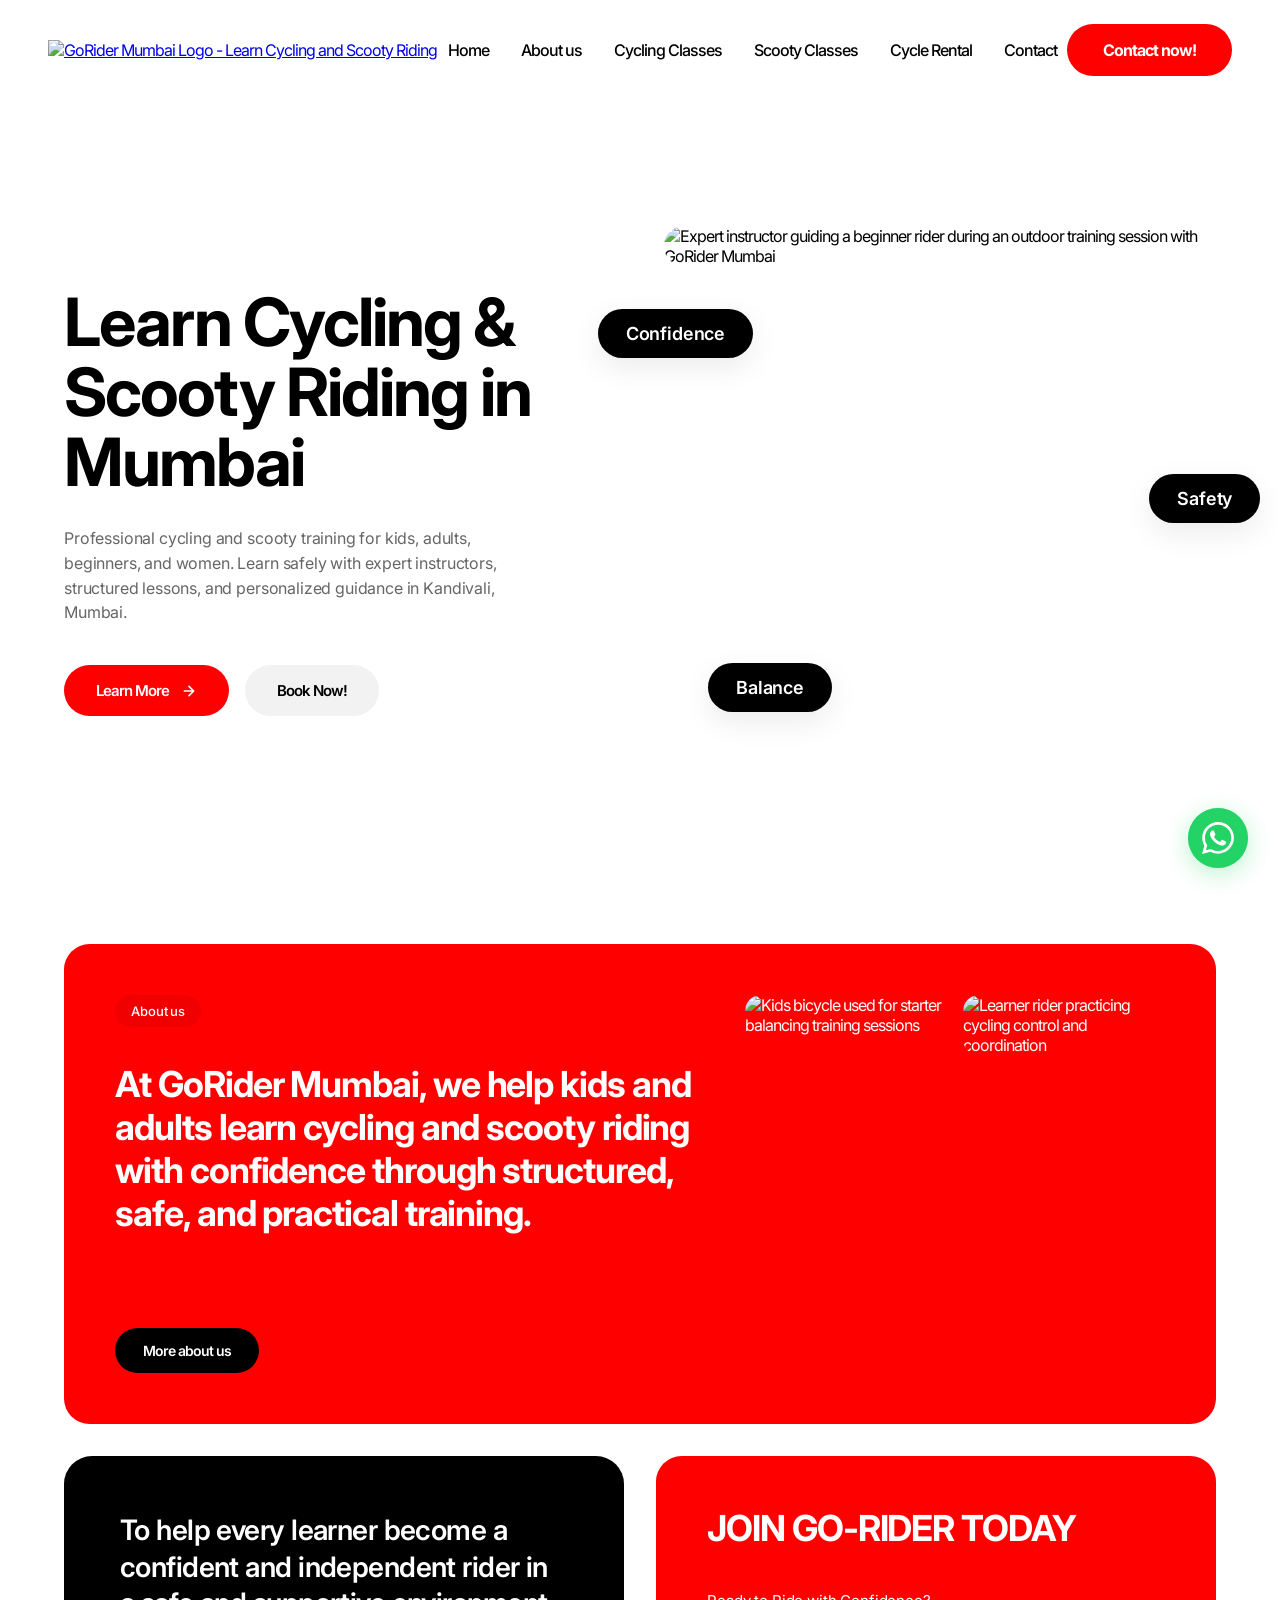
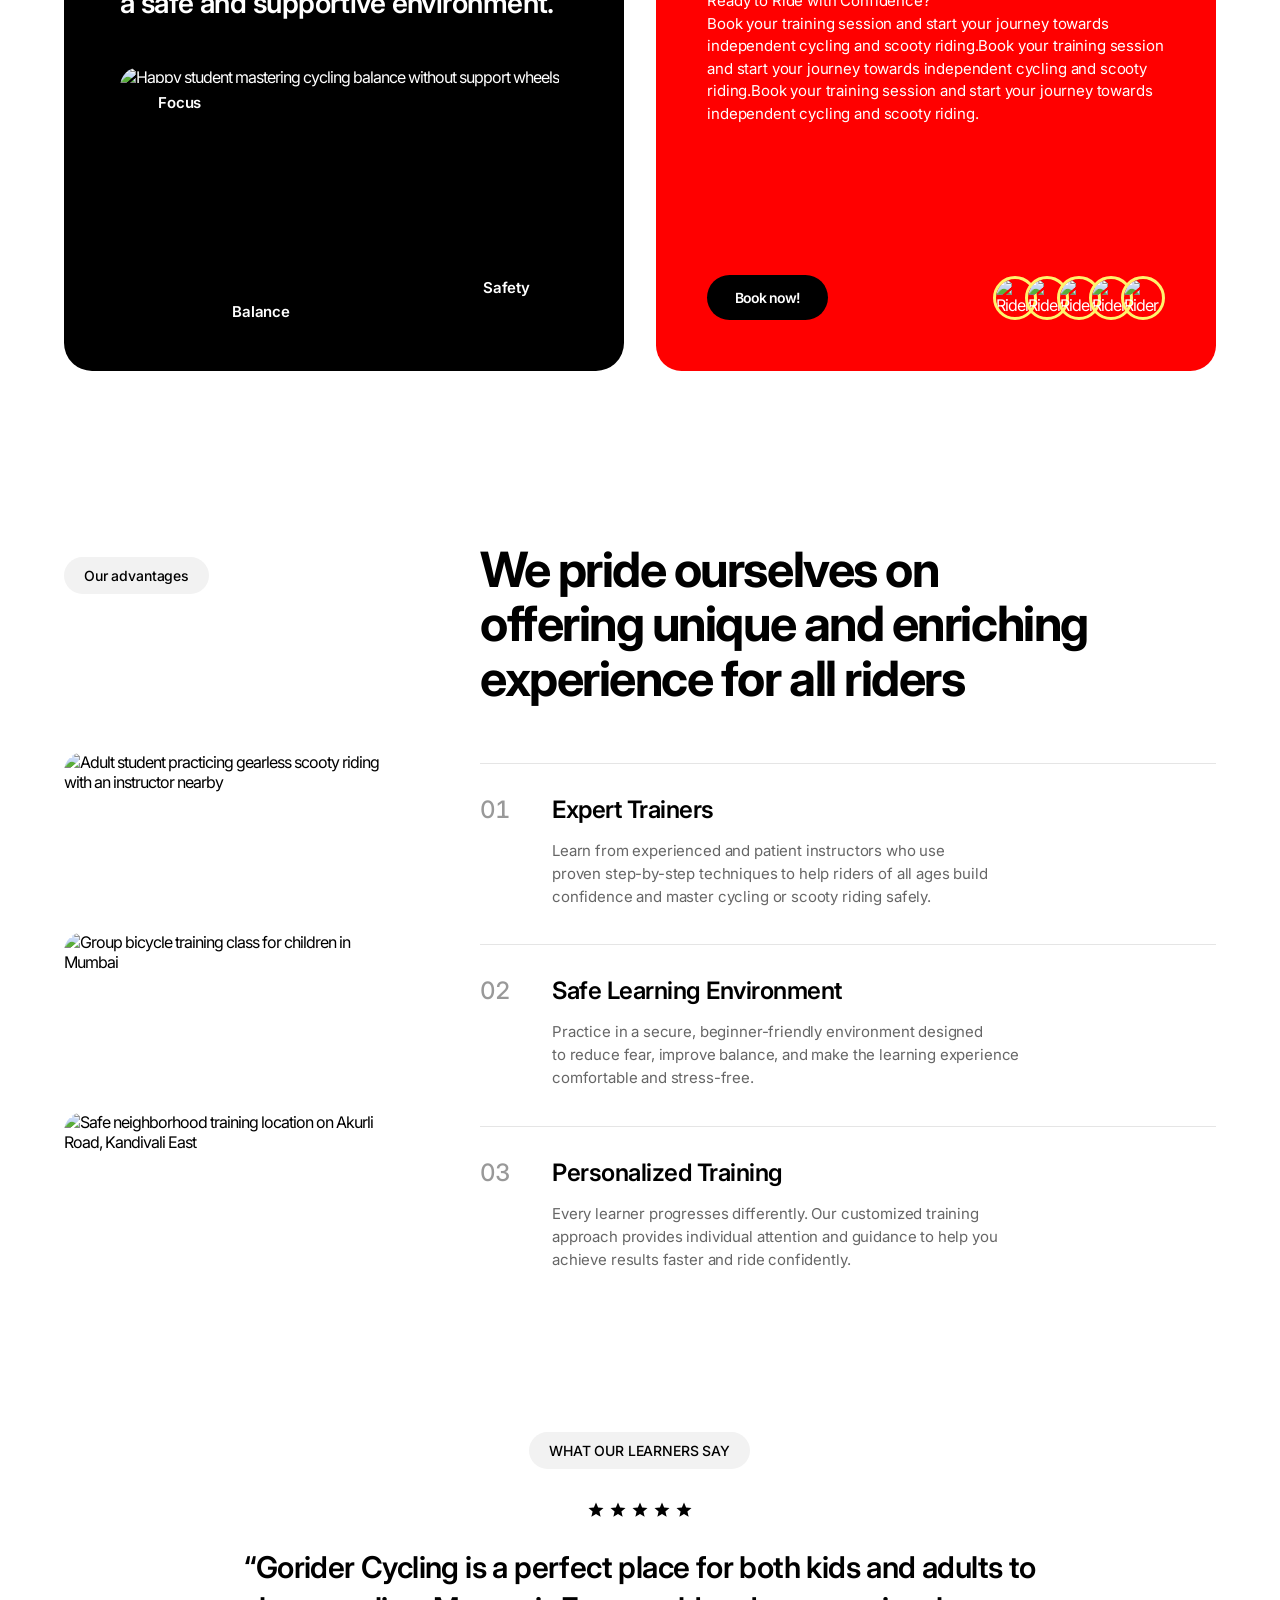
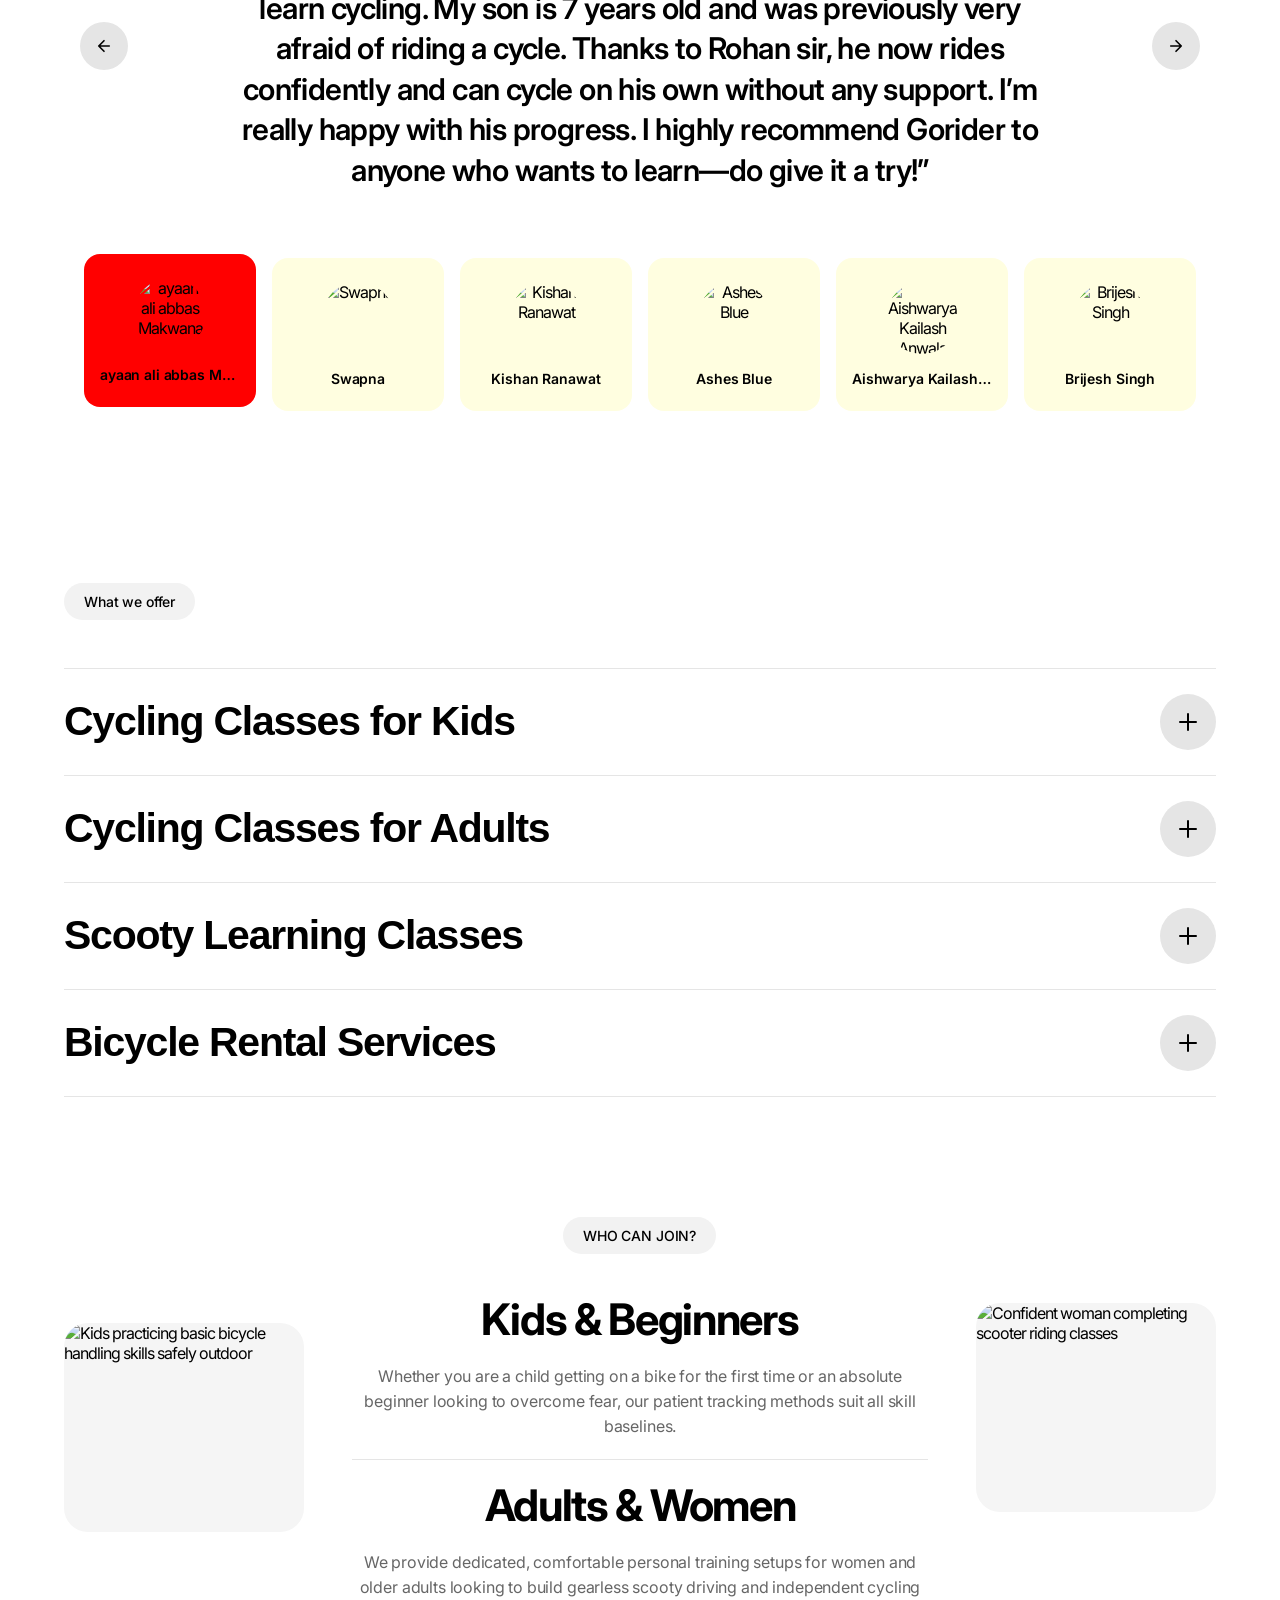
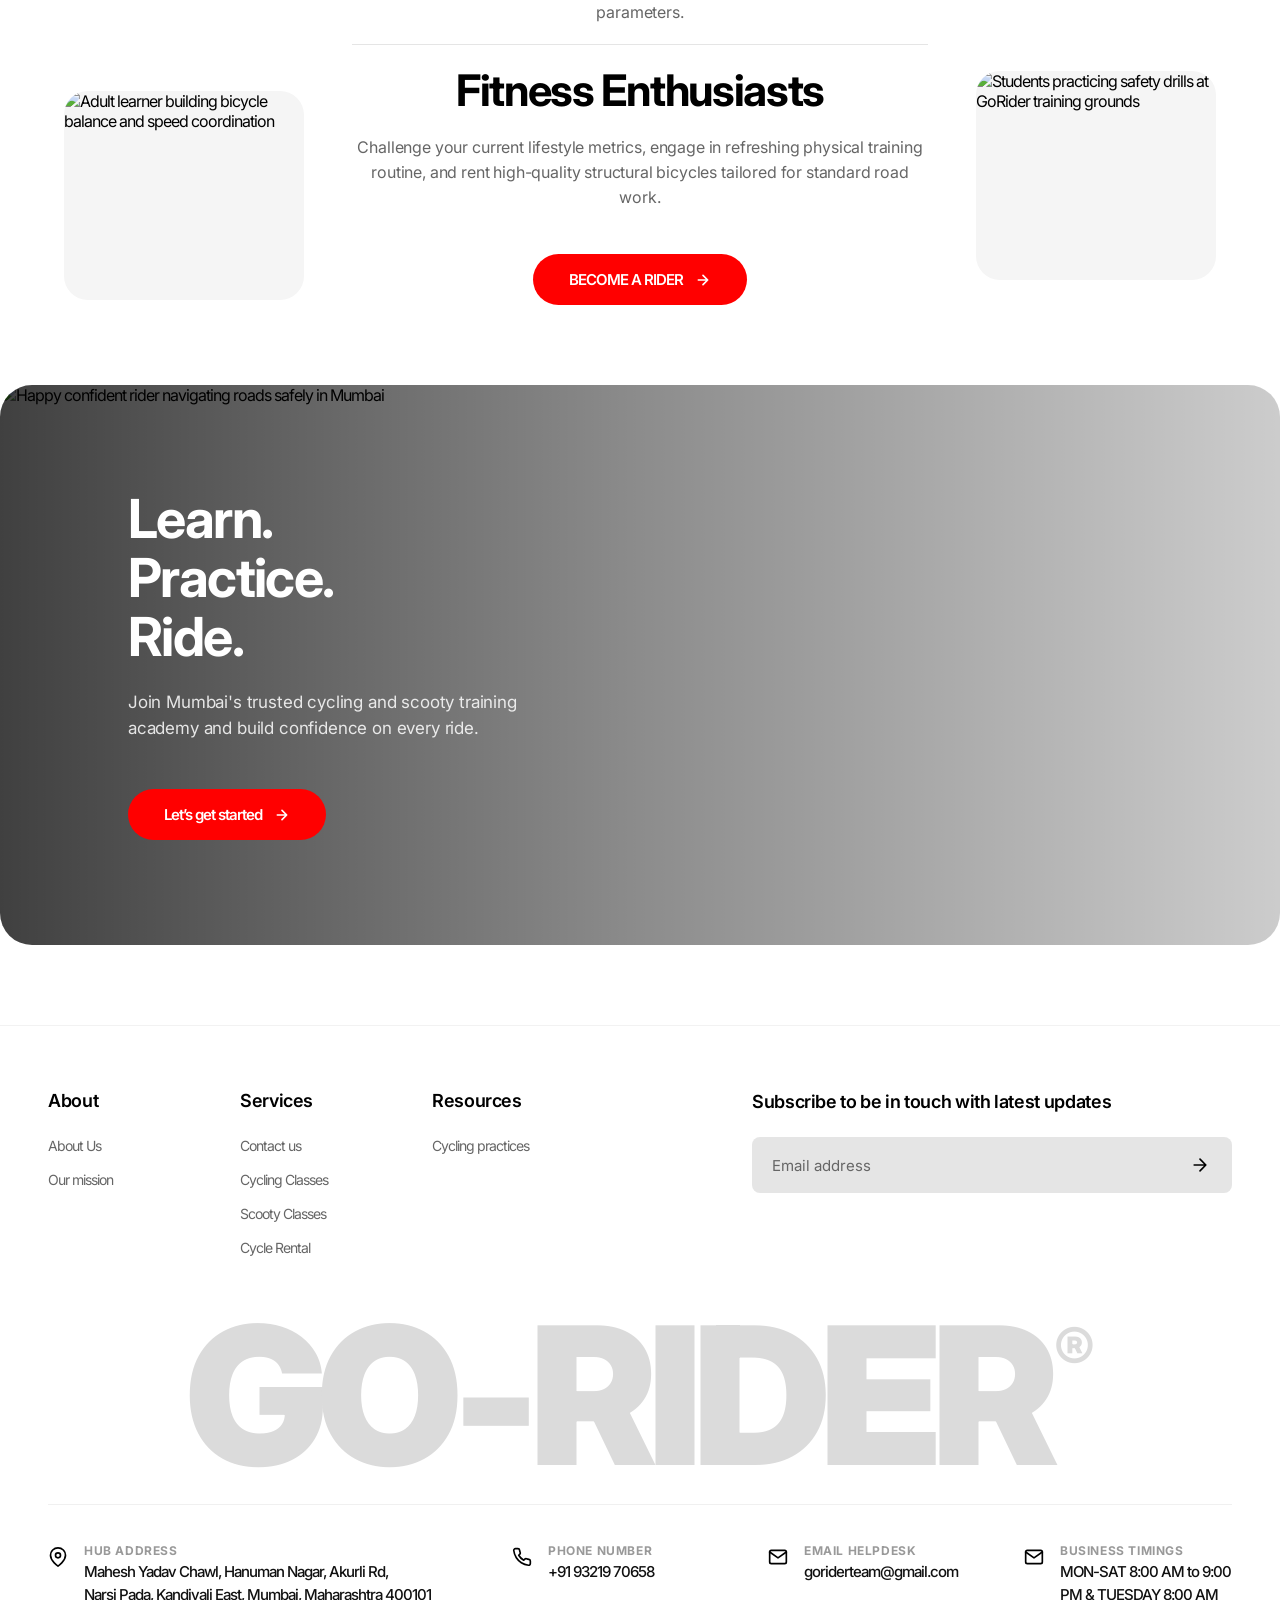
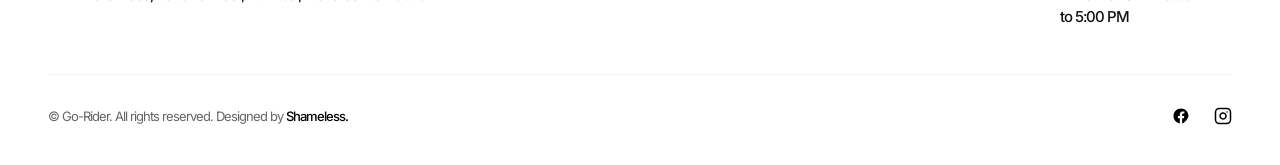
==== Go-rider/index.html @ f7292160 "Add files via upload" ====
<!DOCTYPE html>
<html lang="en">
<head>
    <meta charset="UTF-8">
    <meta name="viewport" content="width=device-width, initial-scale=1.0">
    
    <!-- Optimized Meta Title & Description for Local SEO -->
    <title>GoRider Mumbai — Learn Cycling & Scooty Training for Adults & Kids | Cycling classes near me</title>
    <meta name="description" content="Learn to ride a bicycle or drive a scooty with professional instructors at GoRider Mumbai. Safe, patient training for kids, women, and beginners in Kandivali East. Book a session or rent a cycle today!">
    
    <!-- Open Graph/Social Meta Tags -->
    <meta property="og:title" content="GoRider Mumbai — Cycling & Scooty Driving Classes">
    <meta property="og:description" content="Professional cycling and gearless scooter classes for adults and children in Kandivali East, Mumbai. Cycle rental options available.">
    <meta property="og:type" content="website">

    <link rel="preconnect" href="https://fonts.googleapis.com">
    <link rel="preconnect" href="https://fonts.gstatic.com" crossorigin>
    <link rel="stylesheet" href="https://cdn.jsdelivr.net/npm/locomotive-scroll@3.5.4/dist/locomotive-scroll.css">
    <link href="https://fonts.googleapis.com/css2?family=Inter:wght@400;500;700;800&display=swap" rel="stylesheet">
    
    <link rel="stylesheet" href="css/style.css">
    <link rel="stylesheet" href="css/responsive.css">
    <!-- Modern Browsers & Devices Favicon Code -->
<link rel="icon" href="https://i.postimg.cc/0Q3DzD9N/Whats-App-Image-2026-05-09-at-15-06-15.jpg" sizes="any">
<link rel="icon" href="https://i.postimg.cc/0Q3DzD9N/Whats-App-Image-2026-05-09-at-15-06-15.jpg" type="image/svg+xml">
<link rel="apple-touch-icon" href="https://i.postimg.cc/0Q3DzD9N/Whats-App-Image-2026-05-09-at-15-06-15.jpg">
<link rel="manifest" href="https://i.postimg.cc/0Q3DzD9N/Whats-App-Image-2026-05-09-at-15-06-15.jpg">

    <!-- Schema Markup Placed in Head for Faster Search Engine Parsing -->
    <script type="application/ld+json">
    {
      "@context": "https://schema.org",
      "@type": "SportsActivityLocation",
      "name": "GoRider Mumbai",
      "image": "https://yourwebsite.com/images/gorider-mumbai-banner.jpg", 
      "@id": "https://yourwebsite.com/#gorider",
      "url": "https://yourwebsite.com",
      "telephone": "+91-9321970658",
      "priceRange": "$$",
      "address": {
        "@type": "PostalAddress",
        "streetAddress": "Mahesh yadav chawal Hanuman nagar, Akurli Rd, Narsi Pada, Kandivali East",
        "addressLocality": "Mumbai",
        "addressRegion": "Maharashtra",
        "postalCode": "400101",
        "addressCountry": "IN"
      },
      "geo": {
        "@type": "GeoCoordinates",
        "latitude": "19.2117", 
        "longitude": "72.8714"
      },
      "openingHoursSpecification": {
        "@type": "OpeningHoursSpecification",
        "dayOfWeek": [
          "Monday",
          "Tuesday",
          "Wednesday",
          "Thursday",
          "Friday",
          "Saturday",
          "Sunday"
        ],
        "opens": "06:00",
        "closes": "21:00"
      },
      "sameAs": [
        "https://www.facebook.com/your-profile",
        "https://www.instagram.com/your-profile"
      ],
      "hasOfferCatalog": {
        "@type": "OfferCatalog",
        "name": "GoRider Services",
        "itemListElement": [
          {
            "@type": "Offer",
            "itemOffered": {
              "@type": "Service",
              "name": "Learn Cycling for Adults & Kids | Cycling classes near me",
              "description": "Professional multi-session bicycle training for kids and adults to build balance and riding confidence."
            }
          },
          {
            "@type": "Offer",
            "itemOffered": {
              "@type": "Service",
              "name": "Scooty Driving Classes for Adults",
              "description": "Step-by-step gearless scooter driving lessons tailored for beginners and adults in Mumbai."
            }
          },
          {
            "@type": "Offer",
            "itemOffered": {
              "@type": "Service",
              "name": "Bicycle Rental Service",
              "description": "Affordable daily and weekly bicycle rentals in Kandivali East, Mumbai."
            }
          }
        ]
      }
    }
    </script>
</head>
<body>

    <header class="site-header">
        <div class="header-container">
            <div class="logo">
                <!-- SEO Fix: Changed invalid 'href' attribute on image to a wrapping anchor link -->
                <a href="./index.html">
                    <img src="https://i.postimg.cc/0Q3DzD9N/Whats-App-Image-2026-05-09-at-15-06-15.jpg" alt="GoRider Mumbai Logo - Learn Cycling and Scooty Riding">
                </a>
            </div>

            <nav class="desktop-nav" aria-label="Main Navigation">
                <ul class="nav-links">
                    <li><a href="./index.html">Home</a></li>
                    <li><a href="./about.html">About us</a></li>
                    <li><a href="./cycleclasses.html">Cycling Classes</a></li>
                    <li><a href="./scootyclasses.html">Scooty Classes</a></li>
                    <li><a href="./cyclerental.html">Cycle Rental</a></li>
                    <li><a href="./contact.html">Contact</a></li>
                </ul>
            </nav>

            <div class="header-cta">
                <a href="./contact.html" class="btn-register">Contact now!</a>
            </div>

            <button class="menu-toggle" id="menuOpenBtn" aria-label="Open navigation menu" aria-controls="mobileMenu">
                <span class="hamburger-line"></span>
                <span class="hamburger-line"></span>
                <span class="hamburger-line"></span>
            </button>
        </div>
    </header>

    <div class="mobile-menu-overlay" id="mobileMenu" aria-hidden="true">
        <div class="mobile-menu-header">
            <div class="logo">
                <a href="./index.html">
                    <img src="https://i.postimg.cc/0Q3DzD9N/Whats-App-Image-2026-05-09-at-15-06-15.jpg" alt="GoRider Mumbai Logo">
                </a>
            </div>
            <button class="menu-close" id="menuCloseBtn" aria-label="Close navigation menu">
                <span class="close-icon">&times;</span>
            </button>
        </div>
        
        <nav class="mobile-nav" aria-label="Mobile Main Navigation">
            <ul class="nav-links">
                <li><a href="./index.html">Home</a></li>
                <li><a href="./about.html">About us</a></li>
                <li><a href="./cycleclasses.html">Cycling Classes</a></li>
                <li><a href="./scootyclasses.html">Scooty Classes</a></li>
                <li><a href="./cyclerental.html">Cycle Rental</a></li>
                <li><a href="./contact.html">Contact</a></li>
            </ul>
            <div class="mobile-cta-wrapper">
                <a href="./contact.html" class="btn-register-mobile">Contact now</a>
            </div>
        </nav>
    </div>

    <main class="hero-section">
        <div class="hero-container">
            
            <div class="hero-content-block">
                <!-- H1 Tag rich in core targeted primary keywords -->
                <h1 class="hero-main-title reveal-item">
                    Learn Cycling & Scooty Riding in Mumbai
                </h1>

                <p class="hero-description reveal-item">
                    Professional cycling and scooty training for kids, adults, beginners, and women. Learn safely with expert instructors, structured lessons, and personalized guidance in Kandivali, Mumbai.
                </p>

                <div class="hero-action-row reveal-item">
                    <a href="./about.html" class="btn-primary-yellow" aria-label="Learn more about cycling and scooty courses">
                        <span>Learn More</span>
                        <svg class="btn-arrow" viewBox="0 0 24 24" fill="none" xmlns="http://www.w3.org/2000/svg" aria-hidden="true">
                            <path d="M5 12H19M19 12L12 5M19 12L12 19" stroke="currentColor" stroke-width="2.5" stroke-linecap="round" stroke-linejoin="round"/>
                        </svg>
                    </a>
                    
                    <a href="./contact.html" class="btn-secondary-gray" aria-label="Book a practice training session now">
                        Book Now!
                    </a>
                </div>
            </div>

            <div class="hero-media-wrapper reveal-item">
                <div class="media-inner-container">
                    <img 
                        src="https://i.postimg.cc/rsTd17V5/Gorider-(4).png" 
                        alt="Expert instructor guiding a beginner rider during an outdoor training session with GoRider Mumbai" 
                        class="hero-main-image"
                        loading="lazy"
                        width="600"
                        height="600"
                    >

                    <div class="floating-tag tag-endurance" aria-hidden="true">
                        <span>Confidence</span>
                    </div>

                    <div class="floating-tag tag-community" aria-hidden="true">
                        <span>Safety</span>
                    </div>

                    <div class="floating-tag tag-adventure" aria-hidden="true">
                        <span>Balance</span>
                    </div>
                </div>
            </div>

        </div>
    </main>

    <section class="info-grid-section" id="about-features">
        <div class="info-grid-container">
            
            <article class="grid-card card-accent-yellow reveal-item">
                <div class="card-text-wrapper">
                    <span class="card-badge">About us</span>
                    <h2 class="card-heading-large">
                        At GoRider Mumbai, we help kids and adults learn cycling and scooty riding with confidence through structured, safe, and practical training.
                    </h2>
                    <a href="./about.html" class="btn-dark-pill" aria-label="Learn more about our training methods">More about us</a>
                </div>
                <div class="card-media-split">
                    <div class="split-img-box img-box-left">
                        <img src="https://images.unsplash.com/photo-1485965120184-e220f721d03e?q=80&w=600&auto=format&fit=crop" alt="Kids bicycle used for starter balancing training sessions" loading="lazy">
                    </div>
                    <div class="split-img-box img-box-right">
                        <img src="https://images.unsplash.com/photo-1517649763962-0c623066013b?q=80&w=600&auto=format&fit=crop" alt="Learner rider practicing cycling control and coordination" loading="lazy">
                    </div>
                </div>
            </article>

            <div class="cards-twin-row">
                
                <article class="grid-card card-dark reveal-item">
                    <div class="card-text-wrapper">
                        <h2 class="card-heading-medium text-white">
                            To help every learner become a confident and independent rider in a safe and supportive environment.
                        </h2>
                    </div>
                    <div class="card-media-embedded">
                        <img src="https://i.postimg.cc/JzfJBQZ2/Gemini-Generated-Image-o81l6bo81l6bo81l.png" alt="Happy student mastering cycling balance without support wheels" loading="lazy">
                        
                        <span class="embedded-tag tag-pos-challenge" aria-hidden="true">Focus</span>
                        <span class="embedded-tag tag-pos-unite" aria-hidden="true">Balance</span>
                        <span class="embedded-tag tag-pos-inspire" aria-hidden="true">Safety</span>
                    </div>
                </article>

                <article class="grid-card card-accent-yellow justify-between reveal-item">
                    <div class="card-text-wrapper max-w-text">
                        <h2 class="card-heading-large">
                            JOIN GO-RIDER TODAY
                        </h2>
                        <p class="card-para-dim">
                            Ready to Ride with Confidence? <br>
                            Book your training session and start your journey towards independent cycling and scooty riding.Book your training session and start your journey towards independent cycling and scooty riding.Book your training session and start your journey towards independent cycling and scooty riding.
                        </p>
                    </div>
                    
                    <div class="card-action-footer">
                        <a href="./contact.html" class="btn-dark-pill" aria-label="Secure your training spot and book now">Book now!</a>
                        
                        <div class="avatar-stack-group" aria-hidden="true">
                            <img class="stack-avatar" src="https://images.unsplash.com/photo-1534528741775-53994a69daeb?q=80&w=100&auto=format&fit=crop" alt="Rider Profile Portrait">
                            <img class="stack-avatar" src="https://images.unsplash.com/photo-1507003211169-0a1dd7228f2d?q=80&w=100&auto=format&fit=crop" alt="Rider Profile Portrait">
                            <img class="stack-avatar" src="https://images.unsplash.com/photo-1500648767791-00dcc994a43e?q=80&w=100&auto=format&fit=crop" alt="Rider Profile Portrait">
                            <img class="stack-avatar" src="https://images.unsplash.com/photo-1494790108377-be9c29b29330?q=80&w=100&auto=format&fit=crop" alt="Rider Profile Portrait">
                            <img class="stack-avatar" src="https://images.unsplash.com/photo-1522075469751-3a6694fb2f61?q=80&w=100&auto=format&fit=crop" alt="Rider Profile Portrait">
                        </div>
                    </div>
                </article>

            </div>
        </div>
    </section>

    <section class="advantages-section" id="our-advantages">
        <div class="advantages-container">
            
            <div class="advantages-media-col">
                <span class="advantages-badge reveal-item">Our advantages</span>
                
                <div class="media-stack-wrapper">
                    <div class="stack-img-box reveal-item">
                        <img src="https://i.postimg.cc/JzfJBQZ2/Gemini-Generated-Image-o81l6bo81l6bo81l.png" alt="Adult student practicing gearless scooty riding with an instructor nearby" loading="lazy">
                    </div>
                    <div class="stack-img-box reveal-item">
                        <img src="https://images.unsplash.com/photo-1517649763962-0c623066013b?q=80&w=500&auto=format&fit=crop" alt="Group bicycle training class for children in Mumbai" loading="lazy">
                    </div>
                    <div class="stack-img-box reveal-item">
                        <img src="https://i.postimg.cc/hjKdp5XL/Gemini-Generated-Image-p2c8kp2c8kp2c8kp-(1).png" alt="Safe neighborhood training location on Akurli Road, Kandivali East" loading="lazy">
                    </div>
                </div>
            </div>

            <div class="advantages-content-col">
                <h2 class="advantages-main-title reveal-item">
                    We pride ourselves on <br>offering unique and enriching experience  for all riders
                </h2>

                <div class="advantages-list-block">
                    
                    <div class="advantage-row-item reveal-item">
                        <div class="row-num-meta">01</div>
                        <div class="row-body-content">
                            <h3 class="row-item-title">Expert Trainers</h3>
                            <p class="row-item-desc">
                                Learn from experienced and patient instructors who use <br> proven step-by-step  techniques to help riders of all ages build <br> confidence and master cycling or scooty riding safely.
                            </p>
                        </div>
                    </div>

                    <div class="advantage-row-item reveal-item">
                        <div class="row-num-meta">02</div>
                        <div class="row-body-content">
                            <h3 class="row-item-title">Safe Learning Environment</h3>
                            <p class="row-item-desc">
                                Practice in a secure, beginner-friendly environment designed <br> to reduce fear, improve balance, and make the learning experience <br> comfortable and stress-free.
                            </p>
                        </div>
                    </div>

                    <div class="advantage-row-item reveal-item">
                        <div class="row-num-meta">03</div>
                        <div class="row-body-content">
                            <h3 class="row-item-title">Personalized Training</h3>
                            <p class="row-item-desc">
                                Every learner progresses differently. Our customized training <br> approach provides individual attention and guidance to help you <br> achieve results faster and ride confidently.
                            </p>
                        </div>
                    </div>

                </div>
            </div>

        </div>
    </section>

    <section class="testimonials-section" id="reviews">
        <div class="testimonials-container">
            
            <div class="testimonials-header reveal-item">
                <span class="testimonials-badge">WHAT OUR LEARNERS SAY</span>
            </div>

            <div class="testimonial-slider-stage">
                
                <button class="slider-nav-btn btn-prev reveal-item" id="testimonial-prev-btn" aria-label="Previous testimonial">
                    <svg viewBox="0 0 24 24" fill="none" xmlns="http://www.w3.org/2000/svg" aria-hidden="true">
                        <path d="M19 12H5M5 12L12 19M5 12L12 5" stroke="currentColor" stroke-width="2.2" stroke-linecap="round" stroke-linejoin="round"/>
                    </svg>
                </button>

                <div class="testimonial-content-card reveal-item">
                    <div class="star-rating-row" aria-label="Rated 5 out of 5 stars">
                        <svg viewBox="0 0 24 24" fill="currentColor"><path d="M12 17.27L18.18 21l-1.64-7.03L22 9.24l-7.19-.61L12 2 9.19 8.63 2 9.24l5.46 4.73L5.82 21z"/></svg>
                        <svg viewBox="0 0 24 24" fill="currentColor"><path d="M12 17.27L18.18 21l-1.64-7.03L22 9.24l-7.19-.61L12 2 9.19 8.63 2 9.24l5.46 4.73L5.82 21z"/></svg>
                        <svg viewBox="0 0 24 24" fill="currentColor"><path d="M12 17.27L18.18 21l-1.64-7.03L22 9.24l-7.19-.61L12 2 9.19 8.63 2 9.24l5.46 4.73L5.82 21z"/></svg>
                        <svg viewBox="0 0 24 24" fill="currentColor"><path d="M12 17.27L18.18 21l-1.64-7.03L22 9.24l-7.19-.61L12 2 9.19 8.63 2 9.24l5.46 4.73L5.82 21z"/></svg>
                        <svg viewBox="0 0 24 24" fill="currentColor"><path d="M12 17.27L18.18 21l-1.64-7.03L22 9.24l-7.19-.61L12 2 9.19 8.63 2 9.24l5.46 4.73L5.82 21z"/></svg>
                    </div>
                    
                    <blockquote class="testimonial-blockquote" id="active-testimonial-text">
                        &ldquo;Gorider Cycling is a perfect place for both kids and adults to learn cycling. My son is 7 years old and was previously very afraid of riding a cycle. Thanks to Rohan sir, he now rides confidently and can cycle on his own without any support. I’m really happy with his progress. I highly recommend Gorider to anyone who wants to learn—do give it a try!&rdquo;
                    </blockquote>
                </div>

                <button class="slider-nav-btn btn-next reveal-item" id="testimonial-next-btn" aria-label="Next testimonial">
                    <svg viewBox="0 0 24 24" fill="none" xmlns="http://www.w3.org/2000/svg" aria-hidden="true">
                        <path d="M5 12H19M19 12L12 5M19 12L12 19" stroke="currentColor" stroke-width="2.2" stroke-linecap="round" stroke-linejoin="round"/>
                    </svg>
                </button>
            </div>

            <div class="author-cards-carousel-wrapper reveal-item">
                <div class="author-cards-track" id="testimonial-authors-track"></div>
            </div>

        </div>
    </section>

    <section class="offer-accordion-section" id="what-we-offer">
        <div class="offer-accordion-container">
            
            <div class="offer-header reveal-item">
                <span class="offer-badge">What we offer</span>
            </div>

            <div class="accordion-list-group">

                <div class="accordion-item reveal-item">
                    <button class="accordion-trigger" aria-expanded="false" aria-controls="offer-panel-1">
                        <h2 class="accordion-title">Cycling Classes for Kids</h2>
                        <div class="accordion-icon-circle" aria-hidden="true">
                            <span class="icon-line line-horizontal"></span>
                            <span class="icon-line line-vertical"></span>
                        </div>
                    </button>
                    <div class="accordion-panel" id="offer-panel-1" role="region" aria-hidden="true">
                        <div class="panel-content-inner">
                            <p>Our fun and beginner-friendly cycling classes help children develop balance, coordination, and confidence in a safe environment. With patient instructors and structured training methods, kids learn to ride independently while enjoying every step of the journey.</p>
                        </div>
                    </div>
                </div>

                <div class="accordion-item reveal-item">
                    <button class="accordion-trigger" aria-expanded="false" aria-controls="offer-panel-2">
                        <h2 class="accordion-title">Cycling Classes for Adults</h2>
                        <div class="accordion-icon-circle" aria-hidden="true">
                            <span class="icon-line line-horizontal"></span>
                            <span class="icon-line line-vertical"></span>
                        </div>
                    </button>
                    <div class="accordion-panel" id="offer-panel-2" role="region" aria-hidden="true">
                        <div class="panel-content-inner">
                            <p>It's never too late to learn cycling. Whether you're a complete beginner or looking to overcome your fear of riding, our adult training program provides personalized guidance and practical techniques to help you ride confidently and safely.</p>
                        </div>
                    </div>
                </div>

                <div class="accordion-item reveal-item">
                    <button class="accordion-trigger" aria-expanded="false" aria-controls="offer-panel-3">
                        <h2 class="accordion-title">Scooty Learning Classes</h2>
                        <div class="accordion-icon-circle" aria-hidden="true">
                            <span class="icon-line line-horizontal"></span>
                            <span class="icon-line line-vertical"></span>
                        </div>
                    </button>
                    <div class="accordion-panel" id="offer-panel-3" role="region" aria-hidden="true">
                        <div class="panel-content-inner">
                            <p>Learn scooty riding with professional instructors who focus on balance, road awareness, traffic rules, and safe riding practices. Our step-by-step training approach helps beginners gain confidence and become independent riders.</p>
                        </div>
                    </div>
                </div>

                <div class="accordion-item reveal-item">
                    <button class="accordion-trigger" aria-expanded="false" aria-controls="offer-panel-4">
                        <h2 class="accordion-title">Bicycle Rental Services</h2>
                        <div class="accordion-icon-circle" aria-hidden="true">
                            <span class="icon-line line-horizontal"></span>
                            <span class="icon-line line-vertical"></span>
                        </div>
                    </button>
                    <div class="accordion-panel" id="offer-panel-4" role="region" aria-hidden="true">
                        <div class="panel-content-inner">
                            <p>Need a bicycle for practice, fitness rides, or recreational cycling? We offer well-maintained bicycles suitable for learners and experienced riders, allowing you to enjoy a smooth and comfortable riding experience.</p>
                        </div>
                    </div>
                </div>

            </div>

        </div>
    </section>

    <section class="audience-section" id="for-who">
        <div class="audience-container">
            
            <div class="audience-header reveal-item">
                <span class="audience-badge">WHO CAN JOIN?</span>
            </div>

            <div class="audience-grid-layout">
                
                <div class="side-media-col col-left">
                    <div class="audience-img-box reveal-item">
                        <img src="https://images.pexels.com/photos/8017591/pexels-photo-8017591.jpeg" alt="Kids practicing basic bicycle handling skills safely outdoor" loading="lazy">
                    </div>
                    <div class="audience-img-box reveal-item">
                        <img src="https://images.pexels.com/photos/4971077/pexels-photo-4971077.jpeg" alt="Adult learner building bicycle balance and speed coordination" loading="lazy">
                    </div>
                </div>

                <div class="audience-center-content">
                    
                    <div class="audience-text-row reveal-item">
                        <h2 class="audience-row-title">Kids & Beginners</h2>
                        <p class="audience-row-desc">
                            Whether you are a child getting on a bike for the first time or an absolute beginner looking to overcome fear, our patient tracking methods suit all skill baselines.
                        </p>
                    </div>

                    <div class="audience-text-row reveal-item">
                        <h2 class="audience-row-title">Adults & Women</h2>
                        <p class="audience-row-desc">
                            We provide dedicated, comfortable personal training setups for women and older adults looking to build gearless scooty driving and independent cycling parameters.
                        </p>
                    </div>

                    <div class="audience-text-row reveal-item">
                        <h2 class="audience-row-title">Fitness Enthusiasts</h2>
                        <p class="audience-row-desc">
                            Challenge your current lifestyle metrics, engage in refreshing physical training routine, and rent high-quality structural bicycles tailored for standard road work.
                        </p>
                    </div>

                    <div class="audience-action-row reveal-item">
                        <a href="./contact.html" class="btn-yellow-pill" aria-label="Become a rider and register today">
                            <span>BECOME A RIDER</span>
                            <svg class="btn-arrow-svg" viewBox="0 0 24 24" fill="none" xmlns="http://www.w3.org/2000/svg" aria-hidden="true">
                                <path d="M5 12H19M19 12L12 5M19 12L12 19" stroke="currentColor" stroke-width="2.5" stroke-linecap="round" stroke-linejoin="round"/>
                            </svg>
                        </a>
                    </div>

                </div>

                <div class="side-media-col col-right">
                    <div class="audience-img-box reveal-item">
                        <img src="https://images.pexels.com/photos/7982172/pexels-photo-7982172.jpeg" alt="Confident woman completing scooter riding classes" loading="lazy">
                    </div>
                    <div class="audience-img-box reveal-item">
                        <img src="https://images.unsplash.com/photo-1517649763962-0c623066013b?q=80&w=500&auto=format&fit=crop" alt="Students practicing safety drills at GoRider training grounds" loading="lazy">
                    </div>
                </div>

            </div>

        </div>
    </section>

    <section class="final-cta-section" id="join-adventure">
        <div class="final-cta-container">
            
            <div class="cta-backdrop-layer">
                <img src="https://images.pexels.com/photos/12446532/pexels-photo-12446532.png" alt="Happy confident rider navigating roads safely in Mumbai" loading="lazy">
                <div class="cta-overlay-tint" aria-hidden="true"></div>
            </div>

            <div class="cta-foreground-content">
                
                <h2 class="cta-main-title reveal-item">
                    Learn. <br>Practice. <br>Ride.
                </h2>
                
                <p class="cta-description reveal-item">
                    Join Mumbai's trusted cycling and scooty training academy and build confidence on every ride.
                </p>
                
                <div class="cta-action-row reveal-item">
                    <a href="./contact.html" class="btn-yellow-arrow" aria-label="Get started with your personalized lesson registration">
                        <span>Let’s get started</span>
                        <svg class="cta-arrow-svg" viewBox="0 0 24 24" fill="none" xmlns="http://www.w3.org/2000/svg" aria-hidden="true">
                            <path d="M5 12H19M19 12L12 5M19 12L12 19" stroke="currentColor" stroke-width="2.5" stroke-linecap="round" stroke-linejoin="round"/>
                        </svg>
                    </a>
                </div>

            </div>

        </div>
    </section>

    <div style="flex: 1;"></div>

    <footer class="site-footer">
    <div class="footer-container">
        
        <div class="footer-top">
            <div class="footer-links-grid">
                <nav class="footer-column" aria-label="About Navigation">
                    <h3 class="column-title">About</h3>
                    <ul class="column-list">
                        <li><a href="./about.html" class="column-link">About Us</a></li>
                        <li><a href="./about.html#mission" class="column-link">Our mission</a></li>
                    </ul>
                </nav>

                <nav class="footer-column" aria-label="Schedule Navigation">
                    <h3 class="column-title">Services</h3>
                    <ul class="column-list">
                        <li><a href="./contact.html" class="column-link">Contact us</a></li>
                        <li><a href="./cycleclasses.html" class="column-link">Cycling Classes</a></li>
                        <li><a href="./scootyclasses.html" class="column-link">Scooty Classes</a></li>
                        <li><a href="./cyclerental.html" class="column-link">Cycle Rental</a></li>
                    </ul>
                </nav>

                <nav class="footer-column" aria-label="Resources Navigation">
                    <h3 class="column-title">Resources</h3>
                    <ul class="column-list">
                        <li><a href="./cycleclasses.html#practices" class="column-link">Cycling practices</a></li>
                    </ul>
                </nav>
            </div>

            <div class="footer-newsletter">
                <h3 class="newsletter-title">Subscribe to be in touch with latest updates</h3>
                <form id="newsletter-form" class="newsletter-form" action="#" method="POST" aria-label="Email subscription form">
                    <label for="email-address" class="sr-only">Email address</label>
                    <input 
                        type="email" 
                        id="email-address" 
                        name="email" 
                        class="newsletter-input" 
                        placeholder="Email address" 
                        required 
                        aria-required="true"
                        autocomplete="email"
                    >
                    <button type="submit" class="newsletter-submit-btn" aria-label="Submit email address">
                        <svg class="submit-arrow-icon" viewBox="0 0 24 24" fill="none" xmlns="http://www.w3.org/2000/svg">
                            <path d="M5 12H19M19 12L12 5M19 12L12 19" stroke="currentColor" stroke-width="2" stroke-linecap="round" stroke-linejoin="round"/>
                        </svg>
                    </button>
                </form>
                <div id="form-feedback" class="form-feedback-message" aria-live="polite"></div>
            </div>
        </div>

        <div class="footer-branding" aria-hidden="true">
            <span class="branding-text">GO-RIDER</span>
            <span class="branding-reg-symbol">®</span>
        </div>

        <div class="footer-contact-details-bar">
            <div class="contact-details-grid">
                
                <div class="contact-meta-node">
                    <div class="node-icon-frame" aria-hidden="true">
                        <svg viewBox="0 0 24 24" fill="none" stroke="currentColor" stroke-width="2" stroke-linecap="round" stroke-linejoin="round"><path d="M21 10c0 7-9 13-9 13s-9-6-9-13a9 9 0 0 1 18 0z"></path><circle cx="12" cy="10" r="3"></circle></svg>
                    </div>
                    <div class="node-text-frame">
                        <span class="meta-label-lbl">Hub Address</span>
                        <address class="meta-value-text">
                            Mahesh Yadav Chawl, Hanuman Nagar, Akurli Rd,<br> Narsi Pada, Kandivali East, Mumbai, Maharashtra 400101
                        </address>
                    </div>
                </div>

                <div class="contact-meta-node">
                    <div class="node-icon-frame" aria-hidden="true">
                        <svg viewBox="0 0 24 24" fill="none" stroke="currentColor" stroke-width="2" stroke-linecap="round" stroke-linejoin="round"><path d="M22 16.92v3a2 2 0 0 1-2.18 2 19.79 19.79 0 0 1-8.63-3.07 19.5 19.5 0 0 1-6-6 19.79 19.79 0 0 1-3.07-8.67A2 2 0 0 1 4.11 2h3a2 2 0 0 1 2 1.72 12.84 12.84 0 0 0 .7 2.81 2 2 0 0 1-.45 2.11L8.09 9.91a16 16 0 0 0 6 6l1.27-1.27a2 2 0 0 1 2.11-.45 12.84 12.84 0 0 0 2.81.7A2 2 0 0 1 22 16.92z"></path></svg>
                    </div>
                    <div class="node-text-frame">
                        <span class="meta-label-lbl">Phone Number</span>
                        <a href="tel:+919152854364" class="meta-value-text value-link">+91 93219 70658</a>
                    </div>
                </div>

                <div class="contact-meta-node">
                    <div class="node-icon-frame" aria-hidden="true">
                        <svg viewBox="0 0 24 24" fill="none" stroke="currentColor" stroke-width="2" stroke-linecap="round" stroke-linejoin="round"><path d="M4 4h16c1.1 0 2 .9 2 2v12c0 1.1-.9 2-2 2H4c-1.1 0-2-.9-2-2V6c0-1.1.9-2 2-2z"></path><polyline points="22,6 12,13 2,6"></polyline></svg>
                    </div>
                    <div class="node-text-frame">
                        <span class="meta-label-lbl">Email Helpdesk</span>
                        <a href="mailto:goriderteam@gmail.com" class="meta-value-text value-link">goriderteam@gmail.com</a>
                    </div>
                </div>
                <div class="contact-meta-node">
                    <div class="node-icon-frame" aria-hidden="true">
                        <svg viewBox="0 0 24 24" fill="none" stroke="currentColor" stroke-width="2" stroke-linecap="round" stroke-linejoin="round"><path d="M4 4h16c1.1 0 2 .9 2 2v12c0 1.1-.9 2-2 2H4c-1.1 0-2-.9-2-2V6c0-1.1.9-2 2-2z"></path><polyline points="22,6 12,13 2,6"></polyline></svg>
                    </div>
                    <div class="node-text-frame">
                        <span class="meta-label-lbl">Business Timings</span>
                        <a href="#" class="meta-value-text value-link">MON-SAT 8:00 AM to 9:00 PM & TUESDAY 8:00 AM to 5:00 PM</a>
                    </div>
                </div>

            </div>
        </div>

        <div class="footer-bottom">
            <p class="footer-copyright">
                &copy; Go-Rider. All rights reserved. Designed by <a href="https://shamelessmarketingagency.vercel.app/?utm_source=ig&utm_medium=social&utm_content=link_in_bio&fbclid=PAb21jcASfd4VleHRuA2FlbQIxMQBzcnRjBmFwcF9pZA81NjcwNjczNDMzNTI0MjcAAaf6N447woURpTljIllrb2N6pKYNfVlzsqAXslYlpQDwWeTZP47Q0Yt4TbIsJw_aem__pa-GHfSgNA2MFiIsXdajw" target="_blank" rel="noopener font-semibold">Shameless.</a>
            </p>
            
            <div class="footer-socials">
                <a href="https://www.facebook.com/share/r/1Ca2diToTt/" target="_blank" rel="noopener" class="social-icon-link" aria-label="Follow GoRider Mumbai on Facebook">
                    <svg viewBox="0 0 24 24" fill="currentColor">
                        <path d="M22 12c0-5.523-4.477-10-10-10S2 6.477 2 12c0 4.991 3.657 9.128 8.438 9.878v-6.987h-2.54V12h2.54V9.797c0-2.506 1.492-3.89 3.777-3.89 1.094 0 2.238.195 2.238.195v2.46h-1.26c-1.243 0-1.63.771-1.63 1.562V12h2.773l-.443 2.89h-2.33v6.988C18.343 21.128 22 12.991 22 12z"/>
                    </svg>
                </a>
                <a href="https://www.instagram.com/gorider.club?igsh=MXU2d2c2anQ4ZDF4cQ==" target="_blank" rel="noopener" class="social-icon-link" aria-label="Follow GoRider Mumbai on Instagram">
                    <svg viewBox="0 0 24 24" fill="none" stroke="currentColor" stroke-width="2" stroke-linecap="round" stroke-linejoin="round">
                        <rect x="2" y="2" width="20" height="20" rx="5" ry="5"></rect>
                        <path d="M16 11.37A4 4 0 1 1 12.63 8 4 4 0 0 1 16 11.37z"></path>
                        <line x1="17.5" y1="6.5" x2="17.51" y2="6.5"></line>
                    </svg>
                </a>
            </div>
        </div>

    </div>
</footer>

<!-- Fixed Floating WhatsApp Contact Trigger -->
<a href="https://wa.me/919321970658?text=Hello%20Go-Rider%20Team!%20I%20have%20an%20inquiry%20regarding%20your%20cycling%20services." 
   target="_blank" 
   rel="noopener noreferrer" 
   class="whatsapp-float-btn" 
   aria-label="Contact Go-Rider team instantly on WhatsApp">
    
    <!-- Micro pulsing ring accent -->
    <div class="whatsapp-pulse-ring" aria-hidden="true"></div>
    
    <!-- Pure SVG WhatsApp Icon Graphic Layer -->
    <svg viewBox="0 0 24 24" fill="currentColor" xmlns="http://www.w3.org/2000/svg" class="whatsapp-icon-svg">
        <path d="M17.472 14.382c-.297-.149-1.758-.867-2.03-.967-.273-.099-.471-.148-.67.15-.197.297-.767.966-.94 1.164-.173.199-.347.223-.644.075-.297-.15-1.255-.463-2.39-1.475-.883-.788-1.48-1.761-1.653-2.059-.173-.297-.018-.458.13-.606.134-.133.298-.347.446-.52.149-.174.198-.298.298-.497.1-.198.05-.371-.025-.52-.075-.149-.669-1.612-.916-2.207-.242-.579-.487-.5-.669-.51-.173-.008-.371-.01-.57-.01-.198 0-.52.074-.792.372-.272.297-1.04 1.016-1.04 2.479 0 1.462 1.065 2.875 1.213 3.074.149.198 2.096 3.2 5.077 4.487.709.306 1.262.489 1.694.625.712.227 1.36.195 1.871.118.571-.085 1.758-.719 2.006-1.413.248-.694.248-1.289.173-1.413-.074-.124-.272-.198-.57-.347m-5.421 7.403h-.004a9.87 9.87 0 01-5.031-1.378l-.361-.214-3.741.982.998-3.648-.235-.374a9.86 9.86 0 01-1.51-5.26c.001-5.45 4.436-9.884 9.888-9.884 2.64 0 5.122 1.03 6.988 2.898a9.825 9.825 0 012.893 6.994c-.003 5.45-4.437 9.884-9.885 9.884m8.413-18.297A11.815 11.815 0 0012.05 0C5.495 0 .16 5.335.157 11.892c0 2.096.547 4.142 1.588 5.945L0 24l6.335-1.662c1.746.953 3.71 1.454 5.709 1.455h.005c6.554 0 11.89-5.335 11.893-11.893a11.821 11.821 0 00-3.48-8.413z"/>
    </svg>
</a>

    <script src="js/script.js"></script>
    <script src="https://cdn.jsdelivr.net/npm/locomotive-scroll@3.5.4/dist/locomotive-scroll.js"></script>
    <script src="https://cdnjs.cloudflare.com/ajax/libs/gsap/3.12.2/ScrollTrigger.min.js"></script>
    <script src="https://cdnjs.cloudflare.com/ajax/libs/gsap/3.12.2/gsap.min.js"></script>
</body>
</html>
---- Go-rider/css/style.css ----
/* ==========================================================================
   Base Elements & Reset Configuration
   ========================================================================== */
* {
    margin: 0;
    padding: 0;
    box-sizing: border-box;
    -webkit-font-smoothing: antialiased;
    -moz-osx-font-smoothing: grayscale;
}

:root {
    --color-bg: #ffffff;
    --color-text: #000000;
    --color-text-white: #ffffff;
    --color-accent: #ff0000; /* Red color */
    --font-primary: 'Inter', -apple-system, BlinkMacSystemFont, "Segoe UI", Roboto, sans-serif;
    --transition-speed: 0.25s;
}

html {
    font-family: var(--font-primary);
    background-color: var(--color-bg);
    color: var(--color-text);
    scroll-behavior: smooth;
    letter-spacing: -1px;
}

/* ==========================================================================
   Header Component Core Layout
   ========================================================================== */
.site-header {
    width: 100%;
    background-color: var(--color-bg);
    position: relative;
    z-index: 100;
    padding: 24px 0; /* Creates spatial alignment layout padding */
}

.header-container {
    max-width: 1440px;
    margin: 0 auto;
    padding: 0 48px;
    display: flex;
    align-items: center;
    justify-content: space-between;
}

/* ==========================================================================
   Typography & Component Styling
   ========================================================================== */

.logo img{
    height: 80px;
    width: 100%;
}
.desktop-nav {
    display: flex;
    align-items: center;
}

.nav-links {
    display: flex;
    align-items: center;
    list-style: none;
    gap: 32px; /* Uniform spacing from image reference */
}

.nav-links a {
    font-size: 16px;
    font-weight: 500;
    color: var(--color-text);
    text-decoration: none;
    transition: opacity var(--transition-speed) ease;
}

.nav-links a:hover {
    opacity: 0.7;
}

/* Dropdown styling element */
.dropdown {
    position: relative;
}

.dropdown-toggle {
    display: flex;
    align-items: center;
    gap: 6px;
}

.chevron-down {
    display: inline-block;
    width: 8px;
    height: 8px;
    border-right: 2px solid var(--color-text);
    border-bottom: 2px solid var(--color-text);
    transform: rotate(45deg);
    margin-bottom: 4px;
    transition: transform var(--transition-speed) ease;
}

.dropdown:hover .chevron-down {
    transform: rotate(-135deg);
    margin-bottom: -2px;
}

.dropdown-menu {
    position: absolute;
    top: 100%;
    left: 50%;
    transform: translateX(-50%) translateY(10px);
    background-color: var(--color-bg);
    box-shadow: 0 8px 24px rgba(0, 0, 0, 0.08);
    border-radius: 8px;
    list-style: none;
    padding: 12px 0;
    min-width: 160px;
    opacity: 0;
    visibility: hidden;
    transition: all var(--transition-speed) ease;
}

.dropdown:hover .dropdown-menu {
    opacity: 1;
    visibility: visible;
    transform: translateX(-50%) translateY(0);
}

.dropdown-menu a {
    display: block;
    padding: 8px 20px;
    font-size: 15px;
}

/* Premium Rounded Action Button Setup */
.btn-register {
    display: inline-block;
    background-color: var(--color-accent);
    color: var(--color-text-white);
    text-decoration: none;
    font-size: 16px;
    font-weight: 700;
    padding: 16px 36px;
    border-radius: 100px; /* Forces exact capsule layout */
    transition: transform 0.2s cubic-bezier(0.16, 1, 0.3, 1), background-color var(--transition-speed) ease;
}

.btn-register:hover {
    transform: scale(1.02);
    background-color: #e40000;
}

/* ==========================================================================
   Mobile Elements Setup (Hidden on Large Screen Configurations)
   ========================================================================== */
.menu-toggle {
    display: none;
    background: none;
    border: none;
    cursor: pointer;
    flex-direction: column;
    justify-content: space-between;
    width: 24px;
    height: 16px;
    padding: 0;
}

.hamburger-line {
    width: 100%;
    height: 2px;
    background-color: var(--color-text);
    transition: all var(--transition-speed) ease;
}

.mobile-menu-overlay {
    display: none;
}

/* --- Global Styles & Layout Reset --- */
* {
    box-sizing: border-box;
    margin: 0;
    padding: 0;
}

body {
    font-family: 'Inter', -apple-system, BlinkMacSystemFont, "Segoe UI", Roboto, sans-serif;
    background-color: #ffffff;
    color: #111111;
    min-height: 100vh;
    display: flex;
    flex-direction: column;
    -webkit-font-smoothing: antialiased;
}

/* --- Screen Reader Utilities (SEO & Accessibility) --- */
.sr-only {
    position: absolute;
    width: 1px;
    height: 1px;
    padding: 0;
    margin: -1px;
    overflow: hidden;
    clip: rect(0, 0, 0, 0);
    white-space: nowrap;
    border: 0;
}

/* --- Footer Core Styling --- */
.site-footer {
    width: 100%;
    background-color: #ffffff;
    border-top: 1px solid #f2f2f2;
    padding-top: 64px;
    padding-bottom: 40px;
    overflow: hidden;
}

.footer-container {
    max-width: 1440px;
    margin: 0 auto;
    padding: 0 48px;
}

/* Top Segment: Row layout split between columns and subscribe */
.footer-top {
    display: flex;
    justify-content: space-between;
    align-items: flex-start;
    gap: 40px;
}

/* Grid Layout for the Three columns */
.footer-links-grid {
    display: grid;
    grid-template-columns: repeat(3, 160px);
    gap: 32px;
}

.footer-column {
    display: flex;
    flex-direction: column;
}

.column-title {
    font-size: 18px;
    font-weight: 600;
    color: #000000;
    margin-bottom: 24px;
    letter-spacing: -0.02em;
}

.column-list {
    list-style: none;
}

.column-list li {
    margin-bottom: 14px;
}

.column-link {
    font-size: 14px;
    font-weight: 400;
    color: #666666;
    text-decoration: none;
    transition: color 0.15s ease-in-out;
}

.column-link:hover {
    color: #000000;
}

/* Newsletter Input Section Styling */
.footer-newsletter {
    max-width: 480px;
    width: 100%;
}

.newsletter-title {
    font-size: 18px;
    font-weight: 600;
    color: #000000;
    margin-bottom: 24px;
    letter-spacing: -0.02em;
    line-height: 1.3;
}

.newsletter-form {
    position: relative;
    width: 100%;
    display: flex;
    align-items: center;
}

.newsletter-input {
    width: 100%;
    height: 56px;
    background-color: #e5e5e5;
    border: none;
    border-radius: 8px;
    padding: 0 60px 0 20px;
    font-family: inherit;
    font-size: 15px;
    font-weight: 400;
    color: #111111;
    outline: none;
    transition: background-color 0.15s ease-in-out, box-shadow 0.15s ease-in-out;
}

.newsletter-input::placeholder {
    color: #666666;
    opacity: 1;
}

.newsletter-input:focus {
    background-color: #dbdbdb;
    box-shadow: 0 0 0 2px rgba(0, 0, 0, 0.05);
}

.newsletter-submit-btn {
    position: absolute;
    right: 16px;
    background: transparent;
    border: none;
    color: #000000;
    cursor: pointer;
    display: flex;
    align-items: center;
    justify-content: center;
    padding: 6px;
    transition: transform 0.15s ease;
}

.newsletter-submit-btn:hover {
    transform: translateX(2px);
}

.submit-arrow-icon {
    width: 20px;
    height: 20px;
}

.form-feedback-message {
    font-size: 13px;
    margin-top: 8px;
    min-height: 18px;
    font-weight: 500;
}

/* --- Middle Segment: Oversized Monolithic Branding Typography --- */
.footer-branding {
    display: flex;
    align-items: flex-start;
    justify-content: center;
    margin-top: 48px;
    margin-bottom: 32px;
    user-select: none;
    width: 100%;
}

.branding-text {
    font-size: clamp(60px, 15vw, 350px);
    font-weight: 900;
    color: #dbdbdb;
    letter-spacing: -0.05em;
    line-height: 0.8;
}

.branding-reg-symbol {
    font-size: clamp(24px, 5vw, 68px);
    font-weight: 700;
    color: #dbdbdb;
    margin-left: 4px;
    line-height: 0.8;
    margin-top: clamp(2px, 0.5vw, 10px);
}

/* --- Bottom Segment: Final Copyright info line & Icons --- */
.footer-bottom {
    display: flex;
    justify-content: space-between;
    align-items: center;
    border-top: 1px solid #f2f2f2;
    padding-top: 32px;
}

.footer-copyright {
    font-size: 13px;
    font-weight: 400;
    color: #666666;
}

.footer-copyright a {
    color: #000000;
    text-decoration: none;
    font-weight: 500;
}

.footer-copyright a:hover {
    text-decoration: underline;
}

.footer-socials {
    display: flex;
    align-items: center;
    gap: 24px;
}

.social-icon-link {
    color: #000000;
    display: inline-block;
    width: 18px;
    height: 18px;
    transition: opacity 0.15s ease-in-out;
}

.social-icon-link svg {
    width: 100%;
    height: 100%;
}

.social-icon-link:hover {
    opacity: 0.7;
}

/* --- Media Queries: Adaptive Responsiveness Configurations --- */

/* Tablet Optimization Layout Screen Breaks */
@media (max-width: 1024px) {
    .footer-container {
        padding: 0 32px;
    }
    
    .footer-top {
        flex-direction: column;
        justify-content: flex-start;
        gap: 48px;
    }

    .footer-newsletter {
        max-width: 100%;
    }
}

/* Mobile Adaptive Layout Screen Breaks */
@media (max-width: 640px) {
    .site-footer {
        padding-top: 48px;
        padding-bottom: 32px;
    }

    .footer-container {
        padding: 0 24px;
    }

    .footer-links-grid {
        grid-template-columns: 1fr;
        gap: 36px;
        width: 100%;
    }

    .column-title {
        margin-bottom: 16px;
    }

    .newsletter-title {
        font-size: 16px;
        margin-bottom: 18px;
    }

    .footer-branding {
        margin-top: 36px;
        margin-bottom: 24px;
    }

    .footer-bottom {
        flex-direction: column-reverse;
        align-items: flex-start;
        gap: 24px;
        padding-top: 24px;
    }

    .footer-socials {
        width: 100%;
        justify-content: flex-start;
    }
}

/* --- Global Styles & Variable Definitions --- */
* {
    box-sizing: border-box;
    margin: 0;
    padding: 0;
}

:root {
    --cyclix-font: 'Inter', -apple-system, BlinkMacSystemFont, sans-serif;
    --color-dark: #000000;
    --color-text-dim: #666666;
    --color-yellow: #ff0000;
    --color-gray-bg: #e5e5e5;
    --color-badge-bg: #f2f2f2;
}

body {
    font-family: var(--cyclix-font);
    background-color: #ffffff;
    color: var(--color-dark);
    -webkit-font-smoothing: antialiased;
    overflow-x: hidden;
}

/* --- Hero Layout Container Construction --- */
.hero-section {
    width: 100%;
    min-height: calc(100vh - 96px); /* Perfect viewport layout accounting for 94px header element height */
    display: flex;
    align-items: center;
    background-color: #ffffff;
    padding: 60px 0;
}

.hero-container {
    max-width: 1440px;
    margin: 0 auto;
    padding: 0 64px;
    display: grid;
    grid-template-columns: 1fr 1fr;
    gap: 48px;
    align-items: center;
    width: 100%;
}

/* --- Left Side: Structural Content Components Styling --- */
.hero-content-block {
    display: flex;
    flex-direction: column;
    align-items: flex-start;
}

/* Tiny Upper Pill Link Badge Style */
.hero-badge {
    display: inline-flex;
    align-items: center;
    background-color: var(--color-badge-bg);
    padding: 10px 20px;
    border-radius: 100px;
    text-decoration: none;
    color: var(--color-dark);
    font-size: 14px;
    font-weight: 500;
    letter-spacing: -0.01em;
    margin-bottom: 36px;
    transition: background-color 0.2s ease;
}

.hero-badge:hover {
    background-color: #eaeaea;
}

.badge-arrow {
    width: 14px;
    height: 14px;
    margin-left: 8px;
}

/* Primary Header Typography Element Configuration */
.hero-main-title {
    font-size: clamp(48px, 5.2vw, 82px);
    font-weight: 700;
    color: var(--color-dark);
    line-height: 1.05;
    letter-spacing: -0.03em;
    margin-bottom: 28px;
}

/* Context Body Copy Block Rules */
.hero-description {
    font-size: 16px;
    font-weight: 400;
    color: var(--color-text-dim);
    line-height: 1.55;
    max-width: 480px;
    margin-bottom: 40px;
    letter-spacing: -0.01em;
}

/* Call to Action Container Layout Group */
.hero-action-row {
    display: flex;
    align-items: center;
    gap: 16px;
    width: 100%;
}

/* Button Component 1: Custom Branding Yellow Tone Accent Button */
.btn-primary-yellow {
    display: inline-flex;
    align-items: center;
    justify-content: center;
    background-color: var(--color-yellow);
    color: #ffff;
    text-decoration: none;
    font-size: 15px;
    font-weight: 600;
    padding: 16px 32px;
    border-radius: 100px;
    transition: transform 0.2s cubic-bezier(0.16, 1, 0.3, 1), filter 0.2s ease;
}

.btn-primary-yellow:hover {
    filter: brightness(0.96);
}

.btn-primary-yellow:active {
    transform: scale(0.98);
}

.btn-arrow {
    width: 16px;
    height: 16px;
    margin-left: 12px;
}

/* Button Component 2: Soft Gray Balanced Alternative UI Tag */
.btn-secondary-gray {
    display: inline-flex;
    align-items: center;
    justify-content: center;
    background-color: var(--color-badge-bg);
    color: var(--color-dark);
    text-decoration: none;
    font-size: 15px;
    font-weight: 600;
    padding: 16px 32px;
    border-radius: 100px;
    transition: transform 0.2s cubic-bezier(0.16, 1, 0.3, 1), background-color 0.2s ease;
}

.btn-secondary-gray:hover {
    background-color: #e2e2e2;
}

.btn-secondary-gray:active {
    transform: scale(0.98);
}

/* --- Right Side: Visual Graphical Composite Elements Framing --- */
.hero-media-wrapper {
    width: 100%;
    display: flex;
    justify-content: flex-end;
}

.media-inner-container {
    position: relative;
    width: 100%;
    max-width: 580px;
    aspect-ratio: 1 / 1;
}

/* High Definition Core Image Structure */
.hero-main-image {
    width: 100%;
    height: 100%;
    object-fit: cover;
    border-radius: 24px;
}

/* Floating Pills Accent Tags Standard Blueprint Specs */
.floating-tag {
    position: absolute;
    background-color: var(--color-dark);
    color: #ffffff;
    padding: 14px 28px;
    border-radius: 100px;
    font-size: 18px;
    font-weight: 600;
    letter-spacing: -0.01em;
    box-shadow: 0 10px 30px rgba(0,0,0,0.08);
    pointer-events: none;
    user-select: none;
}

/* Precise Floating Tag Layout Positioning Maps */
.tag-endurance {
    top: 15%;
    left: -12%;
}

.tag-community {
    right: -8%;
    top: 45%;
}

.tag-adventure {
    left: 8%;
    bottom: 12%;
}

/* --- Dynamic Smooth Fade-Up Animation Infrastructure --- */
.reveal-item {
    opacity: 0;
    transform: translateY(32px);
    transition: opacity 0.85s cubic-bezier(0.215, 0.61, 0.355, 1), 
                transform 0.85s cubic-bezier(0.215, 0.61, 0.355, 1);
    will-change: transform, opacity;
}

.reveal-item.active {
    opacity: 1;
    transform: translateY(0);
}

/* Sequential Staggered Delay Framework Assignments */
.hero-content-block .reveal-item:nth-child(1) { transition-delay: 0.1s; }
.hero-content-block .reveal-item:nth-child(2) { transition-delay: 0.22s; }
.hero-content-block .reveal-item:nth-child(3) { transition-delay: 0.34s; }
.hero-content-block .reveal-item:nth-child(4) { transition-delay: 0.46s; }
.hero-media-wrapper.reveal-item { transition-delay: 0.58s; }


/* --- Adaptive Layout Responsiveness Configuration Breaks --- */

/* Desktop & Medium Screen Scaling Optimization Adjustments */
@media (max-width: 1200px) {
    .hero-container {
        padding: 0 40px;
        gap: 32px;
    }
    
    .tag-endurance { left: -4%; }
    .tag-community { right: -4%; }
}

/* Tablet Layout Structural Refactor Controls */
@media (max-width: 992px) {
    .hero-section {
        padding: 40px 0 60px 0;
    }
    
    .hero-container {
        grid-template-columns: 1fr;
        gap: 64px;
        text-align: left;
    }
    
    .hero-content-block {
        align-items: flex-start;
    }
    
    .hero-description {
        max-width: 100%;
    }
    
    .hero-media-wrapper {
        justify-content: center;
    }
    
    .media-inner-container {
        max-width: 500px;
    }
    
    .tag-endurance { left: -6%; top: 12%; }
    .tag-community { right: -6%; top: 45%; }
    .tag-adventure { left: 4%; bottom: 10%; }
}

/* High-Performance Mobile Display Adjustments */
@media (max-width: 576px) {
    .hero-container {
        padding: 0 24px;
        gap: 48px;
    }
    
    .hero-badge {
        margin-bottom: 24px;
        font-size: 13px;
        padding: 8px 16px;
    }
    
    .hero-main-title {
        font-size: 40px;
        margin-bottom: 20px;
    }
    
    .hero-description {
        font-size: 15px;
        margin-bottom: 32px;
    }
    
    .hero-action-row {
        flex-direction: column;
        gap: 12px;
    }
    
    .btn-primary-yellow, .btn-secondary-gray {
        width: 100%;
        padding: 15px 24px;
        font-size: 15px;
    }
    
    .media-inner-container {
        border-radius: 16px;
    }
    
    .floating-tag {
        font-size: 14px;
        padding: 10px 18px;
    }
    
    .tag-endurance { left: -4%; top: 8%; }
    .tag-community { right: -4%; top: 40%; }
    .tag-adventure { left: 4%; bottom: 8%; }
}

/* --- Info Components Layout Grid Framework --- */
.info-grid-section {
    width: 100%;
    background-color: #ffffff;
    padding: 40px 0 80px 0;
}

.info-grid-container {
    max-width: 1440px;
    margin: 0 auto;
    padding: 0 64px;
    display: flex;
    flex-direction: column;
    gap: 32px;
}

/* Base Flexible Card Layout Standards */
.grid-card {
    border-radius: 28px;
    padding: 56px;
    display: flex;
    position: relative;
    overflow: hidden;
    box-sizing: border-box;
    flex-direction: column;
}

/* Color Variant Maps */
.card-accent-yellow {
    background-color: #ff0000; /* Shared structural custom color metric matched precisely */
    color: #ffffff;
    padding: 4vw;
    border-radius: 2vw;
}

.card-dark {
    background-color: #000000;
    color: #ffffff;
    flex-direction: column;
    padding-bottom: 24px;
}

/* Row 1 Architecture Setup (Split banner grid component) */
.info-grid-container > .card-accent-yellow {
    flex-direction: row;
    justify-content: space-between;
    align-items: stretch;
    min-height: 480px;
}

.card-text-wrapper {
    flex: 1;
    max-width: 620px;
    display: flex;
    flex-direction: column;
    align-items: flex-start;
}

.max-w-text {
    max-width: 480px;
}

/* Inner Elements Typography Rules */
.card-badge {
    display: inline-block;
    background-color: rgba(0, 0, 0, 0.06);
    padding: 8px 16px;
    border-radius: 100px;
    font-size: 13px;
    font-weight: 500;
    margin-bottom: 36px;
    letter-spacing: -0.01em;
}

.card-heading-large {
    font-size: clamp(28px, 2.8vw, 42px);
    font-weight: 700;
    line-height: 1.2;
    letter-spacing: -0.03em;
    margin-bottom: 40px;
}

.card-heading-medium {
    font-size: clamp(22px, 2.2vw, 30px);
    font-weight: 600;
    line-height: 1.3;
    letter-spacing: -0.02em;
    margin-bottom: 32px;
}

.card-para-dim {
    font-size: 15px;
    font-weight: 400;
    color: #ffffff;
    line-height: 1.5;
    letter-spacing: -0.01em;
}

/* Exact Interactive Accent Pill Buttons */
.btn-dark-pill {
    display: inline-flex;
    align-items: center;
    justify-content: center;
    background-color: #000000;
    color: #ffffff;
    text-decoration: none;
    font-size: 14px;
    font-weight: 600;
    padding: 14px 28px;
    border-radius: 100px;
    transition: transform 0.2s cubic-bezier(0.16, 1, 0.3, 1), background-color 0.2s ease;
    margin-top: auto; /* Secure placement pushes flawlessly downwards */
}

.btn-dark-pill:hover {
    background-color: #1a1a1a;
}

.btn-dark-pill:active {
    transform: scale(0.97);
}

/* Media Segment Split Panel System (Top Card) */
.card-media-split {
    display: flex;
    gap: 16px;
    height: 100%;
    align-items: stretch;
    width: 420px;
    margin-left: 32px;
}

.split-img-box {
    flex: 1;
    border-radius: 16px;
    overflow: hidden;
    position: relative;
}

.split-img-box img {
    width: 260%;
    height: 100%;
    object-fit: cover;
}

/* Row 2 Architecture Setup (Twin layout structural panel blocks) */
.cards-twin-row {
    display: grid;
    grid-template-columns: 1fr 1fr;
    gap: 32px;
}

/* Row 2 Graphics Integration Inner Box Setup */
.card-media-embedded {
    position: relative;
    width: 100%;
    height: 280px;
    border-radius: 20px;
    overflow: hidden;
    margin-top: auto;
}

.card-media-embedded img {
    width: 100%;
    height: 100%;
    object-fit: cover;
}

/* Embedded Floating Internal UI Badge Overlays */
.embedded-tag {
    position: absolute;
    background-color: #000000;
    color: #ffffff;
    padding: 10px 22px;
    border-radius: 100px;
    font-size: 15px;
    font-weight: 600;
    letter-spacing: -0.01em;
    pointer-events: none;
    user-select: none;
}

/* Precision Positions mapped from UI references */
.tag-pos-challenge {
    top: 16px;
    left: 16px;
}

.tag-pos-unite {
    bottom: 16px;
    left: 90px;
}

.tag-pos-inspire {
    bottom: 40px;
    right: 16px;
}

/* Dynamic Action Block Structure (Bottom Right Card) */
.card-action-footer {
    display: flex;
    align-items: center;
    justify-content: space-between;
    width: 100%;
    margin-top: 150px;
    flex-wrap: wrap;
    gap: 24px;
}

/* Avatar Group Array Stacking Layout Engine */
.avatar-stack-group {
    display: inline-flex;
    flex-direction: row-reverse; /* Reverses line depth layout seamlessly */
}

.stack-avatar {
    width: 44px;
    height: 44px;
    border-radius: 50%;
    object-fit: cover;
    border: 3px solid #FFF46D; /* Matches the parent container backplane perfectly */
    margin-left: -12px; /* Pull elements together cleanly */
    transition: transform 0.2s ease;
}

.stack-avatar:hover {
    transform: translateY(-4px);
    z-index: 10;
}


/* --- Adaptive Responsive Breakpoint Framework Maps --- */

/* Medium Layout Screens Refactor Engine */
@media (max-width: 1200px) {
    .info-grid-container > .card-accent-yellow {
        flex-direction: column;
        gap: 40px;
    }

    .card-media-split {
        width: 100%;
        height: 320px;
        margin-left: 0;
    }
}

/* Tablet Layout Structural Shift Control Maps */
@media (max-width: 992px) {
    .info-grid-container {
        padding: 0 40px;
    }

    .cards-twin-row {
        grid-template-columns: 1fr;
        gap: 32px;
    }
    
    .grid-card {
        padding: 40px;
    }
}

/* Complete Mobile Display Refactor Controls */
@media (max-width: 576px) {
    .info-grid-section {
        padding: 24px 0 48px 0;
    }

    .info-grid-container {
        padding: 0 24px;
        gap: 24px;
    }

    .grid-card {
        padding: 32px 24px;
        border-radius: 20px;
    }

    .card-badge {
        margin-bottom: 24px;
    }

    .card-heading-large {
        margin-bottom: 32px;
    }

    .card-media-split {
        height: 24px; /* Flattens grid layout footprint dynamically matching fluid look inside UI */
        min-height: 220px;
    }

    .card-media-embedded {
        height: 220px;
    }
    
    .embedded-tag {
        font-size: 13px;
        padding: 8px 16px;
    }

    .tag-pos-unite {
        left: 16px;
    }

    .card-action-footer {
        flex-direction: column;
        align-items: flex-start;
        gap: 20px;
        margin-top: 36px;
    }

    .btn-dark-pill {
        width: 100%;
    }
}

/* --- SECTION2 --- */

/* --- Advantages Modular Components Layout --- */
.advantages-section {
    width: 100%;
    background-color: #ffffff;
    padding: 80px 0;
    box-sizing: border-box;
    overflow: hidden; /* Hard shield baseline safeguard */
}

.advantages-container {
    max-width: 1440px;
    margin: 0 auto;
    padding: 0 64px;
    display: grid;
    grid-template-columns: 320px 1fr;
    gap: 96px;
    align-items: flex-start;
}

/* --- Left Column Structure --- */
.advantages-media-col {
    display: flex;
    flex-direction: column;
    align-items: flex-start;
    width: 100%;
}

.advantages-badge {
    display: inline-block;
    background-color: #f2f2f2;
    padding: 10px 20px;
    border-radius: 100px;
    font-size: 14px;
    font-weight: 500;
    color: #000000;
    letter-spacing: -0.01em;
    margin-bottom: 56px;
}

.media-stack-wrapper {
    display: flex;
    flex-direction: column;
    gap: 20px;
    width: 100%;
}

.stack-img-box {
    width: 100%;
    height: 160px;
    border-radius: 20px;
    overflow: hidden;
}

.stack-img-box img {
    width: 100%;
    height: 100%;
    object-fit: cover;
}

/* --- Right Column Content Structure --- */
.advantages-content-col {
    display: flex;
    flex-direction: column;
    width: 100%;
    padding-top: 12px;
}

.advantages-main-title {
    font-size: clamp(32px, 3.8vw, 54px);
    font-weight: 700;
    color: #000000;
    line-height: 1.12;
    letter-spacing: -0.03em;
    max-width: 820px;
    margin-bottom: 56px;
}

.advantages-list-block {
    display: flex;
    flex-direction: column;
    width: 100%;
}

/* Row List Item Blueprint Rules */
.advantage-row-item {
    display: flex;
    align-items: flex-start;
    padding: 32px 0 36px 0;
    border-top: 1px solid #e5e5e5;
    gap: 32px;
}

.advantages-list-block .advantage-row-item:last-child {
    padding-bottom: 0;
}

.row-num-meta {
    font-size: 24px;
    font-weight: 500;
    color: #999999;
    font-variant-numeric: tabular-nums;
    line-height: 1.2;
    width: 40px;
}

.row-body-content {
    flex: 1;
    display: flex;
    flex-direction: column;
    gap: 14px;
    max-width: 640px;
}

.row-item-title {
    font-size: 24px;
    font-weight: 600;
    color: #000000;
    letter-spacing: -0.02em;
    line-height: 1.2;
}

.row-item-desc {
    font-size: 15px;
    font-weight: 400;
    color: #666666;
    line-height: 1.55;
    letter-spacing: -0.01em;
}

/* --- Responsive Layout & Complete Mobile Overflow Fix --- */

/* Medium Layout Screens */
@media (max-width: 1200px) {
    .advantages-container {
        gap: 48px;
        grid-template-columns: 260px 1fr;
    }
    
    .stack-img-box {
        height: 140px;
    }
}

/* Tablets & Small Screens */
@media (max-width: 992px) {
    .advantages-container {
        padding: 0 40px;
        grid-template-columns: 1fr; /* Drop grid layout column splits */
        gap: 40px;
    }

    .advantages-badge {
        margin-bottom: 24px;
    }

    /* Convert visual framework into a seamless horizontal side-by-side array */
    .media-stack-wrapper {
        flex-direction: row;
        width: 100%;
        max-width: 100%;
        gap: 16px;
    }

    .stack-img-box {
        flex: 1; /* Distribute proportions evenly inside layout view */
        height: 180px;
        min-width: 0; /* Drops hidden browser default layout minimums */
    }

    .advantages-content-col {
        padding-top: 0;
    }

    .advantages-main-title {
        margin-bottom: 40px;
    }
}

/* Mobile Devices (Ensures perfect pixel accuracy, eliminates overflow bugs) */
@media (max-width: 640px) {
    .advantages-section {
        padding: 48px 0;
    }

    .advantages-container {
        padding: 0 24px;
        gap: 32px;
    }

    /* Keep all three images completely visible across all viewports without breaking screens */
    .media-stack-wrapper {
        flex-direction: row;
        width: 100%;
        gap: 10px;
    }

    .stack-img-box {
        height: clamp(80px, 18vw, 130px); /* Dynamically downscales height to fit mobile displays nicely */
        border-radius: 12px;
    }

    .advantages-main-title {
        font-size: 28px;
        margin-bottom: 32px;
        line-height: 1.25;
    }

    .advantage-row-item {
        flex-direction: column; /* Stack numbers directly above titles */
        gap: 8px;
        padding: 24px 0;
    }

    .row-num-meta {
        font-size: 16px;
        width: auto;
    }

    .row-body-content {
        gap: 6px;
    }

    .row-item-title {
        font-size: 20px;
    }

    .row-item-desc {
        font-size: 14px;
        line-height: 1.5;
    }
}

/* --- SECTION2 --- */


/* --- SECTION4 --- */
/* --- SECTION4 --- */

/* --- What We Offer Accordion Structural Layout System --- */
.offer-accordion-section {
    width: 100%;
    background-color: #ffffff;
    padding: 80px 0;
    box-sizing: border-box;
}

.offer-accordion-container {
    max-width: 1440px;
    margin: 0 auto;
    padding: 0 64px;
    display: flex;
    flex-direction: column;
}

.offer-header {
    margin-bottom: 48px;
    display: flex;
    justify-content: flex-start;
}

.offer-badge {
    display: inline-block;
    background-color: #f2f2f2;
    padding: 10px 20px;
    border-radius: 100px;
    font-size: 14px;
    font-weight: 500;
    color: #000000;
    letter-spacing: -0.01em;
}

.accordion-list-group {
    display: flex;
    flex-direction: column;
    width: 100%;
}

/* Accordion Node Row Components Styling */
.accordion-item {
    border-top: 1px solid #e5e5e5;
    width: 100%;
    box-sizing: border-box;
}

.accordion-item:last-child {
    border-bottom: 1px solid #e5e5e5; /* Encloses the layout group beautifully matching image references */
}

/* Clickable Main Action Area Trigger Box */
.accordion-trigger {
    width: 100%;
    background: transparent;
    border: none;
    outline: none;
    display: flex;
    align-items: center;
    justify-content: space-between;
    padding: 25px 0;
    cursor: pointer;
    text-align: left;
    gap: 32px;
}

.accordion-title {
    font-size: clamp(26px, 3.2vw, 48px);
    font-weight: 700;
    color: #000000;
    letter-spacing: -0.03em;
    line-height: 1.15;
}

/* Accurate Circular Controller Plus Graphic Badge */
.accordion-icon-circle {
    width: 56px;
    height: 56px;
    border-radius: 50%;
    background-color: #e5e5e5;
    position: relative;
    display: flex;
    align-items: center;
    justify-content: center;
    flex-shrink: 0;
    transition: background-color 0.25s cubic-bezier(0.16, 1, 0.3, 1), transform 0.25s cubic-bezier(0.16, 1, 0.3, 1);
}

.icon-line {
    position: absolute;
    background-color: #000000;
    border-radius: 2px;
    transition: transform 0.25s cubic-bezier(0.16, 1, 0.3, 1), opacity 0.2s ease;
}

.line-horizontal {
    width: 18px;
    height: 2.2px;
}

.line-vertical {
    width: 2.2px;
    height: 18px;
}

/* Interactive States Logic Layer Transforms */
.accordion-trigger:hover .accordion-icon-circle {
    background-color: #dbdbdb;
}

/* Underneath Drawer System Hidden Content Frame Wrapper */
.accordion-panel {
    max-height: 0;
    overflow: hidden;
    transition: max-height 0.4s cubic-bezier(0.16, 1, 0.3, 1);
    width: 100%;
    box-sizing: border-box;
}

.panel-content-inner {
    padding-bottom: 44px;
    max-width: 820px;
    padding-left: 1vw;
}

.panel-content-inner p {
    font-size: 16px;
    line-height: 1.6;
    color: #ff0000;
    font-weight: 400;
    letter-spacing: -0.01em;
}
.panel-content-inner a {
    color: red;
}

/* Dynamic Trigger Active Rule Toggles */
.accordion-item.is-expanded .line-vertical {
    transform: rotate(90deg);
    opacity: 0; /* Creates an ultra-premium slide/fade collapse into a true minus symbol layout shape */
}

.accordion-item.is-expanded .line-horizontal {
    transform: rotate(180deg);
}


/* --- Responsive Screen Adaptive Layout Breakpoints --- */

@media (max-width: 992px) {
    .offer-accordion-container {
        padding: 0 40px;
    }
    
    .accordion-trigger {
        padding: 32px 0;
    }

    .panel-content-inner {
        padding-bottom: 32px;
    }
}

@media (max-width: 576px) {
    .offer-accordion-section {
        padding: 48px 0;
    }

    .offer-accordion-container {
        padding: 0 24px;
    }

    .offer-header {
        margin-bottom: 32px;
    }

    .accordion-trigger {
        padding: 24px 0;
        gap: 16px;
    }

    .accordion-title {
        font-size: 22px;
    }

    .accordion-icon-circle {
        width: 40px;
        height: 40px;
    }

    .line-horizontal { width: 14px; height: 2px; }
    .line-vertical { width: 2px; height: 14px; }

    .panel-content-inner {
        padding-bottom: 24px;
    }

    .panel-content-inner p {
        font-size: 14px;
        line-height: 1.5;
    }
}

/* --- SECTION4 --- */
/* --- SECTION4 --- */



/* --- SECTION5 --- */
/* --- SECTION5 --- */

/* --- Audience Section Structural Layout Framework --- */
.audience-section {
    width: 100%;
    background-color: #ffffff;
    padding: 40px 0;
    box-sizing: border-box;
    overflow: hidden;
}

.audience-container {
    max-width: 1440px;
    margin: 0 auto;
    padding: 0 64px;
    display: flex;
    flex-direction: column;
    align-items: center;
}

.audience-header {
    margin-bottom: 24px;
}

.audience-badge {
    display: inline-block;
    background-color: #f2f2f2;
    padding: 10px 20px;
    border-radius: 100px;
    font-size: 14px;
    font-weight: 500;
    color: #000000;
    letter-spacing: -0.01em;
}

/* Master 3-Column Layout */
.audience-grid-layout {
    display: grid;
    grid-template-columns: 240px 1fr 240px;
    gap: 48px;
    align-items: center;
    width: 100%;
}

/* Side Media Stacking Columns */
.side-media-col {
    display: flex;
    flex-direction: column;
    gap: 160px; /* Expansive layout gap creates the offset floating position effect */
    width: 100%;
}

.col-left {
    padding-top: 40px;
}

.col-right {
    padding-top: 0px;
}

.audience-img-box {
    width: 100%;
    aspect-ratio: 1.15 / 1;
    border-radius: 24px;
    overflow: hidden;
    background-color: #f5f5f5;
}

.audience-img-box img {
    width: 100%;
    height: 100%;
    object-fit: cover;
}

/* Center Column Content Layout */
.audience-center-content {
    display: flex;
    flex-direction: column;
    align-items: center;
    text-align: center;
    width: 100%;
}

/* List Content Segments Separated by Rules */
.audience-text-row {
    width: 100%;
    max-width: 680px;
    padding: 20px 0;
    border-top: 1px solid #e5e5e5;
    box-sizing: border-box;
}

.audience-center-content .audience-text-row:first-child {
    border-top: none; /* First item drops line to match design rules precisely */
    padding-top: 16px;
}

.audience-row-title {
    font-size: clamp(28px, 3.4vw, 48px);
    font-weight: 700;
    color: #000000;
    letter-spacing: -0.03em;
    line-height: 1.15;
    margin-bottom: 20px;
}

.audience-row-desc {
    font-size: 16px;
    font-weight: 400;
    color: #666666;
    line-height: 1.55;
    letter-spacing: -0.01em;
}

/* Call to Action Positioning */
.audience-action-row {
    width: 100%;
    display: flex;
    justify-content: center;
    padding-top: 24px;
}

.btn-yellow-pill {
    display: inline-flex;
    align-items: center;
    justify-content: center;
    background-color: #ff0000; /* Exact custom hex configuration match */
    color: #ffffff;
    text-decoration: none;
    font-size: 15px;
    font-weight: 600;
    padding: 16px 36px;
    border-radius: 100px;
    transition: transform 0.2s cubic-bezier(0.16, 1, 0.3, 1), filter 0.2s ease;
}

.btn-yellow-pill:hover {
    filter: brightness(0.96);
}

.btn-yellow-pill:active {
    transform: scale(0.98);
}

.btn-arrow-svg {
    width: 16px;
    height: 16px;
    margin-left: 12px;
}


/* --- Responsive Screen Adaptive Layout Breakpoints --- */

/* Medium Layout Desktop & Laptop Adjustments */
@media (max-width: 1200px) {
    .audience-grid-layout {
        grid-template-columns: 180px 1fr 180px;
        gap: 24px;
    }
    
    .side-media-col {
        gap: 120px;
    }
}

/* Tablet Resolution Adaptation Layout Pivot Controls */
@media (max-width: 992px) {
    .audience-container {
        padding: 0 40px;
    }

    /* Pull images out of side grids and position them above content to maintain viewport harmony */
    .audience-grid-layout {
        grid-template-columns: 1fr;
        gap: 40px;
    }

    .side-media-col {
        flex-direction: row;
        gap: 16px;
        padding-top: 0;
    }

    /* Convert side arrays into smooth horizontal touch swipe-strip sliders for tablet screens */
    .col-left, .col-right {
        overflow-x: auto;
        width: 100%;
        max-width: 100%;
        scroll-snap-type: x mandatory;
        padding-bottom: 8px;
    }
    
    .col-left::-webkit-scrollbar, .col-right::-webkit-scrollbar {
        display: none; /* Hide visual track layouts */
    }

    .audience-img-box {
        flex: 0 0 calc(50% - 8px);
        min-width: 220px;
        aspect-ratio: 1.3 / 1;
        scroll-snap-align: start;
    }

    /* Reorder HTML tree flow visually via CSS Flex layout priorities */
    .col-left {
        order: 1;
    }
    
    .audience-center-content {
        order: 2;
    }
    
    .col-right {
        order: 3;
        margin-top: 16px;
    }

    .audience-text-row {
        padding: 36px 0;
    }
}

/* Clean, High-Contrast Mobile Screen Configurations (Zero Overflow Protection) */
@media (max-width: 576px) {
    .audience-section {
        padding: 48px 0;
    }

    .audience-container {
        padding: 0 24px;
    }

    .audience-img-box {
        flex: 0 0 200px;
        border-radius: 16px;
    }

    .audience-text-row {
        padding: 28px 0;
    }

    .audience-row-title {
        font-size: 24px;
        margin-bottom: 12px;
    }

    .audience-row-desc {
        font-size: 14px;
        line-height: 1.5;
    }

    .btn-yellow-pill {
        width: 100%;
        padding: 15px 24px;
    }
}

/* --- SECTION5 --- */
/* --- SECTION5 --- */

/* --- SECTION6 --- */
/* --- SECTION6 --- */

/* --- Final CTA Banner Component Design System --- */
.final-cta-section {
    width: 100%;
    background-color: #ffffff;
    padding: 40px 0 80px 0;
    box-sizing: border-box;
}

.final-cta-container {
    max-width: 1440px;
    margin: 0 auto;
    padding: 0 64px;
    position: relative;
    width: 100%;
    min-height: 560px; /* Exact height frame mapping matching desktop UI proportions */
    border-radius: 32px;
    overflow: hidden; /* Encapsulates the media layer backdrop completely */
    display: flex;
    align-items: center;
    box-sizing: border-box;
}

/* --- Background Composite Architecture Layer --- */
.cta-backdrop-layer {
    position: absolute;
    inset: 0;
    width: 100%;
    height: 100%;
    z-index: 1;
}

.cta-backdrop-layer img {
    width: 100%;
    height: 100%;
    object-fit: cover;
    object-position: center right; /* Keeps the cyclist beautifully aligned on large screen layouts */
}

/* Linear color gradient mask to guarantee high-contrast readability text states */
.cta-overlay-tint {
    position: absolute;
    inset: 0;
    background: linear-gradient(90deg, rgba(0, 0, 0, 0.75) 0%, rgba(0, 0, 0, 0.45) 50%, rgba(0, 0, 0, 0.2) 100%);
    width: 100%;
    height: 100%;
}

/* --- Foreground Interactive Text Frame Structure --- */
.cta-foreground-content {
    position: relative;
    z-index: 2; /* Sits cleanly on top of graphic backplanes */
    max-width: 640px;
    padding: 64px;
    display: flex;
    flex-direction: column;
    align-items: flex-start;
}

.cta-main-title {
    font-size: clamp(36px, 4.2vw, 64px);
    font-weight: 700;
    color: #ffffff;
    line-height: 1.1;
    letter-spacing: -0.03em;
    margin-bottom: 24px;
}

.cta-description {
    font-size: clamp(15px, 1.4vw, 17px);
    font-weight: 400;
    color: rgba(255, 255, 255, 0.85);
    line-height: 1.5;
    letter-spacing: -0.01em;
    max-width: 460px;
    margin-bottom: 48px;
}

/* Action Component Styling rules */
.cta-action-row {
    width: 100%;
}

.btn-yellow-arrow {
    display: inline-flex;
    align-items: center;
    justify-content: center;
    background-color: #ff0000; /* Pixel accurate brand highlight yellow token map */
    color: #ffffff;
    text-decoration: none;
    font-size: 15px;
    font-weight: 600;
    padding: 16px 36px;
    border-radius: 100px;
    transition: transform 0.2s cubic-bezier(0.16, 1, 0.3, 1), filter 0.2s ease;
}

.btn-yellow-arrow:hover {
    filter: brightness(0.96);
}

.btn-yellow-arrow:active {
    transform: scale(0.98);
}

.cta-arrow-svg {
    width: 16px;
    height: 16px;
    margin-left: 12px;
}


/* --- Adaptive Responsive Breakpoint Framework Maps --- */

/* Tablet Resolution Pivot System Adjustments */
@media (max-width: 992px) {
    .final-cta-container {
        padding: 0;
        margin: 0 40px;
        width: calc(100% - 80px);
        min-height: 500px;
    }
    
    .cta-foreground-content {
        padding: 48px;
        max-width: 520px;
    }

    /* Shift mask values slightly on compact medium window layouts */
    .cta-overlay-tint {
        background: linear-gradient(90deg, rgba(0, 0, 0, 0.8) 0%, rgba(0, 0, 0, 0.6) 60%, rgba(0, 0, 0, 0.3) 100%);
    }
}

/* Mobile Screen Layout Optimization Engine (Zero Overflow Protection) */
@media (max-width: 640px) {
    .final-cta-section {
        padding: 24px 0 48px 0;
    }

    .final-cta-container {
        margin: 0 24px;
        width: calc(100% - 48px);
        min-height: auto; /* Drops rigid layouts to adapt natively to flow parameters */
        border-radius: 24px;
    }

    /* Recenter context distribution for vertical orientation priority grids */
    .cta-overlay-tint {
        background: rgba(0, 0, 0, 0.65); /* Unified solid contrast grid shielding layer */
    }

    .cta-foreground-content {
        padding: 48px 24px;
        text-align: left;
        align-items: flex-start;
        width: 100%;
    }

    .cta-main-title {
        font-size: 32px;
        margin-bottom: 16px;
        line-height: 1.15;
    }

    .cta-description {
        font-size: 14px;
        line-height: 1.45;
        margin-bottom: 36px;
    }

    .btn-yellow-arrow {
        width: 100%; /* Expands tap boundary fields comfortably on high density displays */
        padding: 15px 24px;
    }
}

/* --- SECTION6 --- */
/* --- SECTION6 --- */


/* --- Testimonials Component Structural Layout --- */
.testimonials-section {
    width: 100%;
    background-color: #ffffff;
    padding: 80px 0;
    box-sizing: border-box;
    overflow: hidden;
}

.testimonials-container {
    max-width: 1440px;
    margin: 0 auto;
    padding: 0 64px;
    display: flex;
    flex-direction: column;
    align-items: center;
}

.testimonials-header {
    margin-bottom: 32px;
}

.testimonials-badge {
    display: inline-block;
    background-color: #f2f2f2;
    padding: 10px 20px;
    border-radius: 100px;
    font-size: 14px;
    font-weight: 500;
    color: #000000;
    letter-spacing: -0.01em;
}

/* Central Content Architecture */
.testimonial-slider-stage {
    display: flex;
    align-items: center;
    justify-content: space-between;
    width: 100%;
    max-width: 1120px;
    gap: 40px;
    margin-bottom: 56px;
}

.testimonial-content-card {
    flex: 1;
    display: flex;
    flex-direction: column;
    align-items: center;
    text-align: center;
    max-width: 820px;
}

.star-rating-row {
    display: flex;
    align-items: center;
    gap: 4px;
    color: #000000;
    margin-bottom: 24px;
}

.star-rating-row svg {
    width: 20px;
    height: 20px;
}

.testimonial-blockquote {
    font-size: clamp(20px, 2.4vw, 30px);
    font-weight: 600;
    line-height: 1.35;
    color: #000000;
    letter-spacing: -0.02em;
    transition: opacity 0.2s ease, transform 0.2s ease;
}

/* Navigation Circular Controller Arrows Layout */
.slider-nav-btn {
    width: 48px;
    height: 48px;
    border-radius: 50%;
    background-color: #e5e5e5;
    border: none;
    color: #000000;
    display: flex;
    align-items: center;
    justify-content: center;
    cursor: pointer;
    flex-shrink: 0;
    transition: background-color 0.15s ease, transform 0.15s ease;
}

.slider-nav-btn svg {
    width: 18px;
    height: 18px;
}

.slider-nav-btn:hover {
    background-color: #dbdbdb;
}

.slider-nav-btn:active {
    transform: scale(0.94);
}

/* --- Lower Interactive Profile Tray Structure --- */
.author-cards-carousel-wrapper {
    width: 100%;
    max-width: 1120px;
    display: flex;
    justify-content: center;
}

.author-cards-track {
    display: flex;
    gap: 16px;
    overflow-x: auto;
    padding: 12px 4px;
    width: 100%;
    scroll-behavior: smooth;
    scrollbar-width: none; /* Safely kills standard Firefox inline scroll rail tracks */
}

.author-cards-track::-webkit-scrollbar {
    display: none; /* Safely kills standard Safari and Chrome inline scroll rail tracks */
}

/* Individual Selection Deck Card Layout Styles */
.author-card-node {
    flex: 0 0 calc((100% - (5 * 16px)) / 6); /* Perfect pixel ratio calculation grid math splits into 6 items cleanly */
    min-width: 160px;
    background-color: #FFFEE0; /* Matches pale secondary canvas default tone precisely */
    border-radius: 16px;
    padding: 24px 16px;
    display: flex;
    flex-direction: column;
    align-items: center;
    text-align: center;
    cursor: pointer;
    box-sizing: border-box;
    transition: background-color 0.25s cubic-bezier(0.16, 1, 0.3, 1), 
                transform 0.25s cubic-bezier(0.16, 1, 0.3, 1);
}

/* Active Highlight Status State overrides */
.author-card-node.is-active {
    background-color: #ff0000; /* Transitions into vibrant target master palette tone */
    transform: translateY(-4px);
}

.author-avatar-box {
    width: 72px;
    height: 72px;
    border-radius: 50%;
    overflow: hidden;
    margin-bottom: 16px;
}

.author-avatar-box img {
    width: 100%;
    height: 100%;
    object-fit: cover;
}

.author-name-lbl {
    font-size: 14px;
    font-weight: 600;
    color: #000000;
    letter-spacing: -0.01em;
    white-space: nowrap;
    overflow: hidden;
    text-overflow: ellipsis;
    width: 100%;
}

/* --- Global Slider Dynamic Animation States --- */
.slider-fade-out {
    opacity: 0;
    transform: translateY(-8px);
}


/* --- Adaptive Responsive Breakpoint Framework Maps --- */

/* Tablet & Portrait Refactor Pipeline Adjustments */
@media (max-width: 992px) {
    .testimonials-container {
        padding: 0 40px;
    }

    .testimonial-slider-stage {
        gap: 20px;
        position: relative;
        padding-bottom: 64px;
        margin-bottom: 32px;
    }

    .testimonial-content-card {
        max-width: 100%;
    }

    /* Shift Arrow positions underneath the main testimonial text for cleaner tablet ergonomics */
    .slider-nav-btn {
        position: absolute;
        bottom: 0;
    }

    .btn-prev {
        left: calc(50% - 60px);
    }

    .btn-next {
        right: calc(50% - 60px);
    }

    .author-cards-track {
        justify-content: flex-start;
        overflow-x: auto;
        scrollbar-width: none;
    }

    .author-card-node {
        flex: 0 0 160px;
    }
}

/* High Performance Mobile Screen Adaptive Layout Shifts */
@media (max-width: 576px) {
    .testimonials-section {
        padding: 48px 0;
    }

    .testimonials-container {
        padding: 0 24px;
    }

    .testimonial-slider-stage {
        gap: 12px;
    }

    .star-rating-row {
        margin-bottom: 16px;
    }

    .testimonial-blockquote {
        font-size: 16px;
        line-height: 1.45;
    }
}
/* --- Advantages Section Structural Design System --- */
.advantages-section {
    width: 100%;
    background-color: #ffffff;
    padding: 80px 0;
    box-sizing: border-box;
}

.advantages-container {
    max-width: 1440px;
    margin: 0 auto;
    padding: 0 64px;
    display: grid;
    grid-template-columns: 320px 1fr;
    gap: 96px;
    align-items: flex-start;
}

/* --- Left Column Elements --- */
.advantages-media-col {
    display: flex;
    flex-direction: column;
    align-items: flex-start;
    width: 100%;
}

.advantages-badge {
    display: inline-block;
    background-color: #f2f2f2;
    padding: 10px 20px;
    border-radius: 100px;
    font-size: 14px;
    font-weight: 500;
    color: #000000;
    letter-spacing: -0.01em;
    margin-bottom: 56px;
    margin-top: 2vw;
}

.media-stack-wrapper {
    display: flex;
    flex-direction: column;
    gap: 20px;
    width: 100%;
    margin-top: 8vw;
}

.stack-img-box {
    width: 100%;
    height: 160px;
    border-radius: 20px;
    overflow: hidden;
}

.stack-img-box img {
    width: 100%;
    height: 100%;
    object-fit: cover;
}

/* --- Right Column Content --- */
.advantages-content-col {
    display: flex;
    flex-direction: column;
    width: 100%;
    padding-top: 12px;
}

.advantages-main-title {
    font-size: clamp(32px, 3.8vw, 54px);
    font-weight: 700;
    color: #000000;
    line-height: 1.12;
    letter-spacing: -0.03em;
    max-width: 820px;
    margin-bottom: 56px;
}

.advantages-list-block {
    display: flex;
    flex-direction: column;
    width: 100%;
}

.advantage-row-item {
    display: flex;
    align-items: flex-start;
    padding: 32px 0 36px 0;
    border-top: 1px solid #e5e5e5;
    gap: 32px;
}

.advantages-list-block .advantage-row-item:last-child {
    padding-bottom: 0;
}

.row-num-meta {
    font-size: 24px;
    font-weight: 500;
    color: #999999;
    font-variant-numeric: tabular-nums;
    line-height: 1.2;
    width: 40px;
}

.row-body-content {
    flex: 1;
    display: flex;
    flex-direction: column;
    gap: 14px;
    max-width: 640px;
}

.row-item-title {
    font-size: 24px;
    font-weight: 600;
    color: #000000;
    letter-spacing: -0.02em;
    line-height: 1.2;
}

.row-item-desc {
    font-size: 15px;
    font-weight: 400;
    color: #666666;
    line-height: 1.55;
    letter-spacing: -0.01em;
}


/* --- Responsive Screen Adaptations --- */

/* Laptops & Intermediate Viewports */
@media (max-width: 1200px) {
    .advantages-container {
        gap: 48px;
        grid-template-columns: 260px 1fr;
    }
    
    .stack-img-box {
        height: 140px;
    }
}

/* Tablets (Converts image stacks and layouts gracefully) */
@media (max-width: 992px) {
    .advantages-container {
        padding: 0 40px;
        grid-template-columns: 1fr;
        gap: 40px;
    }

    .advantages-badge {
        margin-bottom: 24px;
    }

    /* PREVENTS OVERFLOW: Transforms vertical layouts to responsive swipe rows on touch targets */
    .media-stack-wrapper {
        flex-direction: row;
        width: 100%;
        max-width: 100%;
        overflow-x: auto;
        overflow-y: hidden;
        padding-bottom: 16px;
        gap: 16px;
        scroll-snap-type: x mandatory;
        -webkit-overflow-scrolling: touch;
    }

    /* Subtle custom scroll track styling */
    .media-stack-wrapper::-webkit-scrollbar {
        height: 4px;
    }
    
    .media-stack-wrapper::-webkit-scrollbar-thumb {
        background-color: #e5e5e5;
        border-radius: 10px;
    }

    .stack-img-box {
        flex: 0 0 280px; 
        height: 180px;
        scroll-snap-align: start;
    }

    .advantages-content-col {
        padding-top: 0;
    }

    .advantages-main-title {
        margin-bottom: 40px;
    }
}

/* Mobile Devices (Zero Horizontal Overflow Protection) */
@media (max-width: 576px) {
    .advantages-section {
        padding: 48px 0;
    }

    .advantages-container {
        padding: 0 24px;
        gap: 32px;
    }

    /* Dynamic size adjustment to prevent content clipping */
    .stack-img-box {
        flex: 0 0 220px; 
        height: 140px;
    }

    .advantages-main-title {
        font-size: 16px;
        margin-bottom: 32px;
        line-height: 1.2;
    }

    .advantage-row-item {
        flex-direction: column;
        gap: 12px;
        padding: 24px 0;
    }

    .row-num-meta {
        font-size: 18px;
        width: auto;
    }

    .row-body-content {
        gap: 8px;
    }

    .row-item-title {
        font-size: 20px;
    }

    .row-item-desc {
        font-size: 12px;
    }
}


/* ==========================================================================
   About Us Page Component Sections
   ========================================================================== */

.about-hero-section {
    width: 100%;
    background-color: #ffffff;
    min-height: calc(100vh - 96px); /* Align perfectly matching global header dimensions */
    display: flex;
    align-items: center;
    overflow: hidden;
    padding: 0px 0;
    box-sizing: border-box;
}

.about-hero-container {
    max-width: 1440px;
    margin: 0 auto;
    padding: 0 64px;
    display: grid;
    grid-template-columns: 1.1fr 0.9fr;
    gap: 80px;
    align-items: center;
    width: 100%;
}

/* --- Left Column Elements Typography --- */
.about-hero-text-pane {
    display: flex;
    flex-direction: column;
    align-items: flex-start;
    max-width: 580px;
}

.about-main-title {
    font-size: clamp(52px, 6.2vw, 92px);
    font-weight: 700;
    color: #000000;
    line-height: 1.05;
    letter-spacing: -0.04em;
    margin-bottom: 28px;
}

.about-description {
    font-size: clamp(16px, 1.5vw, 19px);
    font-weight: 400;
    color: #666666;
    line-height: 1.55;
    letter-spacing: -0.01em;
}

/* --- Right Column Layout Windows & Linear Motion Engines --- */
.about-hero-marquee-pane {
    display: grid;
    grid-template-columns: 1fr 1fr;
    gap: 20px;
    height: 620px; /* Lock structural framework frame container boundaries cleanly */
    overflow: hidden;
    position: relative;
    width: 100%;
    box-sizing: border-box;
}

/* Base Infinite Scroller Tracks Framework Setup */
.marquee-track-column {
    display: flex;
    flex-direction: column;
    gap: 20px;
    height: max-content;
    will-change: transform;
}

.marquee-scroll-group {
    display: flex;
    flex-direction: column;
    gap: 20px;
    flex-shrink: 0;
}

.marquee-img-card {
    width: 100%;
    aspect-ratio: 1.25 / 1;
    border-radius: 20px;
    overflow: hidden;
    background-color: #f5f5f5;
}

.marquee-img-card img {
    width: 100%;
    height: 100%;
    object-fit: cover;
}

/* --- CSS Hardware Accelerated Motion Signatures --- */

/* Track 1: Downward Translation Animation loop logic */
.col-down .marquee-scroll-group {
    animation: scroll-downway 24s linear infinite;
}

@keyframes scroll-downway {
    0% {
        transform: translateY(-100%);
    }
    100% {
        transform: translateY(0%);
    }
}

/* Track 2: Upward Translation Animation loop logic */
.col-up .marquee-scroll-group {
    animation: scroll-upway 24s linear infinite;
}

@keyframes scroll-upway {
    0% {
        transform: translateY(0%);
    }
    100% {
        transform: translateY(-100%);
    }
}


/* --- Adaptive Responsive Breakpoint Framework Maps --- */

/* Desktop & Mid-tier Window Adaptations */
@media (max-width: 1200px) {
    .about-hero-container {
        gap: 48px;
        padding: 0 40px;
    }
    
    .about-hero-marquee-pane {
        height: 520px;
    }
}

/* Tablet Resolution Pivot System Configuration */
@media (max-width: 992px) {
    .about-hero-section {
        padding: 40px 0 80px 0;
    }

    .about-hero-container {
        grid-template-columns: 1fr; /* Switch to single grid block layout stack flow */
        gap: 56px;
    }

    .about-hero-text-pane {
        max-width: 100%;
    }

    /* PREVENTS OVERFLOW: Flips marquee orientation layout cleanly to a horizontal row stripe format */
    .about-hero-marquee-pane {
        grid-template-columns: 1fr;
        grid-template-rows: auto;
        height: auto;
        overflow-x: auto;
        overflow-y: hidden;
        display: flex;
        gap: 16px;
        padding-bottom: 12px;
        scroll-snap-type: x mandatory;
        -webkit-overflow-scrolling: touch;
    }

    /* Kill standard animation tracking overrides on horizontal tablet tracks */
    .marquee-track-column, .marquee-scroll-group {
        flex-direction: row !important;
        animation: none !important;
        gap: 16px;
        width: auto;
    }
    
    /* Hide repeated mirror copy elements needed only inside desktop loops */
    .marquee-track-column .marquee-scroll-group:nth-child(2) {
        display: none !important;
    }

    .marquee-img-card {
        flex: 0 0 240px;
        aspect-ratio: 1.35 / 1;
        scroll-snap-align: start;
    }
}

/* Mobile Devices Configuration Specs (Zero Horizontal Leakage) */
@media (max-width: 576px) {
    .about-hero-container {
        padding: 0 24px;
        gap: 40px;
    }

    .about-main-title {
        font-size: 42px;
        margin-bottom: 16px;
    }

    .about-description {
        font-size: 15px;
        line-height: 1.5;
    }

    .marquee-img-card {
        flex: 0 0 190px;
        border-radius: 14px;
    }
}

/* ==========================================================================
   About Us - Section 1
   ========================================================================== */

   /* --- About Us Detail Promo Section Styling --- */
.about-promo-section {
    width: 100%;
    background-color: #ffffff;
    padding: 60px 0 80px 0;
    box-sizing: border-box;
}

.about-promo-container {
    max-width: 1440px;
    margin: 0 auto;
    padding: 0 64px;
    display: flex;
    flex-direction: column;
    align-items: center;
    text-align: center;
}

.promo-header {
    margin-bottom: 32px;
}

.promo-badge {
    display: inline-block;
    background-color: #f2f2f2;
    padding: 10px 20px;
    border-radius: 100px;
    font-size: 14px;
    font-weight: 500;
    color: #000000;
    letter-spacing: -0.01em;
}

/* Master Typography Headline Framing Block */
.promo-headline-wrapper {
    width: 100%;
    max-width: 960px; /* Limits standard horizontal reading widths accurately */
    margin-bottom: 56px;
}

.promo-main-title {
    font-size: clamp(32px, 2.6vw, 58px);
    font-weight: 700;
    color: #000000;
    line-height: 1.15;
    letter-spacing: -0.03em;
}

/* --- Interactive Video Play Card Architecture --- */
.promo-media-card {
    position: relative;
    width: 100%;
    max-width: 1120px;
    aspect-ratio: 16 / 9; /* Perfect pixel accurate video frame aspect layout standard ratio */
    border-radius: 28px;
    overflow: hidden; /* Restricts internal scaling artifacts natively */
    cursor: pointer;
    background-color: #f5f5f5;
    box-sizing: border-box;
    display: flex;
    align-items: center;
    justify-content: center;
}

.promo-backdrop-img {
    width: 100%;
    height: 100%;
    object-fit: cover;
    transition: transform 0.6s cubic-bezier(0.16, 1, 0.3, 1);
}

.media-darkness-tint {
    position: absolute;
    inset: 0;
    background: rgba(0, 0, 0, 0.04); /* Ultra minimal base ambient styling layout layer */
    transition: background 0.3s ease;
}

/* Absolute Floating Circular Play Trigger Controller Button Elements */
.video-play-btn {
    position: absolute;
    width: 80px;
    height: 80px;
    border-radius: 50%;
    background-color: #ffffff;
    border: none;
    outline: none;
    display: flex;
    align-items: center;
    justify-content: center;
    color: #000000;
    cursor: pointer;
    z-index: 5;
    box-shadow: 0 12px 32px rgba(0, 0, 0, 0.12);
    transition: transform 0.25s cubic-bezier(0.16, 1, 0.3, 1), background-color 0.2s ease, box-shadow 0.25s ease;
}

.play-icon-svg {
    width: 24px;
    height: 24px;
    margin-left: 4px; /* Perfectly realigns structural visual center geometry weight offset */
}

/* Micro-Interactive Hover State Physics Layout Toggles */
.promo-media-card:hover .promo-backdrop-img {
    transform: scale(1.02);
}

.promo-media-card:hover .media-darkness-tint {
    background: rgba(0, 0, 0, 0.08);
}

.promo-media-card:hover .video-play-btn {
    transform: scale(1.08);
    box-shadow: 0 16px 40px rgba(0, 0, 0, 0.18);
}

.video-play-btn:active {
    transform: scale(0.96) !important;
}


/* --- Adaptive Responsive Breakpoint Framework Maps --- */

/* Tablet Optimization Refactor Control Sets */
@media (max-width: 992px) {
    .about-promo-container {
        padding: 0 40px;
    }

    .promo-headline-wrapper {
        margin-bottom: 40px;
    }

    .promo-media-card {
        border-radius: 20px;
    }

    .video-play-btn {
        width: 64px;
        height: 64px;
    }

    .play-icon-svg {
        width: 20px;
        height: 20px;
    }
}

/* Mobile Screen Layout Optimization Engine (Zero Overflow Protection) */
@media (max-width: 576px) {
    .about-promo-section {
        padding: 48px 0;
    }

    .about-promo-container {
        padding: 0 24px;
    }

    .promo-header {
        margin-bottom: 24px;
    }

    .promo-headline-wrapper {
        margin-bottom: 32px;
    }

    .promo-main-title {
        font-size: 26px;
        line-height: 1.25;
    }

    .promo-media-card {
        border-radius: 16px;
        aspect-ratio: 4 / 3; /* Scales box height up slightly on micro viewports for visibility balance */
    }

    .video-play-btn {
        width: 52px;
        height: 52px;
    }

    .play-icon-svg {
        width: 16px;
        height: 16px;
        margin-left: 2px;
    }
}

/* ==========================================================================
   About Us - Section 1
   ========================================================================== */




/* ==========================================================================
   About Us - Section 2
   ========================================================================== */


   /* --- About Us Advantages Cards Grid Section Styling --- */
.about-cards-section {
    width: 100%;
    background-color: #ffffff;
    padding: 60px 0 100px 0;
    box-sizing: border-box;
    overflow: hidden;
}

.about-cards-container {
    max-width: 1440px;
    margin: 0 auto;
    padding: 0 64px;
    width: 100%;
    box-sizing: border-box;
}

/* 4-Column Balanced Grid Layout Engine matching the clean horizontal flow */
.about-cards-row {
    display: grid;
    grid-template-columns: repeat(4, 1fr);
    gap: 24px;
    width: 100%;
}

/* Individual Card Structural Architecture Layout */
.advantage-item-card {
    background-color: #FFFEE0; /* Precise implementation of the pale secondary canvas background tint */
    border-radius: 24px;
    padding: 36px 28px;
    display: flex;
    flex-direction: column;
    align-items: flex-start;
    box-sizing: border-box;
    min-height: 480px; /* Establishes visual column height uniformity */
    transition: transform 0.3s cubic-bezier(0.16, 1, 0.3, 1), background-color 0.25s ease;
}

/* Discrete stagger delays for clean, ordered fluid page appearance animations */
.about-cards-row .reveal-item:nth-child(1) { transition-delay: 0.05s; }
.about-cards-row .reveal-item:nth-child(2) { transition-delay: 0.15s; }
.about-cards-row .reveal-item:nth-child(3) { transition-delay: 0.25s; }
.about-cards-row .reveal-item:nth-child(4) { transition-delay: 0.35s; }

.card-meta-header {
    display: flex;
    align-items: baseline;
    gap: 12px;
    margin-bottom: 20px;
    width: 100%;
}

.card-number-index {
    font-size: 20px;
    font-weight: 500;
    color: #888888;
    font-variant-numeric: tabular-nums;
    letter-spacing: -0.02em;
}

.card-title-text {
    font-size: clamp(20px, 1.8vw, 24px);
    font-weight: 700;
    color: #000000;
    letter-spacing: -0.02em;
    line-height: 1.2;
}

.card-body-description {
    font-size: 15px;
    font-weight: 400;
    color: #666666;
    line-height: 1.5;
    letter-spacing: -0.01em;
    margin-bottom: 28px;
    text-align: left;
}

/* Embedded Media Frame Compartments inside cards */
.card-image-box {
    width: 100%;
    aspect-ratio: 1.35 / 1; /* Matches the landscape block formatting profile exactly */
    border-radius: 16px;
    overflow: hidden;
    margin-top: auto; /* Securely forces and anchors graphics clean to the card container base fold */
    background-color: rgba(0, 0, 0, 0.02);
}

.card-image-box img {
    width: 100%;
    height: 100%;
    object-fit: cover;
    transition: transform 0.5s ease;
}

/* Micro-Interactive Hover State Responses */
.advantage-item-card:hover {
    transform: translateY(-6px);
    background-color: #FFFAD1; /* Subtle micro illumination background translation shift */
}

.advantage-item-card:hover .card-image-box img {
    transform: scale(1.03);
}


/* --- Adaptive Responsive Breakpoint Framework Maps --- */

/* Laptops & Mid-tier Screen Modulations */
@media (max-width: 1200px) {
    .about-cards-container {
        padding: 0 40px;
    }

    .about-cards-row {
        grid-template-columns: repeat(2, 1fr); /* Splits layout into an optimized symmetric 2x2 grid pattern */
        gap: 24px;
    }

    .advantage-item-card {
        min-height: auto; /* Releases forced constraints for safe fluid container wrap layout logic */
        padding: 32px 24px;
    }
}

/* Tablet Device Scaling System Overrides */
@media (max-width: 868px) {
    .about-cards-row {
        gap: 20px;
    }
}

/* Complete Mobile Screen Configurations (Zero Horizontal Leakage Layout Shielding) */
@media (max-width: 640px) {
    .about-cards-section {
        padding: 40px 0 60px 0;
    }

    .about-cards-container {
        padding: 0 24px;
    }

    /* FIXES OVERFLOW: Stacks cards cleanly into a singular high-contrast column chain */
    .about-cards-row {
        grid-template-columns: 1fr;
        gap: 20px;
    }

    .advantage-item-card {
        padding: 28px 20px;
        border-radius: 20px;
    }

    .card-meta-header {
        margin-bottom: 14px;
    }

    .card-number-index {
        font-size: 18px;
    }

    .card-title-text {
        font-size: 20px;
    }

    .card-body-description {
        font-size: 14px;
        margin-bottom: 24px;
        line-height: 1.45;
    }

    .card-image-box {
        aspect-ratio: 1.5 / 1; /* Optimizes graphical viewport dimensions gracefully on small displays */
        border-radius: 12px;
    }
}

/* ==========================================================================
   About Us - Section 2
   ========================================================================== */


/* ==========================================================================
   About Us - Section 2
   ========================================================================== */

   /* --- About Us Testimonials Section Layout --- */
.about-reviews-section {
    width: 100%;
    background-color: #ffffff;
    padding: 60px 0 100px 0;
    box-sizing: border-box;
    overflow: hidden;
}

.about-reviews-container {
    max-width: 1440px;
    margin: 0 auto;
    padding: 0 48px;
    display: flex;
    flex-direction: column;
    align-items: center;
    width: 100%;
    box-sizing: border-box;
}

.reviews-header {
    margin-bottom: 40px;
}

.reviews-badge {
    display: inline-block;
    background-color: #f2f2f2;
    padding: 10px 20px;
    border-radius: 100px;
    font-size: 14px;
    font-weight: 500;
    color: #000000;
    letter-spacing: -0.01em;
}

/* Master 3-Column Layout Grid matching the visual contrast line */
.reviews-grid-layout {
    display: grid;
    grid-template-columns: 1fr 1.15fr 1fr; /* Center main review column is given premium wider emphasis */
    gap: 40px;
    align-items: center;
    width: 100%;
    position: relative;
}

/* Individual Review Card Node Standards */
.review-display-card {
    display: flex;
    flex-direction: column;
    align-items: center;
    text-align: center;
    width: 100%;
    position: relative;
    box-sizing: border-box;
}

/* Specific Style Variations: Main Center Focus vs Dimmed Lateral Nodes */
.side-card {
    opacity: 0.25; /* Precise replication of the high-end faded secondary layout line */
}

.center-card {
    opacity: 1;
    padding: 0 16px;
}

/* Yellow circular floating back-arrow overlay alignment mapping */
.floating-left-arrow {
    position: absolute;
    left: -32px;
    top: 50%;
    transform: translateY(-50%);
    width: 44px;
    height: 44px;
    border-radius: 50%;
    background-color: #FFF46D; /* Pixel accurate brand yellow token map */
    color: #000000;
    display: flex;
    align-items: center;
    justify-content: center;
    box-shadow: 0 4px 12px rgba(0,0,0,0.06);
    pointer-events: auto;
    cursor: pointer;
}

.floating-left-arrow svg {
    width: 16px;
    height: 16px;
}

/* Star Rating Layout Elements */
.star-rating-row {
    display: flex;
    align-items: center;
    gap: 4px;
    margin-bottom: 28px;
}

.star-rating-row svg {
    width: 18px;
    height: 18px;
}

.solid-stars {
    color: #000000;
}

.dim-stars {
    color: #b5b5b5; /* Dimmed vector paths for secondary cards */
}

/* Testimonial Quote Typography Blocks */
.review-blockquote-text {
    font-size: 16px;
    font-weight: 400;
    color: #000000;
    line-height: 1.55;
    letter-spacing: -0.01em;
    margin-bottom: 32px;
}

/* Center card typography is assigned premium bold hierarchy scaling */
.center-card .review-blockquote-text {
    font-size: clamp(20px, 2.2vw, 20px);
    font-weight: 700;
    line-height: 1.35;
    letter-spacing: -0.02em;
}

/* Author Identity Footers */
.review-author-profile {
    display: flex;
    flex-direction: column;
    align-items: center;
    gap: 14px;
}

.author-avatar-frame {
    width: 64px;
    height: 64px;
    border-radius: 50%;
    overflow: hidden;
    background-color: #f5f5f5;
}

.main-avatar {
    width: 80px;
    height: 80px; /* Center layout profile icon element is prioritized and larger */
}

.author-avatar-frame img {
    width: 100%;
    height: 100%;
    object-fit: cover;
}

.author-name-text {
    font-size: 14px;
    font-weight: 500;
    color: #888888;
    letter-spacing: -0.01em;
}

.center-card .author-name-text {
    color: #000000; /* Darker bold state definition for active main text line */
    font-weight: 600;
}


/* --- Adaptive Responsive Breakpoint Framework Maps --- */

/* Medium Window Scaling Modulations */
@media (max-width: 1200px) {
    .reviews-grid-layout {
        gap: 24px;
    }
    
    .floating-left-arrow {
        left: -12px;
    }
}

/* Tablet Device Structural Realignment (Breaks out of lateral fade structure safely) */
@media (max-width: 992px) {
    .about-reviews-container {
        padding: 0 32px;
    }

    /* Convert row layout grids completely into single stack views for visual legibility */
    .reviews-grid-layout {
        grid-template-columns: 1fr;
        gap: 56px;
    }

    .side-card {
        opacity: 0.8; /* Restore view state balances so users can read side notes clearly */
    }

    .dim-stars {
        color: #000000; /* Realign star colors for high contrast layout properties */
    }

    .floating-left-arrow {
        display: none !important; /* Strips overlay element indicator when grid breaks flat */
    }
    
    .center-card {
        padding: 0;
        border-top: 1px solid #e5e5e5;
        border-bottom: 1px solid #e5e5e5;
        padding: 40px 0;
    }
}

/* High Performance Mobile Screen Display Engine (Zero Overflow Protection) */
@media (max-width: 576px) {
    .about-reviews-section {
        padding: 48px 0;
    }

    .about-reviews-container {
        padding: 0 24px;
    }

    .reviews-header {
        margin-bottom: 24px;
    }

    .reviews-grid-layout {
        gap: 40px;
    }

    .review-blockquote-text {
        font-size: 14px;
        line-height: 1.5;
        margin-bottom: 24px;
    }

    .center-card .review-blockquote-text {
        font-size: 18px;
        line-height: 1.4;
    }

    .star-rating-row {
        margin-bottom: 20px;
    }

    .main-avatar {
        width: 72px;
        height: 72px;
    }
}

/* ==========================================================================
   About Us - Section 2
   ========================================================================== */


/* ==========================================================================
   About Us - Section 4
   ========================================================================== */

   /* --- About Us Team Section Layout Framework --- */
.about-team-section {
    width: 100%;
    background-color: #ffffff;
    padding: 60px 0 100px 0;
    box-sizing: border-box;
    overflow: hidden;
}

.about-team-container {
    max-width: 1440px;
    margin: 0 auto;
    padding: 0 64px;
    width: 100%;
    box-sizing: border-box;
    display: flex;
    flex-direction: column;
}

/* Master Top Header Flex Block Layout */
.team-section-header {
    display: flex;
    align-items: flex-end;
    justify-content: space-between;
    width: 100%;
    margin-bottom: 56px;
    gap: 32px;
}

.header-left-pane {
    display: flex;
    flex-direction: column;
    align-items: flex-start;
}

.team-badge {
    display: inline-block;
    background-color: #f2f2f2;
    padding: 10px 20px;
    border-radius: 100px;
    font-size: 14px;
    font-weight: 500;
    color: #000000;
    letter-spacing: -0.01em;
    margin-bottom: 24px;
}

.team-main-title {
    font-size: clamp(32px, 4.2vw, 54px);
    font-weight: 700;
    color: #000000;
    line-height: 1.15;
    letter-spacing: -0.03em;
}

/* Controller Navigation Arrows Styling rules */
.team-nav-arrows {
    display: flex;
    align-items: center;
    gap: 16px;
    padding-bottom: 6px; /* Balance baseline structural alignment mechanics */
}

.team-arrow-btn {
    width: 48px;
    height: 48px;
    border-radius: 50%;
    border: none;
    outline: none;
    display: flex;
    align-items: center;
    justify-content: center;
    cursor: pointer;
    transition: background-color 0.2s ease, transform 0.15s ease;
}

.team-arrow-btn svg {
    width: 18px;
    height: 18px;
}

.arrow-dim {
    background-color: #f9f9f4; /* Ultra pale background fallback matching image style edge rules */
    color: #d1d1ca;
    cursor: default;
}

.arrow-active {
    background-color: #ff0000; /* Premium brand accent yellow token mapping */
    color: #ffffff;
    box-shadow: 0 4px 12px rgba(0, 0, 0, 0.04);
}

.arrow-active:hover {
    filter: brightness(0.96);
}

.arrow-active:active {
    transform: scale(0.94);
}

/* --- 3-Column Team Grid System Layout Architecture --- */
.team-grid-layout {
    display: grid;
    grid-template-columns: repeat(3, 1fr);
    gap: 24px;
    width: 100%;
}

/* Stagger animation timeline sequence overrides */
.team-grid-layout .reveal-item:nth-child(1) { transition-delay: 0.05s; }
.team-grid-layout .reveal-item:nth-child(2) { transition-delay: 0.18s; }
.team-grid-layout .reveal-item:nth-child(3) { transition-delay: 0.31s; }

/* Individual Profile Card Framework */
.team-profile-card {
    display: flex;
    flex-direction: column;
    width: 100%;
    box-sizing: border-box;
}

.profile-media-box {
    position: relative;
    width: 100%;
    aspect-ratio: 1 / 1.12; /* Clean vertical structural portrait crop profile aspect ratio */
    border-radius: 20px;
    overflow: hidden;
    background-color: #f5f5f5;
    margin-bottom: 24px;
}

.profile-media-box img {
    width: 100%;
    height: 100%;
    object-fit: cover;
    transition: transform 0.5s cubic-bezier(0.16, 1, 0.3, 1);
}

/* Absolute Floating Bottom Right Interactivity Circle Button Base Specs */
.profile-detail-plus {
    position: absolute;
    bottom: 20px;
    right: 20px;
    width: 44px;
    height: 44px;
    border-radius: 50%;
    background-color: #ff0000; /* Exact matching core brand yellow color allocation */
    border: none;
    outline: none;
    display: flex;
    align-items: center;
    justify-content: center;
    cursor: pointer;
    box-shadow: 0 4px 14px rgba(0,0,0,0.1);
    z-index: 5;
    transition: transform 0.25s cubic-bezier(0.16, 1, 0.3, 1), background-color 0.2s ease;
}

.plus-bar-h, .plus-bar-v {
    position: absolute;
    background-color: #ffffff;
    border-radius: 1px;
}

.plus-bar-h { width: 14px; height: 2px; }
.plus-bar-v { width: 2px; height: 14px; }

/* Card Structural Interactive Hover States */
.team-profile-card:hover .profile-media-box img {
    transform: scale(1.02);
}

.team-profile-card:hover .profile-detail-plus {
    transform: scale(1.08) rotate(90deg); /* Modern technical kinetic wheel cross transformation rotate signature */
}

/* Metadata Text Identity Container Rules */
.profile-identity-footer {
    display: flex;
    flex-direction: column;
    align-items: flex-start;
    text-align: left;
}

.member-name-lbl {
    font-size: 20px;
    font-weight: 700;
    color: #000000;
    letter-spacing: -0.02em;
    line-height: 1.25;
    margin-bottom: 6px;
}

.member-role-lbl {
    font-size: 15px;
    font-weight: 400;
    color: #888888;
    letter-spacing: -0.01em;
}


/* --- Adaptive Responsive Breakpoint Framework Maps --- */

/* Medium Laptop Screen Configurations */
@media (max-width: 1200px) {
    .about-team-container {
        padding: 0 40px;
    }
}

/* Tablet Device Scaling Realignment (Ensures Safe Fluidity Limits) */
@media (max-width: 992px) {
    .team-section-header {
        margin-bottom: 40px;
    }

    .team-grid-layout {
        gap: 16px;
    }
    
    .profile-media-box {
        margin-bottom: 16px;
        border-radius: 16px;
    }

    .member-name-lbl {
        font-size: 18px;
    }

    .member-role-lbl {
        font-size: 14px;
    }
}

/* High Performance Mobile Screen Display Engine (Zero Horizontal Leakage) */
@media (max-width: 768px) {
    .about-team-section {
        padding: 48px 0;
    }

    .about-team-container {
        padding: 0 24px;
    }

    .team-badge {
        margin-bottom: 16px;
    }

    /* Strips navigation arrow layout blocks when grid breaks into native vertical stack flow */
    .team-nav-arrows {
        display: none !important;
    }

    /* FIXES OVERFLOW: Stacks cards cleanly inside single viewport view lanes */
    .team-grid-layout {
        grid-template-columns: 1fr;
        gap: 36px;
    }

    .profile-media-box {
        aspect-ratio: 1 / 1; /* Squares layout blocks natively on phone dimensions for uniform visibility balances */
    }
}

/* ==========================================================================
   About Us - Section 4
   ========================================================================== */


/* ==========================================================================
   Contact Page Component Sections
   ========================================================================== */

.contact-hero-section {
    width: 100%;
    background-color: #ffffff;
    min-height: calc(100vh - 96px);
    display: flex;
    align-items: center;
    overflow: hidden;
    padding: 60px 0;
    box-sizing: border-box;
    position: relative;
}

.contact-hero-container {
    max-width: 1440px;
    margin: 0 auto;
    padding: 0 64px;
    display: grid;
    grid-template-columns: 1fr 1fr;
    gap: 60px;
    align-items: flex-start;
    width: 100%;
}

/* --- Left Side Text Frame Configuration --- */
.contact-context-pane {
    display: flex;
    flex-direction: column;
    align-items: flex-start;
    max-width: 620px;
    padding-top: 10px;
}

.contact-main-title {
    font-size: clamp(48px, 6.2vw, 92px);
    font-weight: 800;
    color: #000000;
    line-height: 1.05;
    letter-spacing: -0.04em;
    margin-bottom: 28px;
}

.contact-description {
    font-size: clamp(16px, 1.5vw, 19px);
    font-weight: 400;
    color: #666666;
    line-height: 1.55;
    letter-spacing: -0.01em;
    margin-bottom: 60px;
    max-width: 580px;
}

/* Info Channels Display list */
.contact-info-list {
    display: flex;
    flex-direction: column;
    gap: 20px;
    width: 100%;
    max-width: 480px;
}

.contact-info-item {
    display: flex;
    align-items: center;
    gap: 16px;
    padding: 16px;
    border-bottom: 1px solid #eeeeee;
    transition: background-color 0.2s ease;
}

.contact-info-item:hover {
    background-color: #f9f9f9;
}

.info-icon-wrapper {
    width: 24px;
    height: 24px;
    color: #666666;
    flex-shrink: 0;
    display: flex;
    align-items: center;
    justify-content: center;
}

.info-text-wrapper {
    display: flex;
    flex-direction: column;
    flex-grow: 1;
}

.info-label {
    font-size: 14px;
    font-weight: 500;
    color: #888888;
    letter-spacing: -0.01em;
    margin-bottom: 2px;
}

.info-value {
    font-size: 16px;
    font-weight: 600;
    color: #000000;
    text-decoration: none;
    letter-spacing: -0.01em;
    transition: color 0.15s ease;
}

.info-value[href]:hover {
    color: #666666;
}

/* --- Right Side Card Shell --- */
.contact-form-pane {
    width: 100%;
    max-width: 560px;
    background-color: #fdfdfd;
    padding: 48px;
    border-radius: 28px;
    box-sizing: border-box;
    box-shadow: 0 8px 30px rgba(0,0,0,0.02);
}

.interaction-form {
    display: flex;
    flex-direction: column;
    gap: 24px;
    width: 100%;
}

.form-group {
    display: flex;
    flex-direction: column;
    gap: 8px;
    width: 100%;
}

.form-label {
    font-size: 15px;
    font-weight: 600;
    color: #000000;
    letter-spacing: -0.01em;
}

/* Inputs Architecture */
.form-input, .form-textarea {
    width: 100%;
    height: 56px;
    background-color: #f5f5f5;
    border: none;
    border-radius: 12px;
    padding: 0 20px;
    font-family: inherit;
    font-size: 15px;
    font-weight: 400;
    color: #111111;
    outline: none;
    transition: background-color 0.15s ease, box-shadow 0.15s ease;
    box-sizing: border-box;
}

.form-input::placeholder, .form-textarea::placeholder {
    color: #aaaaaa;
    opacity: 1;
}

.form-input:focus, .form-textarea:focus {
    background-color: #efefef;
    box-shadow: 0 0 0 2px rgba(0, 0, 0, 0.05);
}

.form-textarea {
    height: 160px;
    padding: 20px;
    resize: vertical;
}

/* Submit Action Button Core Layout Rules */
.form-submit-row {
    width: 100%;
    display: flex;
    justify-content: flex-start;
    margin-top: 12px;
}

.btn-form-submit {
    display: inline-flex;
    align-items: center;
    justify-content: center;
    background-color: #FFF46D; /* Direct Hex palette mapping matches your brand guidelines exactly */
    color: #000000;
    border: none;
    outline: none;
    font-size: 15px;
    font-weight: 700;
    padding: 18px 48px;
    border-radius: 100px;
    cursor: pointer;
    transition: filter 0.15s ease, transform 0.1s ease;
}

.btn-form-submit:hover {
    filter: brightness(0.96);
}

.btn-form-submit:active {
    transform: scale(0.98);
}


/* --- Adaptive Responsive Breakpoint Framework Maps --- */

/* Laptops & Intermediate Displays Scaling Viewports */
@media (max-width: 1200px) {
    .contact-hero-container {
        gap: 40px;
        padding: 0 40px;
    }
    
    .contact-form-pane {
        padding: 36px;
    }
}

/* Tablet Device Structural Refactors (Eliminates horizontal overflow risks) */
@media (max-width: 992px) {
    .contact-hero-section {
        padding: 40px 0 80px 0;
        min-height: auto;
    }

    .contact-hero-container {
        grid-template-columns: 1fr; /* Force container items flat in grid lines */
        gap: 56px;
    }

    .contact-context-pane {
        max-width: 100%;
        order: 1;
        align-items: center;
        text-align: center;
    }

    .contact-form-pane {
        order: 2;
        max-width: 100%;
        background-color: #ffffff;
        box-shadow: none;
        padding: 0;
    }
    
    .contact-main-title, .contact-description {
        text-align: center;
    }
    
    /* Convert list layout rows to a responsive row block split pattern */
    .contact-info-list {
        display: grid;
        grid-template-columns: repeat(2, 1fr);
        gap: 20px;
        max-width: 100%;
    }
    
    .contact-info-item {
        border-bottom: none;
        background-color: #f9f9f9;
        border-radius: 12px;
        padding: 20px;
        justify-content: center;
        text-align: center;
        flex-direction: column;
        gap: 10px;
    }
    
    .info-text-wrapper {
        align-items: center;
    }
    
    .form-submit-row {
        justify-content: center;
    }
}

/* Mobile Screen Layout Optimization Engine (Zero Layout Breaks Guarantee) */
@media (max-width: 576px) {
    .contact-hero-section {
        padding: 48px 0;
    }

    .contact-hero-container {
        padding: 0 24px;
        gap: 48px;
    }

    .contact-main-title {
        font-size: 40px;
    }

    .contact-description {
        font-size: 15px;
        margin-bottom: 36px;
    }
    
    .contact-info-list {
        grid-template-columns: 1fr;
        gap: 12px;
    }

    .interaction-form {
        gap: 20px;
    }
    
    .form-input, .btn-form-submit {
        height: 52px;
        font-size: 14px;
    }
    
    .form-textarea {
        font-size: 14px;
        height: 140px;
    }
    
    .btn-form-submit {
        width: 100%; /* Spreads button click boundaries comfortably on touchscreen targets */
    }
}

/* ==========================================================================
   Join Banner & Integrated High-Contrast Live Sheet Contact Section
   ========================================================================== */

/* --- Upper Presentation Banner Sheet --- */
.join-banner-section {
    width: 100%;
    padding: 40px 0 20px 0;
    box-sizing: border-box;
}

.join-banner-container {
    max-width: 1440px;
    margin: 0 auto;
    padding: 0 64px;
    position: relative;
    height: 440px;
    border-radius: 32px;
    overflow: hidden;
    display: flex;
    align-items: center;
    justify-content: center;
    text-align: center;
    box-sizing: border-box;
}

.join-banner-container img {
    position: absolute;
    inset: 0;
    width: 100%;
    height: 100%;
    object-fit: cover;
    z-index: 1;
}

.join-banner-mask {
    position: absolute;
    inset: 0;
    background: rgba(0, 0, 0, 0.6);
    z-index: 2;
}

.join-banner-content {
    position: relative;
    z-index: 3;
    max-width: 760px;
    padding: 0 24px;
    color: #ffffff;
}

.join-banner-title {
    font-size: clamp(40px, 5vw, 68px);
    font-weight: 800;
    letter-spacing: -0.04em;
    margin-bottom: 20px;
    line-height: 1.1;
}

.join-banner-desc {
    font-size: clamp(15px, 1.4vw, 17px);
    font-weight: 400;
    color: rgba(255, 255, 255, 0.85);
    line-height: 1.5;
    letter-spacing: -0.01em;
}

/* --- Lower Main Form Section Area --- */
.live-contact-section {
    width: 100%;
    background-color: #ffffff;
    padding: 60px 0 100px 0;
    box-sizing: border-box;
}

.live-contact-container {
    max-width: 1440px;
    margin: 0 auto;
    padding: 0 64px;
    display: flex;
    flex-direction: column;
    align-items: center;
    width: 100%;
    box-sizing: border-box;
}

.contact-form-header {
    text-align: center;
    display: flex;
    flex-direction: column;
    align-items: center;
    max-width: 780px;
    margin-bottom: 56px;
}

.form-pill-badge {
    display: inline-block;
    background-color: #f2f2f2;
    padding: 10px 20px;
    border-radius: 100px;
    font-size: 14px;
    font-weight: 500;
    color: #000000;
    letter-spacing: -0.01em;
    margin-bottom: 28px;
}

.form-master-title {
    font-size: clamp(32px, 4.2vw, 54px);
    font-weight: 800;
    color: #000000;
    letter-spacing: -0.03em;
    margin-bottom: 20px;
}

.form-master-desc {
    font-size: 16px;
    font-weight: 400;
    color: #666666;
    line-height: 1.55;
    letter-spacing: -0.01em;
}

/* --- Exact UI Image Matching Black Form Container Architecture --- */
.contact-black-card {
    width: 100%;
    max-width: 1120px;
    background-color: #000000; /* Solid precise matching pitch black container shell */
    border-radius: 28px;
    padding: 56px;
    box-sizing: border-box;
}

.sheet-form-layout {
    display: flex;
    flex-direction: column;
    gap: 36px;
    width: 100%;
}

.form-fields-triple-row {
    display: grid;
    grid-template-columns: repeat(3, 1fr); /* Forms exact 3 field layout grid alignment */
    gap: 24px;
    width: 100%;
}

.form-input-node {
    display: flex;
    flex-direction: column;
    align-items: flex-start;
    position: relative;
    width: 100%;
}

.node-label {
    font-size: 16px;
    font-weight: 700;
    color: #ffffff; /* Bright high contrast crisp white text titles */
    margin-bottom: 12px;
    letter-spacing: -0.01em;
}

/* Field Inputs Architecture */
.node-input, .node-textarea {
    width: 100%;
    height: 56px;
    background-color: #ffffff; /* Pure white interior layout canvas fills */
    border: 2px solid transparent;
    border-radius: 14px; /* Crisp structural padding geometry layout curves */
    padding: 0 20px;
    font-family: inherit;
    font-size: 15px;
    font-weight: 500;
    color: #000000;
    outline: none;
    box-sizing: border-box;
    transition: border-color 0.2s ease, background-color 0.2s ease;
}

.node-input::placeholder, .node-textarea::placeholder {
    color: #999999;
    opacity: 1;
}

.node-input:focus, .node-textarea:focus {
    border-color: #FFF46D; /* Highlight borders illuminate subtle brand yellow metrics upon selection */
}

/* Large message textarea configuration box fields rules */
.form-fields-message-row {
    width: 100%;
}

.node-textarea {
    height: 196px;
    padding: 20px;
    resize: none; /* Maintains structural grid symmetry precisely across viewport alterations */
}

/* Frontend Validation Warning Alerts */
.error-indicator {
    font-size: 13px;
    color: #ff4d4d;
    font-weight: 500;
    margin-top: 6px;
    display: none;
}

.form-input-node.has-error .node-input,
.form-input-node.has-error .node-textarea {
    border-color: #ff4d4d;
}

.form-input-node.has-error .error-indicator {
    display: block;
}

/* --- Control Panel: Bottom Status Message and Yellow Pill Action Button --- */
.form-submission-control-panel {
    display: flex;
    align-items: center;
    justify-content: space-between;
    width: 100%;
    gap: 24px;
    border-top: 1px solid #1a1a1a;
    padding-top: 36px;
    margin-top: 12px;
}

.status-feedback-container {
    font-size: 15px;
    font-weight: 600;
    letter-spacing: -0.01em;
    min-height: 24px;
}

.status-feedback-container.success-state { color: #4cd137; }
.status-feedback-container.error-state { color: #11ff00; }
.status-feedback-container.loading-state { color: #ffffff; opacity: 0.7; }

/* The prominent yellow submit pill button matching UI screenshots exactly */
.btn-yellow-pill-submit {
    display: inline-flex;
    align-items: center;
    justify-content: center;
    background-color: #ff0000; /* Direct core premium yellow match token allocation */
    color: #ffffff;
    border: none;
    outline: none;
    width: 100%; /* Spreads edge limits natively on mobile, controlled beautifully via flex grids on big display monitors */
    max-width: 380px;
    height: 60px;
    border-radius: 100px;
    font-size: 16px;
    font-weight: 700;
    cursor: pointer;
    box-sizing: border-box;
    position: relative;
    transition: filter 0.2s ease, transform 0.1s ease, opacity 0.2s ease;
    margin-left: auto; /* Aligns to far right margin boundary cleanly */
}

.btn-yellow-pill-submit:hover:not(:disabled) {
    filter: brightness(0.96);
}

.btn-yellow-pill-submit:active:not(:disabled) {
    transform: scale(0.98);
}

.btn-yellow-pill-submit:disabled {
    opacity: 0.5;
    cursor: not-allowed;
}

/* Button Loading State Spinner Graphics */
.btn-spinner-loader {
    width: 22px;
    height: 22px;
    border: 3px solid #000000;
    border-top-color: transparent;
    border-radius: 50%;
    position: absolute;
    display: none;
    animation: button-spin-loop 0.7s linear infinite;
}

@keyframes button-spin-loop {
    to { transform: rotate(360deg); }
}

/* Button UI Processing Mode Shifts */
.btn-yellow-pill-submit.processing .btn-text-label {
    opacity: 0;
}

.btn-yellow-pill-submit.processing .btn-spinner-loader {
    display: block;
}


/* --- Adaptive Responsive Breakpoint Framework Maps --- */

/* Laptops & Intermediate Monitors */
@media (max-width: 1200px) {
    .join-banner-container, .live-contact-container {
        padding: 0 40px;
    }
}

/* Tablets Landscape & Portrait Shifts */
@media (max-width: 992px) {
    .form-fields-triple-row {
        grid-template-columns: 1fr; /* Stacks inputs smoothly down single layout rows */
        gap: 28px;
    }

    .contact-black-card {
        padding: 40px;
    }

    .sheet-form-layout {
        gap: 28px;
    }

    .form-submission-control-panel {
        flex-direction: column-reverse; /* Places status notices gracefully above full width mobile buttons */
        align-items: stretch;
        gap: 20px;
        padding-top: 28px;
    }

    .btn-yellow-pill-submit {
        max-width: 100%;
    }
    
    .status-feedback-container {
        text-align: center;
    }
}

/* Phone Screen Mobile Configurations (Zero Horizontal Layout Leakage) */
@media (max-width: 640px) {
    .join-banner-section {
        padding: 24px 0 12px 0;
    }

    .join-banner-container {
        margin: 0 24px;
        width: calc(100% - 48px);
        padding: 24px;
        height: auto;
        min-height: 320px;
        border-radius: 20px;
    }

    .live-contact-section {
        padding: 36px 0 60px 0;
    }

    .live-contact-container {
        padding: 0 24px;
    }

    .contact-form-header {
        margin-bottom: 36px;
    }

    .form-master-title {
        font-size: 28px;
        margin-bottom: 12px;
    }

    .form-master-desc {
        font-size: 14px;
        line-height: 1.5;
    }

    .contact-black-card {
        padding: 32px 20px;
        border-radius: 20px;
    }

    .node-label {
        font-size: 15px;
        margin-bottom: 8px;
    }

    .node-input, .node-textarea {
        border-radius: 10px;
        height: 52px;
        font-size: 14px;
    }

    .node-textarea {
        height: 160px;
        padding: 16px;
    }
}

/* ==========================================================================
   Rental Page.
   ========================================================================== */

   /* ==========================================================================
   Cycle Rental Hero Section Layout Architecture
   ========================================================================== */

.rental-hero-section {
    width: 100%;
    background-color: #ffffff;
    min-height: calc(100vh - 96px); /* Align perfectly matching global header dimensions */
    display: flex;
    align-items: center;
    overflow: hidden;
    padding: 0px 0;
    box-sizing: border-box;
}

.rental-hero-container {
    max-width: 1440px;
    margin: 0 auto;
    padding: 0 64px;
    display: grid;
    grid-template-columns: 0.85fr 1.15fr; /* Precise column balancing framework split */
    gap: 40px;
    align-items: center;
    width: 100%;
}

/* --- Left Column Elements Design --- */
.rental-text-pane {
    display: flex;
    flex-direction: column;
    align-items: flex-start;
    width: 100%;
}

.rental-main-title {
    font-size: clamp(54px, 6.8vw, 84px);
    font-weight: 800;
    color: #000000; /* Clean graphite tone match */
    line-height: 0.95;
    letter-spacing: -0.04em;
    text-transform: uppercase;
    margin-bottom: 44px;
}

.rental-main-title .break-line {
    display: block;
}

.rental-main-title .sub-heading-text {
    display: block;
    font-size: clamp(36px, 3.8vw, 56px);
    font-weight: 400;
    color: #ff0000; /* Soft grey text sub-phrase display layer matching image */
    text-transform: none;
    letter-spacing: -0.03em;
    line-height: 1.1;
    margin-top: 12px;
}

.rental-action-row {
    width: 100%;
}

/* Rounded Cyan Pill Target Selector matching image references precisely */
.btn-cyan-pill {
    display: inline-flex;
    align-items: center;
    justify-content: center;
    background-color: red; /* Exact matching deep vibrant process cyan tint */
    color: #ffffff;
    text-decoration: none;
    font-size: 16px;
    font-weight: 600;
    padding: 18px 44px;
    border-radius: 100px;
    transition: transform 0.2s cubic-bezier(0.16, 1, 0.3, 1), background-color 0.2s ease, box-shadow 0.2s ease;
}


.btn-cyan-pill:active {
    transform: scale(0.97);
}

/* --- Right Column Diagram Framework Architecture --- */
.rental-diagram-pane {
    width: 100%;
    display: flex;
    align-items: center;
    justify-content: center;
    position: relative;
}

.diagram-canvas-wrapper {
    position: relative;
    width: 100%;
    max-width: 720px;
    aspect-ratio: 1.4 / 1; /* Maps enough layout margins for indicators without breaking boundaries */
    display: flex;
    align-items: center;
    justify-content: center;
    box-sizing: border-box;
}

.main-focal-cycle-img {
    width: 72%; /* Allocates proportional side padding boundaries for indicator labels */
    height: auto;
    object-fit: contain;
    position: relative;
    z-index: 2;
}

/* Technical Indicator Point Labels Blueprint Standards */
.feature-pointer-tag {
    position: absolute;
    display: flex;
    flex-direction: column;
    z-index: 3;
    pointer-events: none;
}

.feature-pointer-text {
    font-family: monospace; /* Monospace typography structure configuration matching image style rule */
    font-size: 14px;
    font-weight: 600;
    color: #ff0000; /* Unified brand feature cyan */
    line-height: 1.25;
    letter-spacing: -0.01em;
}

.feature-pointer-text.highlighted-cyan {
    color: #ff0000;
    font-weight: 700;
}

/* Vector Arrow Pointer Connections Canvas Lines Box Layout */
.pointer-arrow-svg {
    position: absolute;
    width: 48px;
    height: 48px;
}

/* --- Absolute Layout Node Coordinate Matrices Mapping Layout --- */

/* Pos 1: Free Maintenance */
.pos-free-maintenance {
    top: 15%;
    left: 20%;
    text-align: right;
    align-items: flex-end;
}
.svg-top-left {
    bottom: -32px;
    right: -24px;
}

/* Pos 2: 350+ Cycle Options */
.pos-cycle-options {
    top: 2%;
    left: 54%;
    transform: translateX(-50%);
    text-align: center;
    align-items: center;
}
.svg-top-center {
    bottom: -46px;
}

/* Pos 3: Exchange Anytime */
.pos-exchange-anytime {
    top: 13%;
    right: 14%;
    text-align: left;
    align-items: flex-start;
}
.svg-top-right {
    bottom: -32px;
    left: -24px;
}

/* Pos 4: Top Notch Condition */
.pos-top-condition {
    bottom: 5%;
    left: 18%;
    text-align: right;
    align-items: flex-end;
}
.svg-bottom-left {
    top: -38px;
    right: -24px;
}

/* Pos 5: Home Delivery & Pickup */
.pos-home-delivery {
    bottom: -2%;
    left: 54%;
    transform: translateX(-50%);
    text-align: center;
    align-items: center;
}
.svg-bottom-center {
    top: -46px;
}

/* Pos 6: Custom Duration */
.pos-custom-duration {
    bottom: 5%;
    right: 12%;
    text-align: left;
    align-items: flex-start;
}
.svg-bottom-right {
    top: -38px;
    left: -24px;
}


/* --- Adaptive Responsive Breakpoint Framework Maps --- */

/* Intermediate Laptops Viewports Display Modulations */
@media (max-width: 1200px) {
    .rental-hero-container {
        gap: 32px;
        padding: 0 40px;
    }
    
    .feature-pointer-text {
        font-size: 12px;
    }
    
    .pointer-arrow-svg {
        display: none !important; /* Strips complex structural vector paths early on desktop downscale intervals */
    }
}

/* Tablet Device Structural Realignment (Pivots framework to single stack flow safely) */
@media (max-width: 992px) {
    .rental-hero-section {
        padding: 60px 0 80px 0;
    }

    .rental-hero-container {
        grid-template-columns: 1fr;
        gap: 64px;
    }

    .rental-text-pane {
        align-items: center;
        text-align: center;
    }

    .rental-main-title .break-line {
        display: inline-block;
        margin-left: 12px;
    }

    .rental-main-title .sub-heading-text {
        margin-top: 8px;
    }
    
    .diagram-canvas-wrapper {
        max-width: 600px;
    }
}

/* Complete Mobile Screen Configurations (Converts layout framework into zero overflow grid layers) */
@media (max-width: 640px) {
    .rental-hero-section {
        padding: 48px 0;
    }

    .rental-hero-container {
        padding: 0 24px;
        gap: 40px;
    }

    .rental-main-title {
        font-size: 38px;
        margin-bottom: 28px;
    }

    .rental-main-title .break-line {
        margin-left: 8px;
    }

    .rental-main-title .sub-heading-text {
        font-size: 24px;
    }

    .btn-cyan-pill {
        width: 100%; /* Spreads click boundaries comfortably across touchscreen limits */
        padding: 16px 24px;
        font-size: 15px;
    }

    /* PREVENTS OVERFLOW: Flattens absolute diagram tags completely to protect viewport scales */
    .diagram-canvas-wrapper {
        display: flex;
        flex-direction: column;
        height: auto;
        aspect-ratio: auto;
        gap: 32px;
    }

    .main-focal-cycle-img {
        width: 100%;
        max-width: 320px;
        order: -1; /* Pushes bike illustration cleanly to top fold position */
    }

    /* Convert pointers matrix into a beautifully readable 2-column mobile meta item grid loop */
    .feature-pointer-tag {
        position: static !important;
        transform: none !important;
        text-align: center !important;
        align-items: center !important;
        background-color: #f8fafc;
        padding: 14px;
        border-radius: 12px;
        width: 100%;
        box-sizing: border-box;
        border-left: 3px solid #ff0000;
    }

    /* Instantly reconstruct wrapper layout to hold mobile flex grid blocks */
    .diagram-canvas-wrapper {
        display: grid;
        grid-template-columns: repeat(2, 1fr);
        gap: 12px;
        width: 100%;
    }
    
    .main-focal-cycle-img {
        grid-column: 1 / -1;
        justify-self: center;
        margin-bottom: 12px;
    }
    
    .feature-pointer-text br {
        display: none; /* Flatten string wrap layout breaks natively for single line presentation */
    }
}

/* ==========================================================================
   Cycle Rental Category Horizontal Infinite Marquee Section
   ========================================================================== */

.rental-marquee-section {
    width: 100%;
    background-color: #ffffff;
    padding: 80px 0;
    box-sizing: border-box;
    overflow: hidden; /* Absolutely seals viewport window to prevent page breakage horizontal overflows */
}

/* Master Viewport Layer Mask Configuration */
.rental-marquee-viewport {
    width: 100%;
    overflow: hidden;
    position: relative;
    display: flex;
}

/* --- Core Infinite Kinetic Motion Engine --- */
.marquee-linear-track {
    display: flex;
    gap: 60px; /* Expansive layout gap creates breathing room between columns matching image reference */
    width: max-content;
    flex-shrink: 0;
    will-change: transform;
}

/* Smooth linear progression going accurately from left margin to right margin layout rules */
.direction-left-to-right {
    animation: marquee-run-right 30s linear infinite;
}

@keyframes marquee-run-right {
    0% {
        transform: translateX(-50%); /* Starts shifted halfway back so loop is completely filled from onset */
    }
    100% {
        transform: translateX(0%);
    }
}


/* --- Individual Category Slide Node Design Architecture --- */
.category-slide-node {
    flex-shrink: 0;
    display: flex;
    align-items: center;
    justify-content: center;
    width: 280px; /* Rigid dimension limits guarantee uniform geometry scales along translation lines */
    box-sizing: border-box;
}

/* Balanced Oval/Circle Layout Backdrop Backplane precisely matching source truth image */
.circle-backdrop {
    width: 260px;
    height: 260px;
    border-radius: 50%;
    position: relative;
    display: flex;
    align-items: center;
    justify-content: center;
    box-sizing: border-box;
}

.circle-backdrop img {
    width: 105%; /* Forces cycle graphic vectors to overflow out slightly past container lines for premium 3D layered look */
    height: auto;
    object-fit: contain;
    position: relative;
    z-index: 2;
    transform: translateY(12px); /* Offsets positioning coordinates slightly lower to align layout bases accurately */
    transition: transform 0.4s cubic-bezier(0.16, 1, 0.3, 1);
}

/* Micro-Interaction Highlight responses when individual card segments take mouse focuses */
.category-slide-node:hover .circle-backdrop img {
    transform: translateY(4px) scale(1.04);
}

/* --- Exact UI Color Token Mappings Framework --- */
.bg-pale-purple { background-color: #f1efff; }
.bg-pale-green  { background-color: #e6f7f0; }
.bg-pale-blue   { background-color: #e4f4fd; }
.bg-pale-pink   { background-color: #ffeff5; }

/* --- Precise Floating Category Label Badges Styling Rules --- */
.category-label-badge {
    position: absolute;
    top: 28px;
    left: 50%;
    transform: translateX(-50%); /* Locks center position weight alignments over background circles */
    z-index: 3;
    padding: 8px 18px;
    border-radius: 6px;
    font-size: 13px;
    font-weight: 700;
    text-transform: uppercase;
    letter-spacing: 0.05em;
    color: #ffffff;
    box-shadow: 0 4px 10px rgba(0, 0, 0, 0.04);
}

/* Floating Badge Color Tokens mapping visual designs */
.badge-purple { background-color: #6c5ce7; }
.badge-green  { background-color: #00b894; }
.badge-blue   { background-color: #0984e3; }
.badge-pink   { background-color: #e84393; }

/* SEO accessibility hide rules helper utilities */
.sr-only {
    position: absolute;
    width: 1px;
    height: 1px;
    padding: 0;
    margin: -1px;
    overflow: hidden;
    clip: rect(0, 0, 0, 0);
    white-space: nowrap;
    border: 0;
}


/* --- Adaptive Responsive Breakpoint Framework Maps --- */

/* Tablets Landscape & Portrait Shifts */
@media (max-width: 992px) {
    .rental-marquee-section {
        padding: 60px 0;
    }
    
    .marquee-linear-track {
        gap: 40px; /* Scales spacing down slightly on intermediary layout flips */
    }

    .category-slide-node {
        width: 240px;
    }

    .circle-backdrop {
        width: 220px;
        height: 220px;
    }
    
    .category-label-badge {
        font-size: 12px;
        padding: 6px 14px;
        top: 24px;
    }
}

/* Phone Screen Mobile Configurations (Ensures fast rendering and continuous loop fluidity) */
@media (max-width: 576px) {
    .rental-marquee-section {
        padding: 40px 0;
    }

    .marquee-linear-track {
        gap: 24px;
        /* Accelerates cycle loops on small viewports for continuous motion consistency across narrower screen spaces */
        animation-duration: 20s; 
    }

    .category-slide-node {
        width: 190px;
    }

    .circle-backdrop {
        width: 170px;
        height: 170px;
    }

    .category-label-badge {
        font-size: 11px;
        padding: 5px 12px;
        top: 18px;
        border-radius: 4px;
    }
}

/* ==========================================================================
   Cycle Rental Workflow "How it Works" Component Design
   ========================================================================== */

.rental-process-section {
    width: 100%;
    background-color: #f8fafc; /* Crisp, ultra-clean soft off-white baseline background backdrop layout */
    padding: 100px 0 120px 0;
    box-sizing: border-box;
}

.rental-process-container {
    max-width: 1440px;
    margin: 0 auto;
    padding: 0 64px;
    display: flex;
    flex-direction: column;
    align-items: center;
    width: 100%;
    box-sizing: border-box;
}

/* --- Section Structural Header Display --- */
.process-section-header {
    text-align: center;
    margin-bottom: 72px;
    width: 100%;
}

.process-master-title {
    font-size: clamp(38px, 4.8vw, 64px);
    font-weight: 700;
    color: #222222; /* Premium charcoal dark color palette */
    letter-spacing: -0.03em;
    line-height: 1.1;
    margin: 0;
}

/* --- Balanced 4-Column Execution Linear Matrix Row Grid System --- */
.process-grid-row {
    display: grid;
    grid-template-columns: repeat(4, 1fr); /* Forms exact 4 step spatial grid alignments */
    gap: 32px;
    width: 100%;
}

/* Custom Ordered Element Transitions Delays Staggers System Maps */
.process-grid-row .reveal-item:nth-child(1) { transition-delay: 0.05s; }
.process-grid-row .reveal-item:nth-child(2) { transition-delay: 0.15s; }
.process-grid-row .reveal-item:nth-child(3) { transition-delay: 0.25s; }
.process-grid-row .reveal-item:nth-child(4) { transition-delay: 0.35s; }

/* Individual Process Block Node Styling Architecture */
.process-step-node {
    display: flex;
    flex-direction: column;
    align-items: center;
    text-align: center;
    width: 100%;
    box-sizing: border-box;
    padding: 16px;
    transition: transform 0.3s cubic-bezier(0.16, 1, 0.3, 1);
}

/* Responsive Graphics Canvas Containers */
.process-icon-canvas {
    width: 110px;
    height: 110px;
    display: flex;
    align-items: center;
    justify-content: center;
    position: relative;
    margin-bottom: 28px;
}

/* Precise Visual Brand Color Accent Vector Styling Rules */
.process-vector-svg {
    width: 68px;
    height: 68px;
    color: #ff0000; /* Deep, vivid process sky cyan core mapping token */
    transition: transform 0.4s cubic-bezier(0.16, 1, 0.3, 1);
}

/* Light background design aesthetics details elements overlay mapping */
.sparkle-accent {
    color: #38bdf8; /* Soft glowing ice blue auxiliary points decoration */
    opacity: 0.65;
}

/* Micro-Interaction Card Elements Shifts */
.process-step-node:hover {
    transform: translateY(-4px);
}

.process-step-node:hover .process-vector-svg {
    transform: scale(1.06) rotate(1deg);
}

/* --- Meta Content Text Block Typographic Hierarchies --- */
.process-step-title {
    font-size: clamp(18px, 1.6vw, 22px);
    font-weight: 700;
    color: #111111;
    letter-spacing: -0.02em;
    line-height: 1.3;
    margin-bottom: 14px;
}

.process-step-desc {
    font-size: clamp(14px, 1.2vw, 15px);
    font-weight: 400;
    color: #666666; /* Subdued clean layout textual descriptions string */
    line-height: 1.5;
    letter-spacing: -0.01em;
    max-width: 260px; /* Limits copy wrap parameters to reflect desktop screenshot exactly */
    margin: 0;
}


/* --- Adaptive Responsive Breakpoint Framework Maps --- */

/* Medium Laptop Screen Configurations */
@media (max-width: 1200px) {
    .rental-process-container {
        padding: 0 40px;
    }

    .process-grid-row {
        gap: 20px;
    }
}

/* Tablet Device Scaling System (Splits workflow matrices grid perfectly into 2x2 pattern layouts) */
@media (max-width: 992px) {
    .rental-process-section {
        padding: 80px 0;
    }

    .process-section-header {
        margin-bottom: 56px;
    }

    .process-grid-row {
        grid-template-columns: repeat(2, 1fr); /* Symmetric 2-column balancing framework shift */
        gap: 48px 24px;
    }

    .process-step-desc {
        max-width: 280px; /* Expands reading wrap areas on wider tablet frames */
    }
}

/* Complete Mobile Screen Configurations (Converts grid rows into unified flat list chain blocks) */
@media (max-width: 640px) {
    .rental-process-section {
        padding: 60px 0;
    }

    .rental-process-container {
        padding: 0 24px;
    }

    .process-section-header {
        margin-bottom: 44px;
    }

    /* SAFE OVERFLOW ENGINE SHIELD: Wraps chain items downward cleanly along single viewport lanes */
    .process-grid-row {
        grid-template-columns: 1fr;
        gap: 40px;
    }

    .process-step-node {
        padding: 0;
    }

    .process-icon-canvas {
        margin-bottom: 16px;
        width: 90px;
        height: 90px;
    }

    .process-vector-svg {
        width: 56px;
        height: 56px;
    }

    .process-step-title {
        margin-bottom: 8px;
    }

    .process-step-desc {
        max-width: 100%; /* Allows maximum fluid screen utilization on modern device screens */
        font-size: 14px;
        line-height: 1.45;
    }
}

/* ==========================================================================
   Cycle Rental Catalog Matrix Grid Style Rules
   ========================================================================== */

.rental-catalog-section {
    width: 100%;
    background-color: #ffffff;
    padding: 60px 0 120px 0;
    box-sizing: border-box;
}

.catalog-grid-container {
    max-width: 1440px;
    margin: 0 auto;
    padding: 0 64px;
    width: 100%;
    box-sizing: border-box;
}

/* Master 3-Column Uniform Product Layout Framework Grid */
.catalog-cards-matrix {
    display: grid;
    grid-template-columns: repeat(3, 1fr);
    gap: 40px 32px;
    width: 100%;
}

/* Stagger transition delay mappings across grid rows */
.catalog-cards-matrix .reveal-item:nth-child(1), .catalog-cards-matrix .reveal-item:nth-child(4) { transition-delay: 0.05s; }
.catalog-cards-matrix .reveal-item:nth-child(2), .catalog-cards-matrix .reveal-item:nth-child(5) { transition-delay: 0.15s; }
.catalog-cards-matrix .reveal-item:nth-child(3), .catalog-cards-matrix .reveal-item:nth-child(6) { transition-delay: 0.25s; }

/* Individual Product Profile Cards Shell */
.catalog-product-card {
    display: flex;
    flex-direction: column;
    width: 100%;
    box-sizing: border-box;
    transition: transform 0.3s cubic-bezier(0.16, 1, 0.3, 1);
}

/* Rounded Soft Media Backplane Containers */
.product-media-wrapper {
    position: relative;
    width: 100%;
    aspect-ratio: 1.35 / 1;
    border-radius: 24px;
    overflow: hidden;
    display: flex;
    align-items: center;
    justify-content: center;
    margin-bottom: 20px;
}



.product-media-wrapper img {
    width: 82%;
    height: 82%;
    object-fit: contain;
    transition: transform 0.4s ease;
}

/* --- Absolute Floating Component Badges Architecture --- */

/* Badge 1: Category Type Tag (Top Right Corner) */
.product-tag-badge {
    position: absolute;
    top: 16px;
    right: 16px;
    padding: 6px 12px;
    border-radius: 100px;
    font-size: 11px;
    font-weight: 700;
    letter-spacing: -0.01em;
}

.top-badge-yellow {
    background-color: #fffbbf; /* Exact match pale desaturated yellow badge from screenshot layout */
    color: #444411;
}

/* Badge 2: Operational Booking State Flag (Bottom Right Inner Edge) */
.product-status-badge {
    position: absolute;
    bottom: 48px;
    right: 16px;
    padding: 6px 14px;
    border-radius: 100px;
    font-size: 12px;
    font-weight: 700;
    color: #ffffff;
    box-shadow: 0 2px 8px rgba(0,0,0,0.04);
}

.status-red {
    background-color: #ba1111; /* Clean high-end brand dark red color tone match */
}

/* Badge 3: Chronological Availability Flag Line (Stacked Directly Below Red Status) */
.availability-timeline-lbl {
    position: absolute;
    bottom: 16px;
    right: 16px;
    background-color: #fde8e8; /* Soft pale pink information text backplane */
    color: #9b1c1c;
    font-size: 11px;
    font-weight: 600;
    padding: 4px 12px;
    border-radius: 100px;
    letter-spacing: -0.01em;
}

/* Card Metadata Copy Frame */
.product-details-content {
    display: flex;
    flex-direction: column;
    align-items: flex-start;
    padding: 0 4px;
}

.product-model-name {
    font-size: 20px;
    font-weight: 700;
    color: #111111;
    letter-spacing: -0.02em;
    margin-bottom: 6px;
    line-height: 1.2;
}

.product-specs-summary {
    font-size: 14px;
    font-weight: 500;
    color: #999999; /* Clean gray text configuration */
    letter-spacing: -0.01em;
    margin-bottom: 16px;
}

/* --- Lower Footer Purchase Block Component Row --- */
.product-purchase-footer {
    display: flex;
    align-items: center;
    justify-content: space-between;
    width: 100%;
}

.pricing-display-group {
    display: flex;
    align-items: baseline;
    gap: 4px;
}

.price-currency-val {
    font-size: 22px;
    font-weight: 800;
    color: red; /* Deep process cyan brand pricing color configuration */
    letter-spacing: -0.02em;
}

.price-duration-unit {
    font-size: 14px;
    font-weight: 500;
    color: #888888;
}

/* --- Clean Visual Outline Action Control Buttons --- */
.btn-outline-prebook {
    display: inline-flex;
    align-items: center;
    justify-content: center;
    border: 2px solid red; /* Crisp process cyan boundary line matches image specs */
    background-color: transparent;
    color: red;
    text-decoration: none;
    font-size: 14px;
    font-weight: 700;
    padding: 10px 24px;
    border-radius: 100px;
    transition: background-color 0.2s ease, color 0.2s ease, transform 0.1s ease;
}

.btn-outline-prebook:hover {
    background-color: red;
    color: #ffffff;
}

.btn-outline-prebook:active {
    transform: scale(0.96);
}

/* Card Container Kinetic Focus Responses */
.catalog-product-card:hover {
    transform: translateY(-4px);
}

.catalog-product-card:hover .product-media-wrapper img {
    transform: scale(1.03);
}


/* ==========================================================================
   Adaptive Responsive Breakpoint Framework Maps
   ========================================================================== */

/* Medium Laptops Modification Breaks */
@media (max-width: 1200px) {
    .catalog-grid-container {
        padding: 0 40px;
    }

    .catalog-cards-matrix {
        gap: 32px 24px;
    }
}

/* Tablets Spatial Scaling Pivot (Splits rows into clean dual column arrays safely) */
@media (max-width: 992px) {
    .catalog-cards-matrix {
        grid-template-columns: repeat(2, 1fr); /* 2x3 balanced card tile realignment */
        gap: 40px 24px;
    }
    
    .product-media-wrapper {
        border-radius: 20px;
    }
}

/* Phone Screen Mobile Configurations (Ensures safe single tracking columns with zero horizontal scroll breaks) */
@media (max-width: 640px) {
    .rental-catalog-section {
        padding: 40px 0 80px 0;
    }

    .catalog-grid-container {
        padding: 0 24px;
    }

    /* Shields mobile frames from overflow by flattening items down vertically */
    .catalog-cards-matrix {
        grid-template-columns: 1fr;
        gap: 36px;
    }

    .product-media-wrapper {
        border-radius: 16px;
        margin-bottom: 14px;
    }
    
    .product-model-name {
        font-size: 18px;
    }

    .product-specs-summary {
        margin-bottom: 12px;
        font-size: 13px;
    }

    .price-currency-val {
        font-size: 20px;
    }
    
    .btn-outline-prebook {
        padding: 10px 20px;
        font-size: 13px;
    }
}
/* ==========================================================================
   Rental Page.
   ========================================================================== */

/* ==========================================================================
   Premium Membership Pricing Cards Grid Module
   ========================================================================== */

.pricing-membership-section {
    width: 100%;
    background-color: #ffffff;
    padding: 80px 0 0px 0;
    box-sizing: border-box;
    overflow: hidden;
}

.pricing-section-container {
    max-width: 1440px;
    margin: 0 auto;
    padding: 0 64px;
    width: 100%;
    display: flex;
    flex-direction: column;
    align-items: center;
    box-sizing: border-box;
}

/* --- Section Master Headers Styling --- */
.pricing-main-header {
    text-align: center;
    display: flex;
    flex-direction: column;
    align-items: center;
    max-width: 760px;
    margin-bottom: 64px;
}

.pricing-master-title {
    font-size: clamp(44px, 3.3vw, 76px);
    font-weight: 800;
    color: #000000;
    letter-spacing: -0.04em;
    line-height: 1.05;
    margin-bottom: 24px;
}

.pricing-master-desc {
    font-size: 17px;
    font-weight: 400;
    color: #666666;
    line-height: 1.55;
    letter-spacing: -0.01em;
}

/* --- Symmetric 3-Column Plan Grid Framework --- */
.pricing-cards-matrix {
    display: grid;
    grid-template-columns: repeat(3, 1fr);
    gap: 32px;
    width: 100%;
    align-items: stretch; /* Forces all subscription columns to link to identical heights cleanly */
}

/* Ordered animation appearance delays cascade configurations */
.pricing-cards-matrix .reveal-item:nth-child(1) { transition-delay: 0.05s; }
.pricing-cards-matrix .reveal-item:nth-child(2) { transition-delay: 0.18s; }
.pricing-cards-matrix .reveal-item:nth-child(3) { transition-delay: 0.31s; }

/* Base Plan Card Architecture Component Node Layout */
.pricing-tier-card {
    border-radius: 28px;
    padding: 48px 40px;
    display: flex;
    flex-direction: column;
    box-sizing: border-box;
    position: relative;
    transition: transform 0.3s cubic-bezier(0.16, 1, 0.3, 1), box-shadow 0.3s ease;
}

/* Card Variation Block 1 & 3: Standard Highlight Brand Yellow Matrix Styles */
.pricing-tier-card.variant-yellow {
    background-color: #ff0000; /* Exact matching high fidelity brand yellow tone allocation */
    color: #ffffff;
}

/* Card Variation Block 2: Inverted Primary Center Stance Staged Core Pitch Black Styles */
.pricing-tier-card.variant-black {
    background-color: #000000;
    color: #ffffff;
}

/* Upper Metadata Header Text Line Compartments */
.card-upper-meta {
    display: flex;
    flex-direction: column;
    align-items: flex-start;
}

.tier-title-lbl {
    font-size: clamp(28px, 2.4vw, 36px);
    font-weight: 800;
    letter-spacing: -0.03em;
    margin-bottom: 12px;
    line-height: 1.1;
}

.tier-summary-desc {
    font-size: 15px;
    font-weight: 500;
    line-height: 1.45;
    letter-spacing: -0.01em;
    margin-bottom: 32px;
    opacity: 0.9;
}

/* Numerical Pricing Large Typography Stack Blocks */
.tier-pricing-row {
    display: flex;
    align-items: baseline;
    gap: 2px;
    margin-bottom: 8px;
}

.price-currency-symbol {
    font-size: clamp(48px, 4.4vw, 68px);
    font-weight: 800;
    letter-spacing: -0.04em;
    line-height: 1;
}

.variant-black .price-currency-symbol {
    color: #ffffffeb; /* Inverted center layout price parameters light up beautifully in yellow color tokens */
}

.price-duration-lbl {
    font-size: 14px;
    font-weight: 600;
    letter-spacing: -0.01em;
}

/* Minimal Structural Dividing Line Framework */
.card-divider-line {
    width: 100%;
    border: none;
    height: 1px;
    margin: 28px 0;
    box-sizing: border-box;
}

.variant-yellow .card-divider-line { background-color: rgba(0, 0, 0, 0.08); }
.variant-black .card-divider-line  { background-color: rgba(255, 255, 255, 0.12); }

/* --- Bulleted Plan Benefits Feature Lists --- */
.tier-features-list {
    list-style: none;
    padding: 0;
    margin: 0 0 48px 0;
    display: flex;
    flex-direction: column;
    gap: 16px;
}

.tier-features-list li {
    font-size: 15px;
    font-weight: 600;
    letter-spacing: -0.01em;
    line-height: 1.4;
    position: relative;
    padding-left: 18px; /* Room for structural list disc circles */
    text-align: left;
}

/* Exact matching solid micro feature circular item bullet discs */
.tier-features-list li::before {
    content: "";
    position: absolute;
    left: 2px;
    top: 8px;
    width: 5px;
    height: 5px;
    border-radius: 50%;
}

.variant-yellow .tier-features-list li::before { background-color: #ffffff; }
.variant-black .tier-features-list li::before  { background-color: #ffffff; }

/* --- Action Control Buttons Components Area --- */
.card-action-wrapper {
    width: 100%;
    margin-top: auto; /* Permanently links and aligns buttons flat to the card baseline bounds */
}

.btn-pill-checkout {
    display: flex;
    align-items: center;
    justify-content: space-between; /* Securely forces text left and arrow graphic far right margin boundaries */
    width: 100%;
    height: 56px;
    border-radius: 100px;
    padding: 0 24px;
    text-decoration: none;
    font-size: 14px;
    font-weight: 700;
    box-sizing: border-box;
    transition: transform 0.15s ease, filter 0.2s ease, box-shadow 0.2s ease;
}

/* Action button variation 1: High Contrast Solid Black Button */
.btn-pill-checkout.btn-black {
    background-color: #000000;
    color: #ffffff;
}

/* Action button variation 2: High Contrast Brand Yellow Button */
.btn-pill-checkout.btn-yellow {
    background-color: #ff0000;
    color: #ffffff;
}

.checkout-arrow-svg {
    width: 16px;
    height: 16px;
}

/* Micro-Interactive Kinetic Physics On Focus Hover States */
.pricing-tier-card:hover {
    transform: translateY(-6px);
    box-shadow: 0 12px 36px rgba(0, 0, 0, 0.04);
}

.pricing-tier-card.variant-black:hover {
    box-shadow: 0 16px 44px rgba(0, 0, 0, 0.15);
}

.btn-pill-checkout:hover {
    filter: brightness(1.08);
}

.variant-black .btn-pill-checkout:hover {
    filter: brightness(0.96); /* Correct balance context shifting profiles for light button maps */
}

.btn-pill-checkout:active {
    transform: scale(0.98);
}


/* ==========================================================================
   Adaptive Responsive Breakpoint Framework Maps
   ========================================================================== */

/* Medium Laptop Screen Configurations */
@media (max-width: 1200px) {
    .pricing-section-container {
        padding: 0 40px;
    }

    .pricing-cards-matrix {
        gap: 20px;
    }

    .pricing-tier-card {
        padding: 40px 28px;
    }
}

/* Tablet Device Structural Realignment (Breaks out of horizontal 3x into clean vertical flow stacked sheets smoothly) */
@media (max-width: 992px) {
    .pricing-main-header {
        margin-bottom: 48px;
    }

    /* SAFE OVERFLOW INTERCEPTOR SHIELD: Stacks tiers cleanly along a singular grid lane tracking view */
    .pricing-cards-matrix {
        grid-template-columns: 1fr;
        gap: 32px;
        max-width: 580px; /* Restricts maximum width boundaries on tablet folds for clean tracking balances */
    }

    .pricing-tier-card {
        padding: 44px 36px;
    }
}

/* Complete Mobile Screen Configurations (Zero Horizontal Layout Leakage Shielding) */
@media (max-width: 576px) {
    .pricing-membership-section {
        padding: 60px 0;
    }

    .pricing-section-container {
        padding: 0 24px;
    }

    .pricing-master-title {
        font-size: 36px;
        margin-bottom: 16px;
    }

    .pricing-master-desc {
        font-size: 15px;
        line-height: 1.5;
    }

    .pricing-tier-card {
        padding: 36px 24px;
        border-radius: 24px;
    }

    .tier-title-lbl {
        font-size: 26px;
        margin-bottom: 8px;
    }

    .tier-summary-desc {
        margin-bottom: 24px;
        font-size: 14px;
    }

    .card-divider-line {
        margin: 20px 0;
    }

    .tier-features-list {
        margin-bottom: 36px;
        gap: 14px;
    }

    .tier-features-list li {
        font-size: 14px;
    }

    .btn-pill-checkout {
        height: 52px;
        padding: 0 20px;
        font-size: 13px;
    }
}

#fullimg img{
    width: 100%;
    height: 80vh;
    object-fit: cover;
    object-position: 100%;
}

.promo-main-title-img{
    font-size: 2vw;
    text-align: center;
    
}

/* ==========================================================================
   Premium Single Featured Pricing Layout Block ("image_98306f.png")
   ========================================================================== */

.featured-pricing-section {
    width: 100%;
    background-color: #ffffff;
    padding: 60px 0 120px 0;
    box-sizing: border-box;
    overflow: hidden; /* Restricts absolute pill leakages completely */
}

.featured-pricing-container {
    max-width: 1440px;
    margin: 0 auto;
    padding: 0 64px;
    display: grid;
    grid-template-columns: 1fr 1fr; /* Strict 50/50 balanced side split alignment */
    gap: 90px;
    align-items: center;
    width: 100%;
    box-sizing: border-box;
}

/* Stagger transition delay mappings across columns */
.featured-pricing-container .reveal-item:nth-child(1) { transition-delay: 0.05s; }
.featured-pricing-container .reveal-item:nth-child(2) { transition-delay: 0.2s; }

/* --- Left Column Interactive Image Presentation --- */
.featured-image-pane {
    width: 100%;
    display: flex;
    align-items: center;
    justify-content: center;
}

.image-interactive-wrapper {
    position: relative;
    width: 100%;
    max-width: 520px;
    aspect-ratio: 1.05 / 1; /* Matches the rectangular geometry of image_98306f.png perfectly */
    border-radius: 24px;
    overflow: visible; /* Allows micro tag overflow styling native aesthetics */
}

.backdrop-cyclist-img {
    width: 100%;
    height: 100%;
    object-fit: cover;
    border-radius: 20px;
    box-shadow: 0 8px 32px rgba(0,0,0,0.03);
}

/* Floating Context Black Pill Tags Architecture */
.context-pill-tag {
    position: absolute;
    background-color: #000000;
    color: #ffffff;
    padding: 10px 22px;
    border-radius: 100px;
    font-size: 14px;
    font-weight: 600;
    letter-spacing: -0.01em;
    box-shadow: 0 4px 14px rgba(0,0,0,0.15);
    z-index: 3;
    pointer-events: none;
    transition: transform 0.3s ease;
}

/* Exact placement matrix parameters matching reference image layout */
.pos-endurance {
    top: 15%;
    left: -40px;
}

.pos-community {
    bottom: 40%;
    right: -45px;
}

.pos-adventure {
    bottom: 12%;
    left: -15px;
}

/* Kinetic image area response on parent grid focus */
.featured-image-pane:hover .context-pill-tag {
    transform: scale(1.04);
}

/* --- Right Column Exact UI Vibrant Red Card Architecture --- */
.featured-card-pane {
    width: 100%;
    display: flex;
    align-items: center;
    justify-content: center;
}

.elite-highlight-card {
    width: 100%;
    max-width: 520px;
    background-color: #ff0000; /* Exact high fidelity signature red color matching target design source truth */
    color: #ffffff;
    border-radius: 28px;
    padding: 56px 48px;
    box-sizing: border-box;
    display: flex;
    flex-direction: column;
    align-items: flex-start;
    box-shadow: 0 16px 48px rgba(255, 0, 0, 0.12);
    transition: transform 0.3s cubic-bezier(0.16, 1, 0.3, 1);
}

.elite-highlight-card:hover {
    transform: translateY(-4px);
}

.elite-title-text {
    font-size: clamp(32px, 2.6vw, 40px);
    font-weight: 800;
    letter-spacing: -0.03em;
    line-height: 1.1;
    margin-bottom: 12px;
}

.elite-summary-text {
    font-size: 15px;
    font-weight: 500;
    line-height: 1.45;
    letter-spacing: -0.01em;
    opacity: 0.9;
    margin-bottom: 36px;
}

/* Large Numerical Price Styling Group */
.elite-pricing-block {
    display: flex;
    align-items: baseline;
    gap: 2px;
    margin-bottom: 44px;
}

.elite-price-amount {
    font-size: clamp(54px, 4.8vw, 76px);
    font-weight: 800;
    letter-spacing: -0.04em;
    line-height: 1;
}

.elite-price-duration {
    font-size: 14px;
    font-weight: 600;
    letter-spacing: -0.01em;
}

/* Custom Bulleted Content Architecture lists */
.elite-features-list {
    list-style: none;
    padding: 0;
    margin: 0 0 56px 0;
    display: flex;
    flex-direction: column;
    gap: 16px;
    width: 100%;
}

.elite-features-list li {
    font-size: 15px;
    font-weight: 600;
    letter-spacing: -0.01em;
    line-height: 1.4;
    position: relative;
    padding-left: 18px;
    text-align: left;
}

/* Clean solid white bullet discs precisely scaling list rows */
.elite-features-list li::before {
    content: "";
    position: absolute;
    left: 2px;
    top: 8px;
    width: 5px;
    height: 5px;
    border-radius: 50%;
    background-color: #ffffff;
}

/* --- Premium Pill Action Link Elements --- */
.elite-action-row {
    width: 100%;
    margin-top: auto;
}

.btn-pill-checkout-dark {
    display: flex;
    align-items: center;
    justify-content: space-between;
    width: 100%;
    height: 60px;
    background-color: #000000; /* Crisp contrasting dark black anchor shell */
    color: #ffffff;
    border-radius: 100px;
    padding: 0 28px;
    text-decoration: none;
    font-size: 14px;
    font-weight: 700;
    box-sizing: border-box;
    transition: transform 0.15s ease, background-color 0.2s ease;
}

.btn-pill-checkout-dark:hover {
    background-color: #111111;
}

.btn-pill-checkout-dark:active {
    transform: scale(0.98);
}

.checkout-arrow-svg {
    width: 16px;
    height: 16px;
}


/* ==========================================================================
   Adaptive Responsive Breakpoint Framework Maps
   ========================================================================== */

/* Medium Laptop Screen Configurations */
@media (max-width: 1200px) {
    .featured-pricing-container {
        padding: 0 40px;
        gap: 40px;
    }
    
    .elite-highlight-card {
        padding: 44px 36px;
    }
}

/* Tablet Device Realignment (Pivots horizontal columns safely into a singular display layout block stack) */
@media (max-width: 992px) {
    .featured-pricing-container {
        grid-template-columns: 1fr; /* Stacks items vertically flat */
        gap: 64px;
        max-width: 580px; /* Aligns maximum fluid width metrics uniformly matching preceding blocks */
    }

    .image-interactive-wrapper {
        max-width: 100%;
    }

    /* Pull in coordinates slightly on narrower screens to prevent side screen edge clip leaks */
    .pos-endurance { left: -10px; }
    .pos-community { right: -10px; }
    .pos-adventure { left: -5px; }
}

/* Complete Mobile Screen Configurations (Zero Horizontal Layout Leakage Shielding) */
@media (max-width: 576px) {
    .featured-pricing-section {
        padding: 48px 0 80px 0;
    }

    .featured-pricing-container {
        padding: 0 24px;
        gap: 48px;
    }

    .elite-highlight-card {
        padding: 36px 24px;
        border-radius: 24px;
    }

    .elite-title-text {
        font-size: 28px;
        margin-bottom: 8px;
    }

    .elite-summary-text {
        font-size: 14px;
        margin-bottom: 28px;
    }

    .elite-pricing-block {
        margin-bottom: 32px;
    }

    .elite-features-list {
        margin-bottom: 40px;
        gap: 14px;
    }

    .elite-features-list li {
        font-size: 14px;
    }

    /* Convert floating image badges into an ordered, clean layout footer indicator sequence on small phone screens */
    .context-pill-tag {
        position: static !important;
        transform: none !important;
        font-size: 12px;
        padding: 6px 14px;
        background-color: #f3f4f6;
        color: #1f2937;
        box-shadow: none;
    }

    .image-interactive-wrapper {
        display: flex;
        flex-direction: column;
        gap: 12px;
        aspect-ratio: auto;
    }

    .backdrop-cyclist-img {
        aspect-ratio: 1.2 / 1;
        order: -1; /* Keeps primary illustration tracking at the top fold */
    }

    /* Instantly forms a flat layout row container block to cleanly present categories tags below bike */
    .image-interactive-wrapper::after {
        display: none;
    }
    
    .btn-pill-checkout-dark {
        height: 52px;
        padding: 0 20px;
        font-size: 13px;
    }
}

/* ==========================================================================
   Operational Hubs & Location Badge Matrix Layout
   ========================================================================== */

.routing-hubs-section {
    width: 100%;
    background-color: #ffffff;
    padding: 60px 0 100px 0;
    box-sizing: border-box;
}

.hubs-grid-container {
    max-width: 1440px;
    margin: 0 auto;
    padding: 0 64px;
    width: 100%;
    box-sizing: border-box;
}

/* Master 3-Column Grid Layout Engine matching the image alignment exactly */
.hubs-matrix-row {
    display: grid;
    grid-template-columns: repeat(3, 1fr);
    gap: 28px 32px; /* Generous proportional gaps between individual rows and columns */
    width: 100%;
}

/* Individual Location Badge Card Architecture */
.hub-location-badge {
    background-color: #ff0000; /* Exact UI visual match vibrant red backdrop tone */
    border-radius: 14px; /* Proportional capsule rounded curves */
    padding: 16px 28px;
    display: flex;
    align-items: center;
    justify-content: flex-start;
    gap: 24px; /* Uniform interior separation between icon and label string */
    box-sizing: border-box;
    width: 100%;
    transition: transform 0.25s cubic-bezier(0.16, 1, 0.3, 1), background-color 0.2s ease, box-shadow 0.25s ease;
    cursor: pointer;
}

/* Flexible Graphics Container Layer */
.badge-icon-wrapper {
    width: 40px;
    height: 40px;
    color: #ffffff; /* Crisp white icon vector graphics */
    display: flex;
    align-items: center;
    justify-content: center;
    flex-shrink: 0;
}

.cyclist-vector {
    width: 100%;
    height: 100%;
    object-fit: contain;
}

/* Crisp Text Label Element */
.hub-location-name {
    font-size: 26px; /* High-visibility bold label scale matching source truth image */
    font-weight: 700;
    color: #ffffff;
    letter-spacing: 0.02em;
    line-height: 1;
    text-transform: uppercase;
    font-family: -apple-system, BlinkMacSystemFont, "Segoe UI", Roboto, Arial, sans-serif;
}

/* Premium Micro-Interactive Focus Feedback Responses */
.hub-location-badge:hover {
    transform: translateY(-3px);
    background-color: #e60000; /* Subtle depth contrast adjustment on hover */
    box-shadow: 0 8px 24px rgba(255, 0, 0, 0.15);
}

/* Accessibility utility class to keep page indexing clean */
.sr-only {
    position: absolute;
    width: 1px;
    height: 1px;
    padding: 0;
    margin: -1px;
    overflow: hidden;
    clip: rect(0, 0, 0, 0);
    white-space: nowrap;
    border: 0;
}


/* ==========================================================================
   Adaptive Responsive Breakpoint Framework Maps
   ========================================================================== */

/* Medium Laptop Screen Configurations */
@media (max-width: 1200px) {
    .hubs-grid-container {
        padding: 0 40px;
    }

    .hubs-matrix-row {
        gap: 20px;
    }
    
    .hub-location-badge {
        padding: 14px 22px;
        gap: 16px;
    }

    .hub-location-name {
        font-size: 22px;
    }
}

/* Tablet Device Scaling System (Re-aligns grid matrix symmetrically to protect spatial limits) */
@media (max-width: 992px) {
    .hubs-matrix-row {
        grid-template-columns: repeat(2, 1fr); /* 2x6 symmetric badge tile tracking refactor */
        gap: 20px;
    }
}

/* Phone Screen Mobile Configurations (Converts architecture layout into a zero-overflow column) */
@media (max-width: 640px) {
    .routing-hubs-section {
        padding: 40px 0 60px 0;
    }

    .hubs-grid-container {
        padding: 0 24px;
    }

    /* SAFE OVERFLOW REFACTOR: Flattens location boxes downward in a vertical single-lane list view */
    .hubs-matrix-row {
        grid-template-columns: 1fr;
        gap: 14px;
    }

    .hub-location-badge {
        border-radius: 12px;
        padding: 14px 20px;
        gap: 16px;
    }

    .badge-icon-wrapper {
        width: 32px;
        height: 32px;
    }

    .hub-location-name {
        font-size: 20px;
    }
}

/* ==========================================================================
   Footer Extension Layout Block (Custom Contact Info and Address Bars)
   ========================================================================== */

.footer-contact-details-bar {
    width: 100%;
    border-top: 1px solid rgba(0, 0, 0, 0.06);
    padding: 40px 0;
    margin: 5px 0;
    box-sizing: border-box;
}

/* 3-Column Clean Metadata Display Grid Alignment */
.contact-details-grid {
    display: grid;
    grid-template-columns: 1fr 0.5fr 0.5fr 0.5fr; /* Gives address column extra layout breath space natively */
    gap: 48px;
    width: 100%;
    box-sizing: border-box;
}

/* Individual Content Node Flex Layout Rows */
.contact-meta-node {
    display: flex;
    align-items: flex-start;
    gap: 16px;
    text-align: left;
}

.node-icon-frame {
    width: 20px;
    height: 20px;
    color: #000000; /* High-contrast clean black indicator icons */
    flex-shrink: 0;
    margin-top: 2px;
}

.node-icon-frame svg {
    width: 100%;
    height: 100%;
    display: block;
}

.node-text-frame {
    display: flex;
    flex-direction: column;
    gap: 4px;
}

.meta-label-lbl {
    font-size: 12px;
    font-weight: 700;
    text-transform: uppercase;
    color: #999999; /* Clean desaturated text labels matching minimalist styles */
    letter-spacing: 0.05em;
    line-height: 1;
}

.meta-value-text {
    font-size: 15px;
    font-weight: 500;
    color: #111111;
    line-height: 1.5;
    font-style: normal;
    text-decoration: none;
}

/* Hyperlinks focus interactive properties setup */
.meta-value-text.value-link {
    transition: color 0.15s ease;
}

.meta-value-text.value-link:hover {
    color: #666666;
}


/* ==========================================================================
   Adaptive Responsive Breakpoint Framework Maps
   ========================================================================== */

/* Laptop Resolution Structural Compression */
@media (max-width: 1200px) {
    .contact-details-grid {
        gap: 32px;
    }
}

/* Tablet Device Scaling System Override (Pivots horizontal block grids cleanly) */
@media (max-width: 992px) {
    .contact-details-grid {
        grid-template-columns: 1fr; /* Stacks information cards inside single lanes safely */
        gap: 28px;
    }

    .footer-contact-details-bar {
        padding: 32px 0;
        margin: 32px 0;
    }
}

/* Mobile Screen Layout Optimization Engine (Zero Horizontal Layout Leakage) */
@media (max-width: 576px) {
    .footer-contact-details-bar {
        padding: 24px 0;
        margin: 24px 0;
    }

    .contact-meta-node {
        gap: 14px;
    }

    .meta-value-text {
        font-size: 14px;
        line-height: 1.45;
    }
}

/* ==========================================================================
   Fixed Floating WhatsApp Button Component Style Rules
   ========================================================================== */

.whatsapp-float-btn {
    position: fixed;
    bottom: 32px;
    right: 32px; /* Places button securely in far right corner viewport focus */
    width: 60px;
    height: 60px;
    background-color: #25d366; /* Official visual brand standard WhatsApp green token */
    color: #ffffff;
    border-radius: 50%;
    display: flex;
    align-items: center;
    justify-content: center;
    box-shadow: 0 6px 24px rgba(37, 211, 102, 0.3);
    z-index: 9999; /* Higher priority layering ensures it floats on top of all page elements */
    text-decoration: none;
    transition: transform 0.25s cubic-bezier(0.16, 1, 0.3, 1), background-color 0.2s ease, box-shadow 0.2s ease;
}

.whatsapp-icon-svg {
    width: 32px;
    height: 32px;
    position: relative;
    z-index: 2;
}

/* --- Animated Pulsing Notification Accent Ring --- */
.whatsapp-pulse-ring {
    position: absolute;
    inset: 0;
    border-radius: 50%;
    background-color: #25d366;
    opacity: 0.4;
    z-index: 1;
    animation: whatsapp-glow-pulse 2s cubic-bezier(0.16, 1, 0.3, 1) infinite;
}

@keyframes whatsapp-glow-pulse {
    0% {
        transform: scale(1);
        opacity: 0.5;
    }
    100% {
        transform: scale(1.4);
        opacity: 0;
    }
}

/* --- Micro-Interactive Physics --- */
.whatsapp-float-btn:hover {
    background-color: #20ba5a; /* Smooth deep blend variation shift */
    transform: translateY(-4px) scale(1.05);
    box-shadow: 0 10px 32px rgba(37, 211, 102, 0.45);
}

.whatsapp-float-btn:active {
    transform: translateY(-2px) scale(0.97);
}


/* ==========================================================================
   Adaptive Responsive Breakpoint Maps (Safe UI Shielding)
   ========================================================================== */

/* Tablet & Mobile Devices Interface Adaptations */
@media (max-width: 768px) {
    .whatsapp-float-btn {
        bottom: 24px;
        right: 24px; /* Pulls slightly tighter to screen margin edges on compact devices */
        width: 52px;
        height: 52px;
        box-shadow: 0 4px 16px rgba(37, 211, 102, 0.25);
    }

    .whatsapp-icon-svg {
        width: 26px;
        height: 26px;
    }
}
---- Go-rider/css/responsive.css ----
/* ==========================================================================
   Responsive Intermediary Rules (Breakpoints for Tablet & Mobile Layouts)
   ========================================================================== */



@media (max-width: 1024px) {
    .header-container {
        padding: 0 32px;
    }
    .nav-links {
        gap: 24px;
        display: flex;
        flex-direction: column;
        margin-bottom: 10vw;
    }
}


@media (max-width: 1023px) {
    /* Hide desktop features once mobile structure triggers */
    .desktop-nav, 
    .header-cta {
        display: none !important;
    }
.nav-links {
        gap: 24px;
        display: flex;
        flex-direction: column;
        margin-bottom: 5vw;
    }
    .site-header {
        padding: 20px 0;
    }

    .header-container {
        padding: 0 24px;
    }

    /* Display Hamburger Toggle */
    .menu-toggle {
        display: flex;
    }
    .logo img{
    height: 60px;
    width: 100%;
}

    /* Fullscreen Mobile Overlay Layout Styling */
    .mobile-menu-overlay {
        display: flex;
        flex-direction: column;
        position: fixed;
        top: 0;
        left: 0;
        width: 100%;
        height: 100vh;
        background-color: var(--color-bg);
        z-index: 999;
        padding: 20px 24px;
        opacity: 0;
        visibility: hidden;
        transition: opacity 0.3s cubic-bezier(0.16, 1, 0.3, 1), visibility 0.3s;
    }

    .mobile-menu-overlay.is-active {
        opacity: 1;
        visibility: visible;
    }

    .mobile-menu-header {
        display: flex;
        align-items: center;
        justify-content: space-between;
        width: 100%;
        margin-bottom: 60px; /* Perfectly positions visual elements lower */
    }

    .menu-close {
        background: none;
        border: none;
        cursor: pointer;
        padding: 0;
    }

    .close-icon {
        font-size: 32px;
        font-weight: 300;
        color: var(--color-text);
        display: block;
        line-height: 1;
    }

    .mobile-nav {
        display: flex;
        flex-direction: column;
        align-items: center;
        justify-content: center;
        flex-grow: 1;
        width: 100%;
        margin-top: -20vw;
    }

    .mobile-nav-links {
        list-style: none;
        display: flex;
        flex-direction: column;
        align-items: center;
        gap: 28px; /* Strict vertical element spacing from UI image 3 */
        width: 100%;
        margin-bottom: 40px;
    }

    .mobile-nav-links a {
        font-size: 20px;
        font-weight: 500;
        color: var(--color-text);
        text-decoration: none;
        letter-spacing: -1px;
    }

    .mobile-cta-wrapper {
        width: 100%;
        display: flex;
        justify-content: center;
        margin-bottom: 60px;
    }

    .btn-register-mobile {
        display: inline-block;
        background-color: var(--color-accent);
        color: var(--color-text-white);
        text-decoration: none;
        font-size: 18px;
        font-weight: 700;
        padding: 12px 30px;
        border-radius: 100px;
        text-align: center;
        width: auto;
        min-width: 200px;
    }
    #fullimg img{
        height: 100%;
        width: 100%;
        object-fit: cover;
    }
}
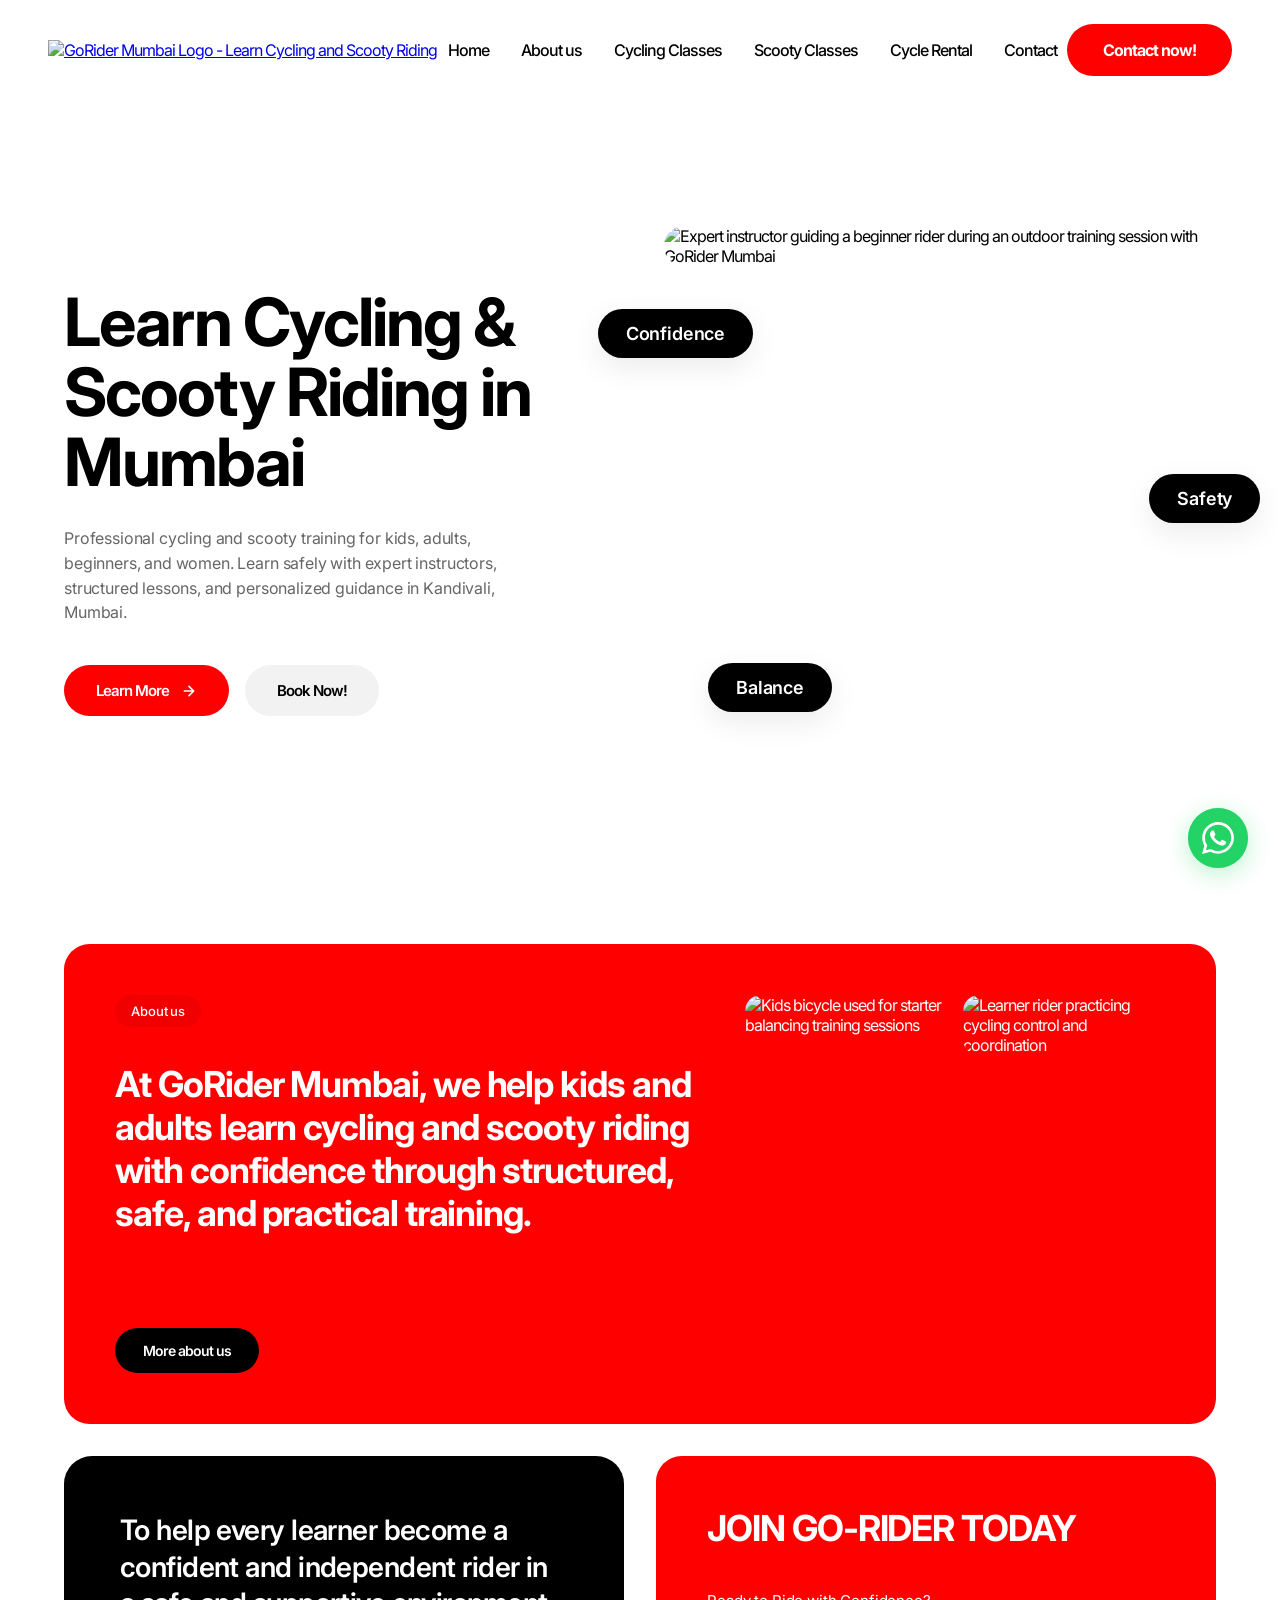
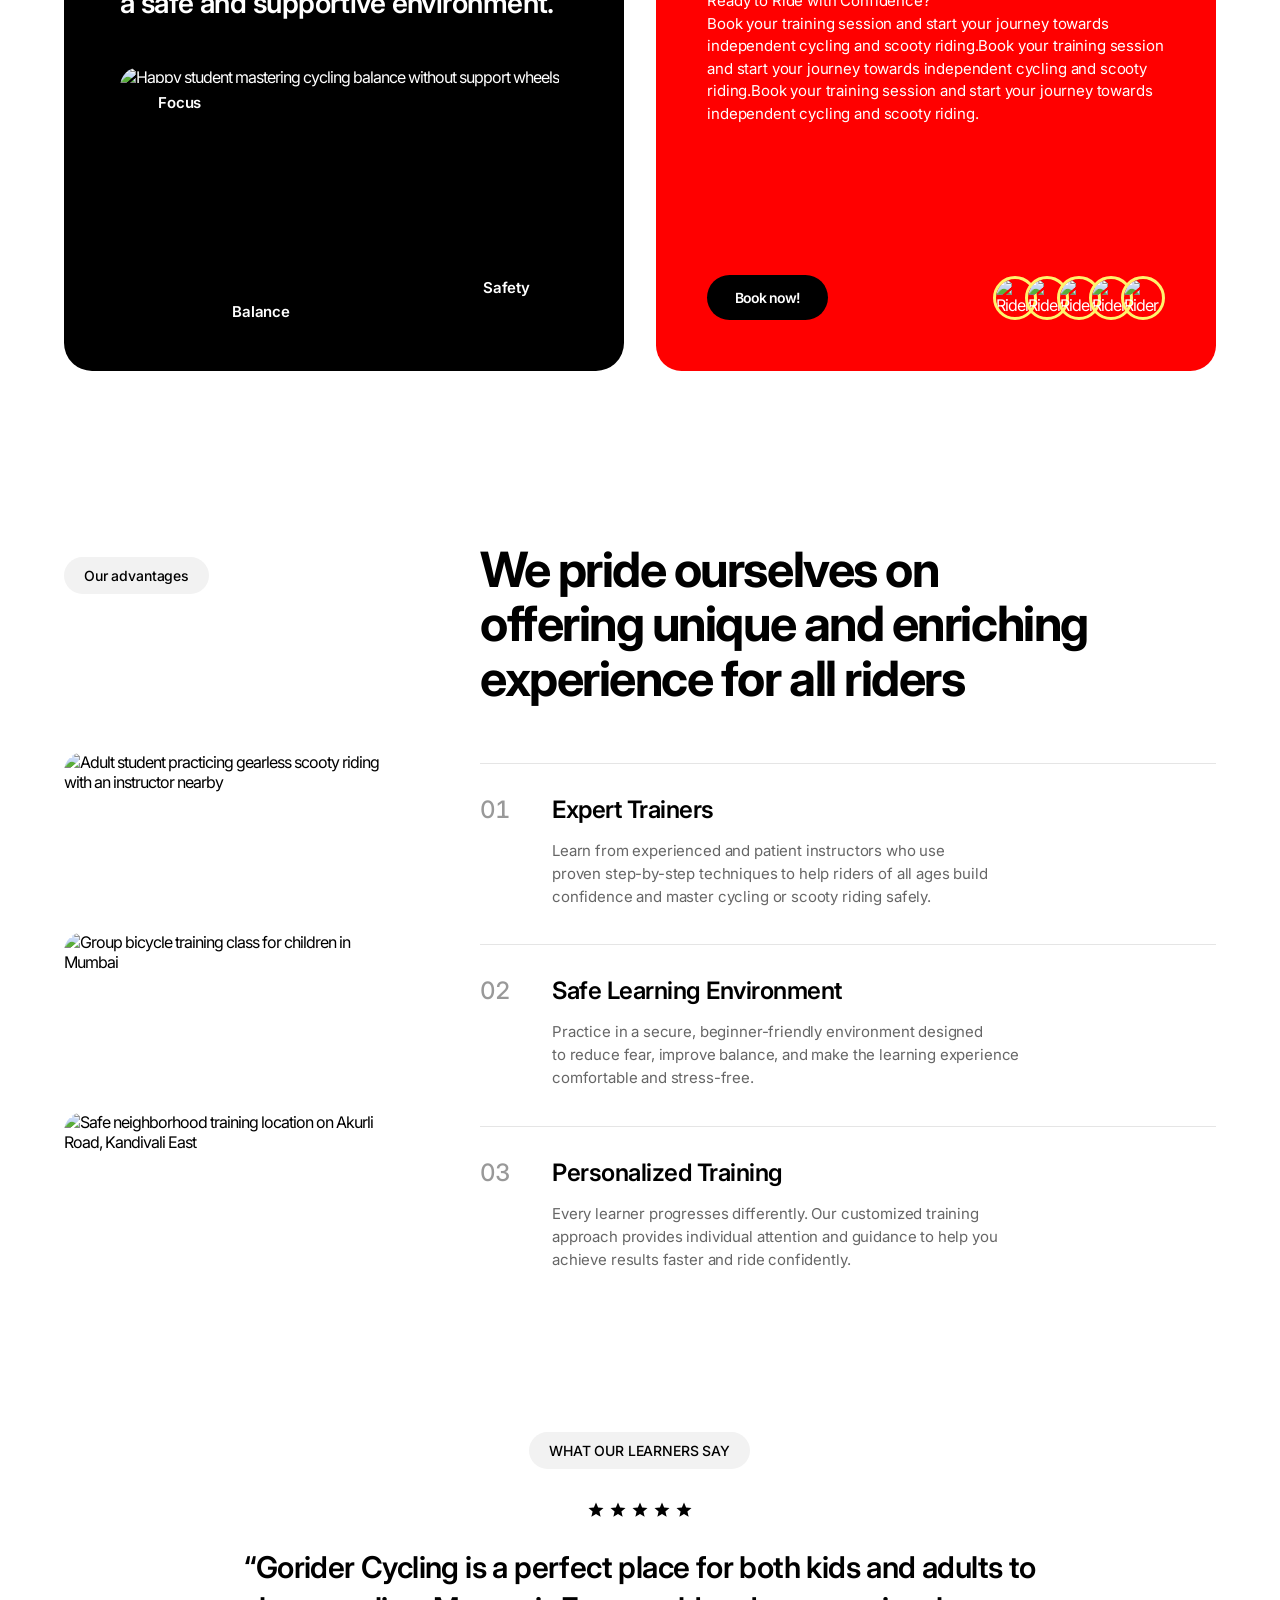
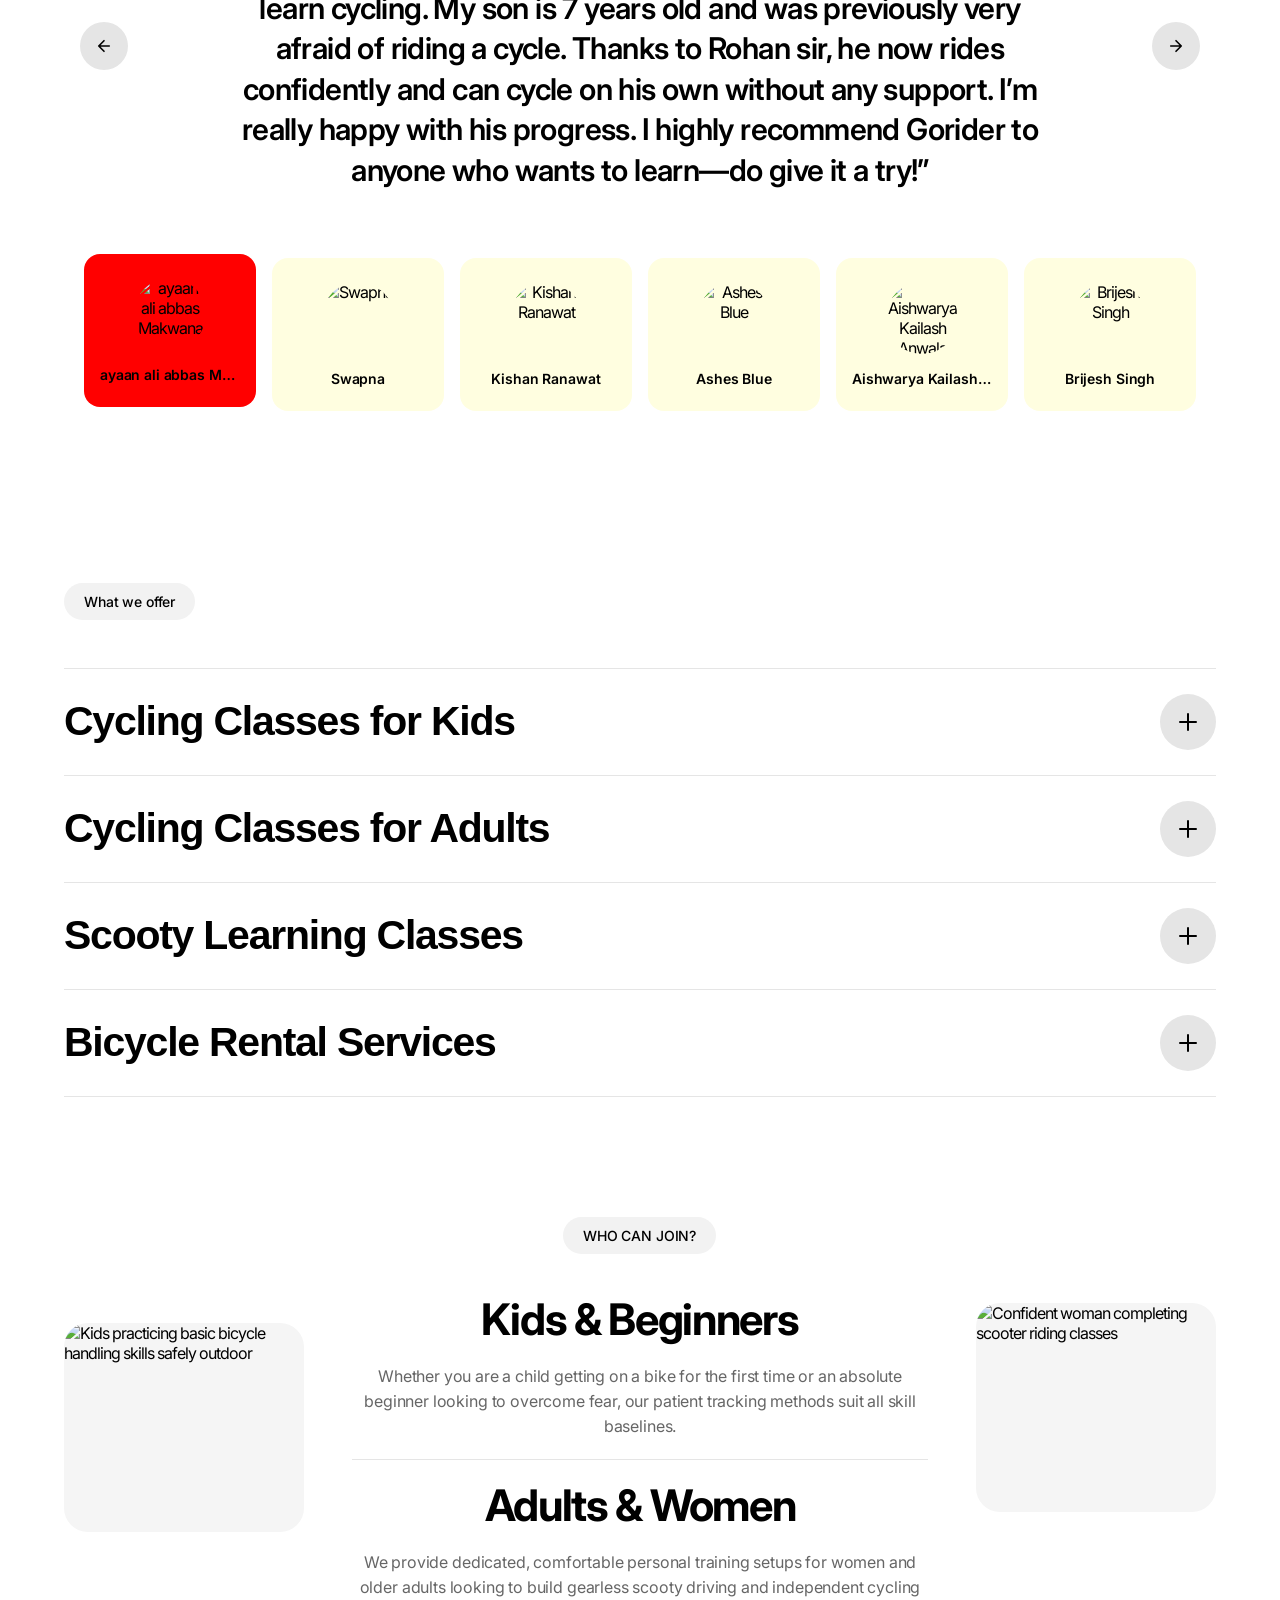
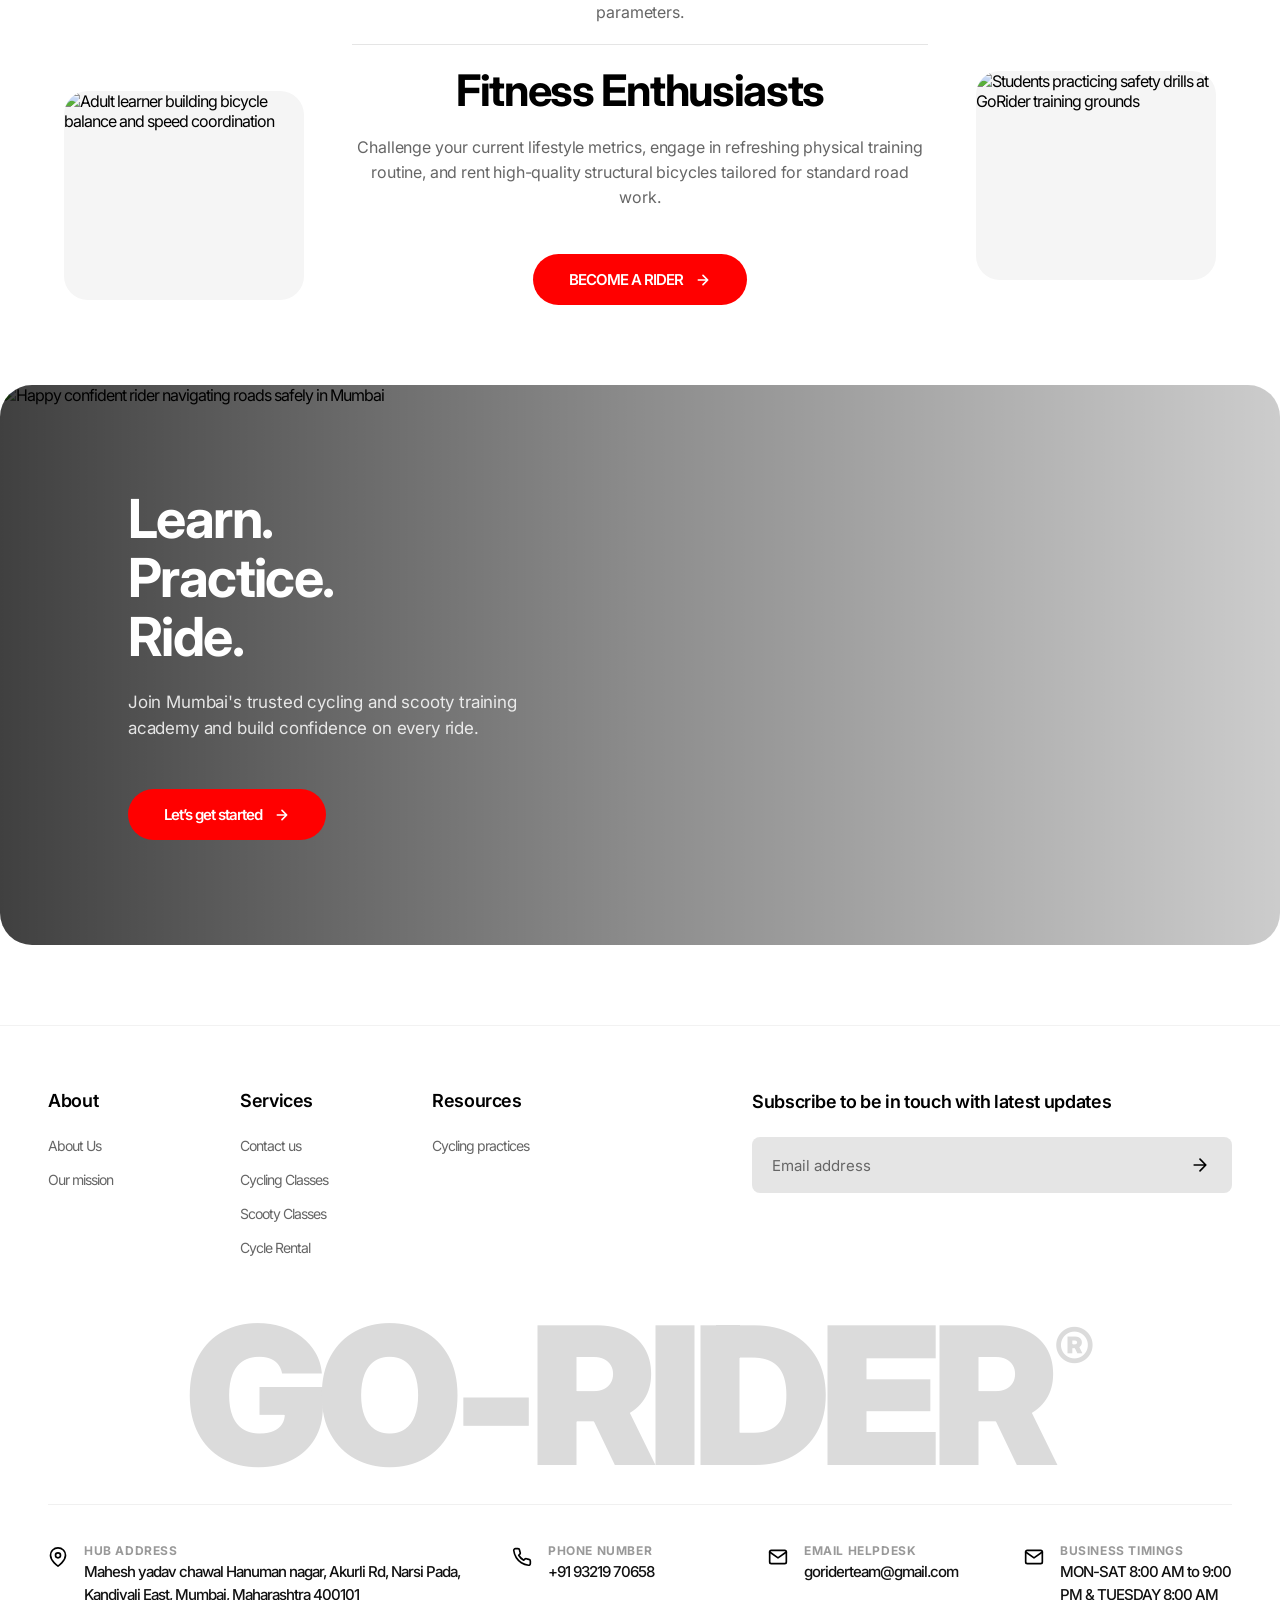
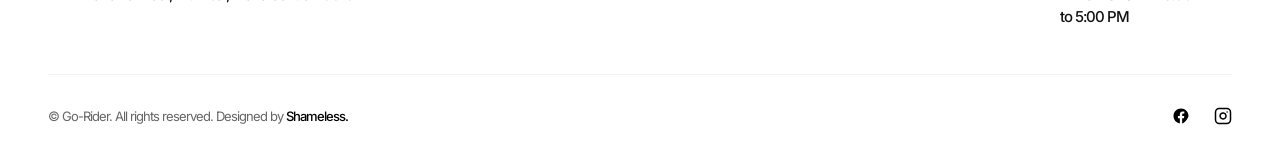
==== commit 7c981e0b: "Add files via upload" ====
--- a/Go-rider/index.html
+++ b/Go-rider/index.html
@@ -632,7 +632,7 @@
                     <div class="node-text-frame">
                         <span class="meta-label-lbl">Hub Address</span>
                         <address class="meta-value-text">
-                            Mahesh Yadav Chawl, Hanuman Nagar, Akurli Rd,<br> Narsi Pada, Kandivali East, Mumbai, Maharashtra 400101
+                            Mahesh yadav chawal Hanuman nagar, Akurli Rd, Narsi Pada, Kandivali East, Mumbai, Maharashtra 400101
                         </address>
                     </div>
                 </div>
--- a/Go-rider/css/style.css
+++ b/Go-rider/css/style.css
@@ -1499,7 +1499,7 @@
 .panel-content-inner p {
     font-size: 16px;
     line-height: 1.6;
-    color: #ff0000;
+    color: #000000;
     font-weight: 400;
     letter-spacing: -0.01em;
 }
@@ -4500,7 +4500,7 @@
 }
 
 .feature-pointer-text {
-    font-family: monospace; /* Monospace typography structure configuration matching image style rule */
+    font-family: Inter; /* Monospace typography structure configuration matching image style rule */
     font-size: 14px;
     font-weight: 600;
     color: #ff0000; /* Unified brand feature cyan */
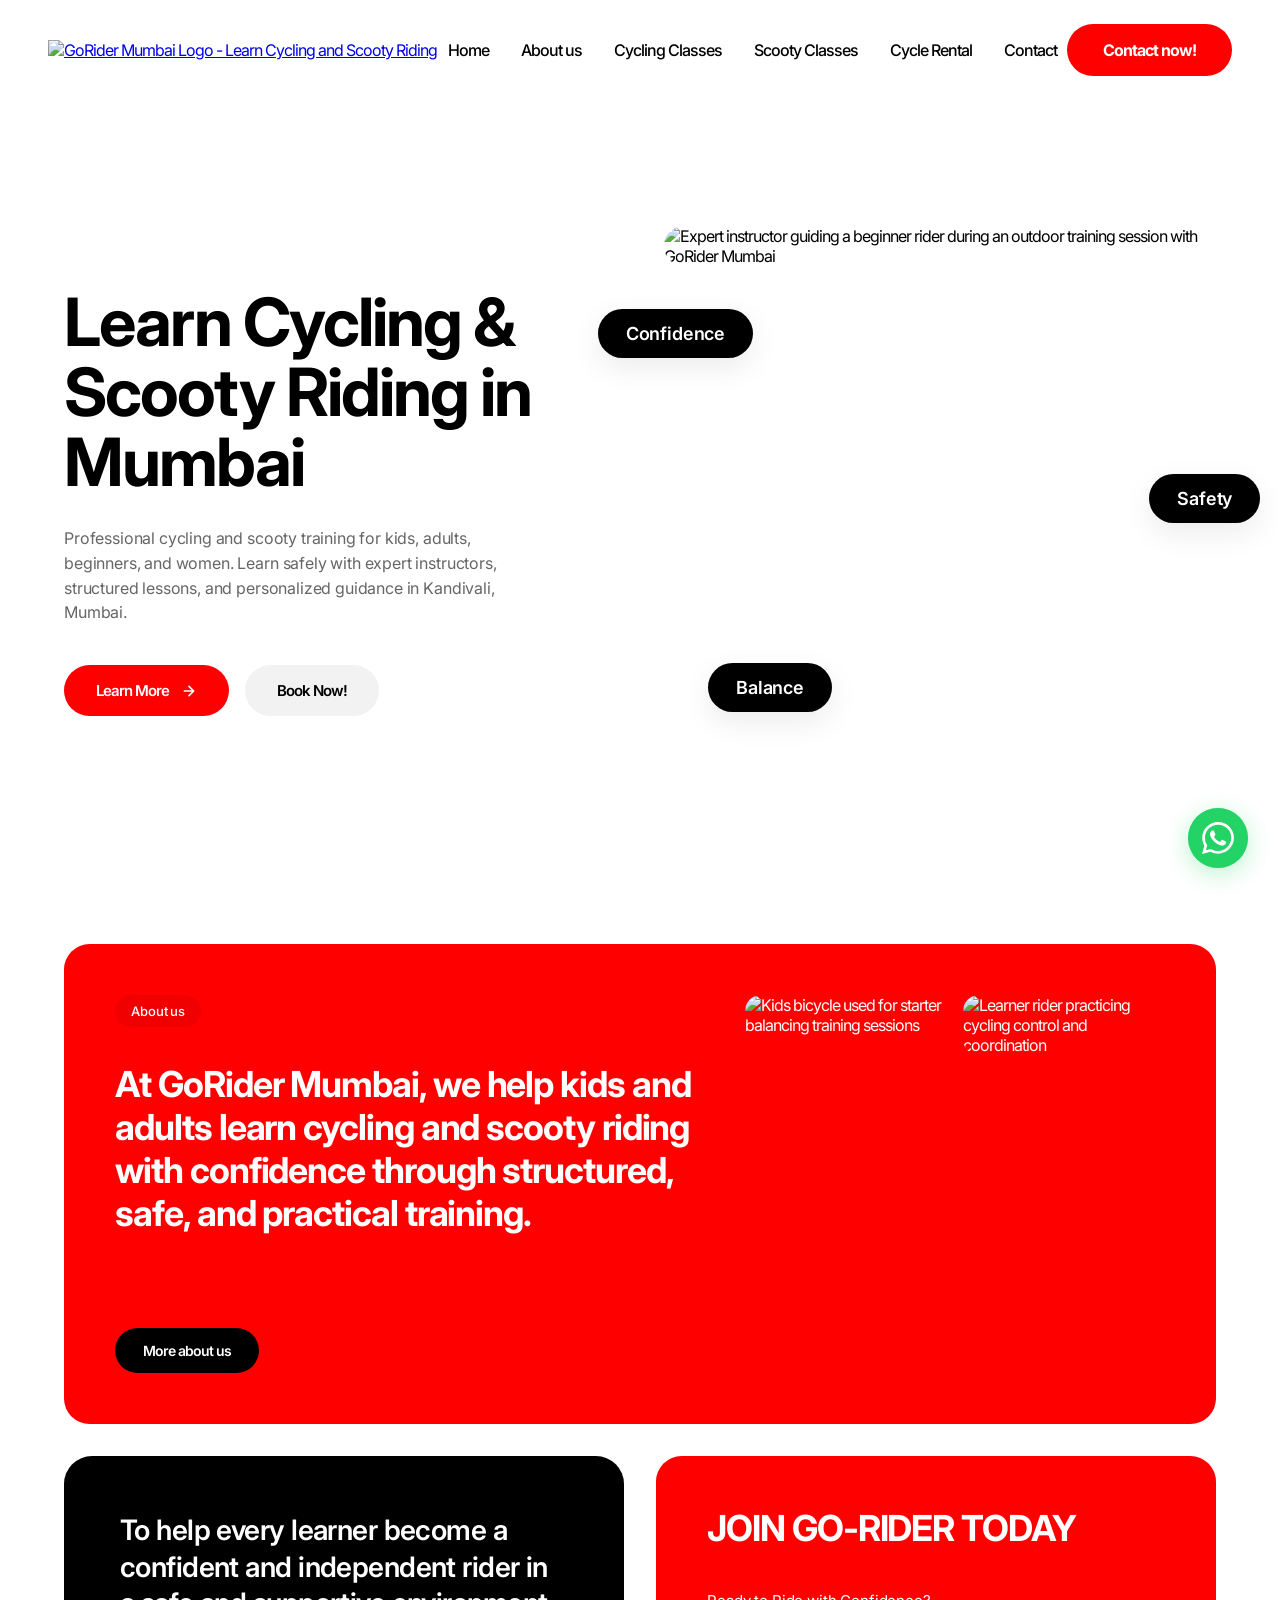
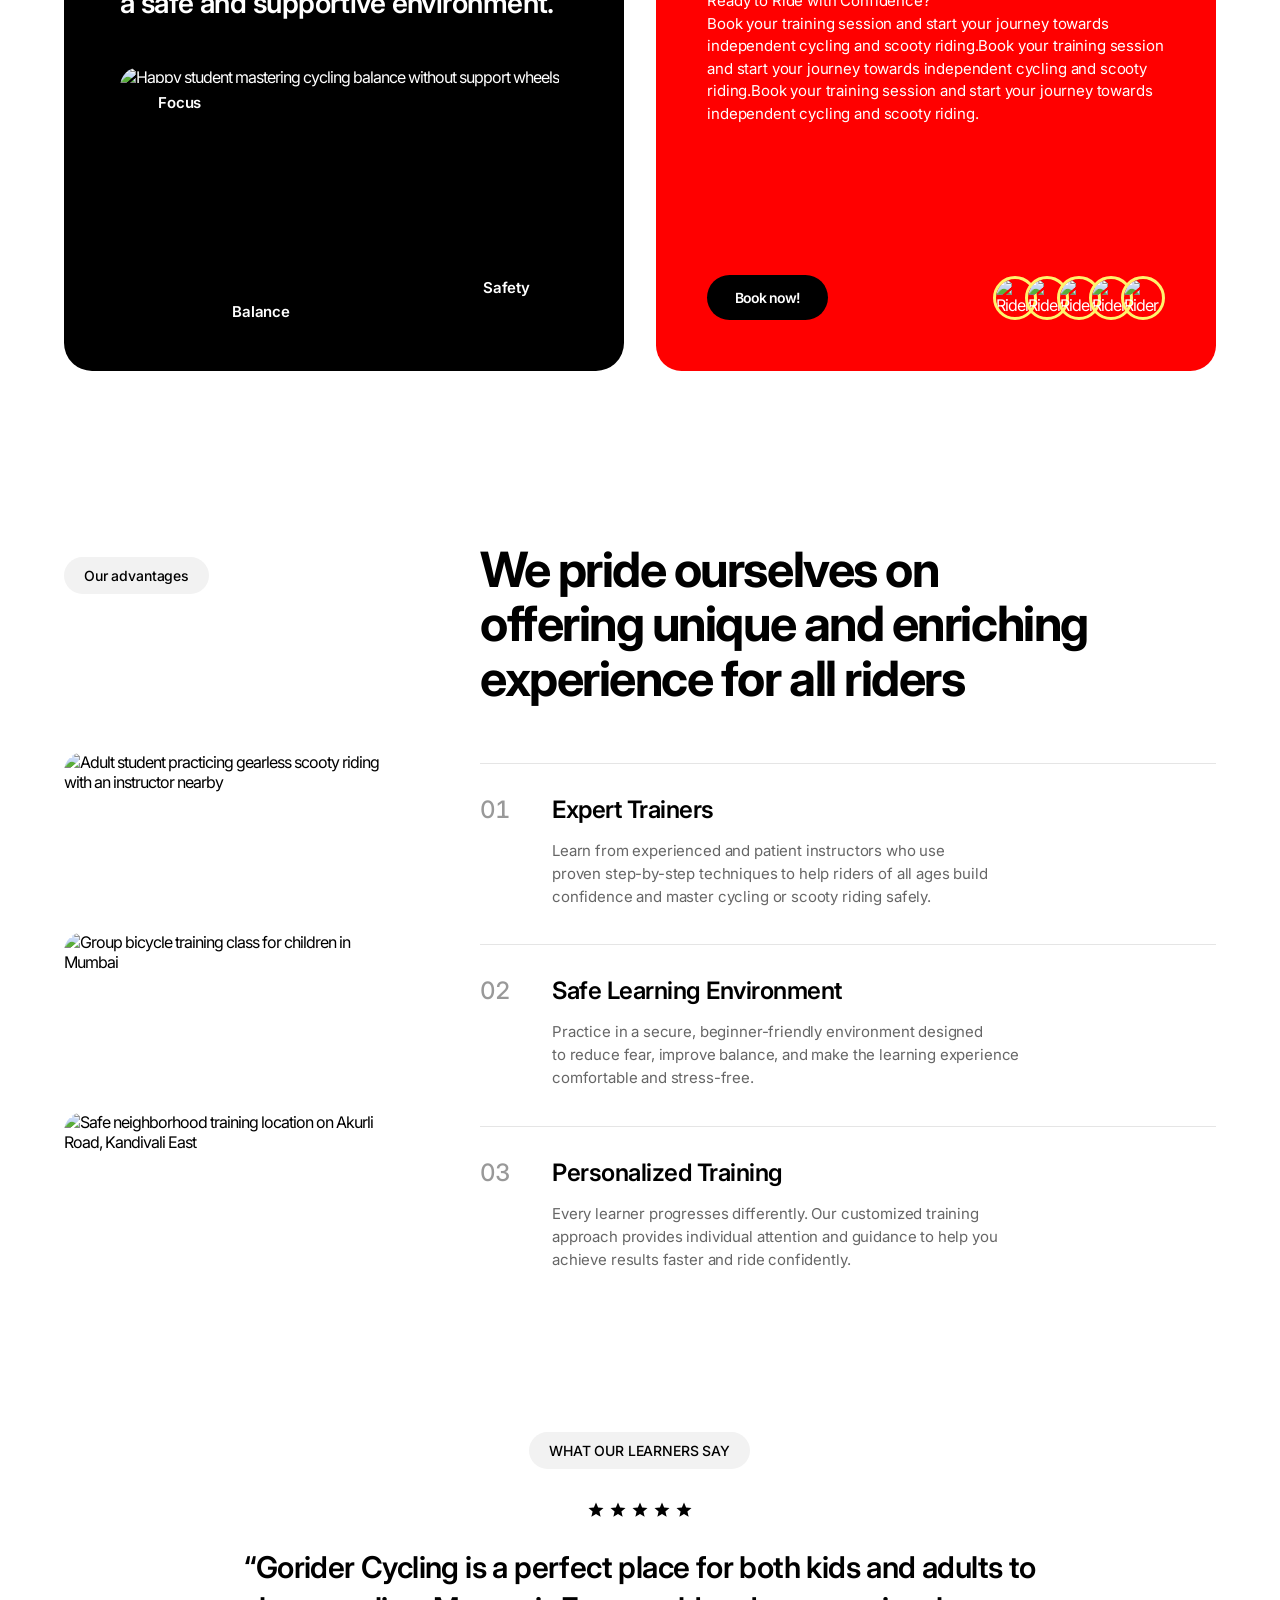
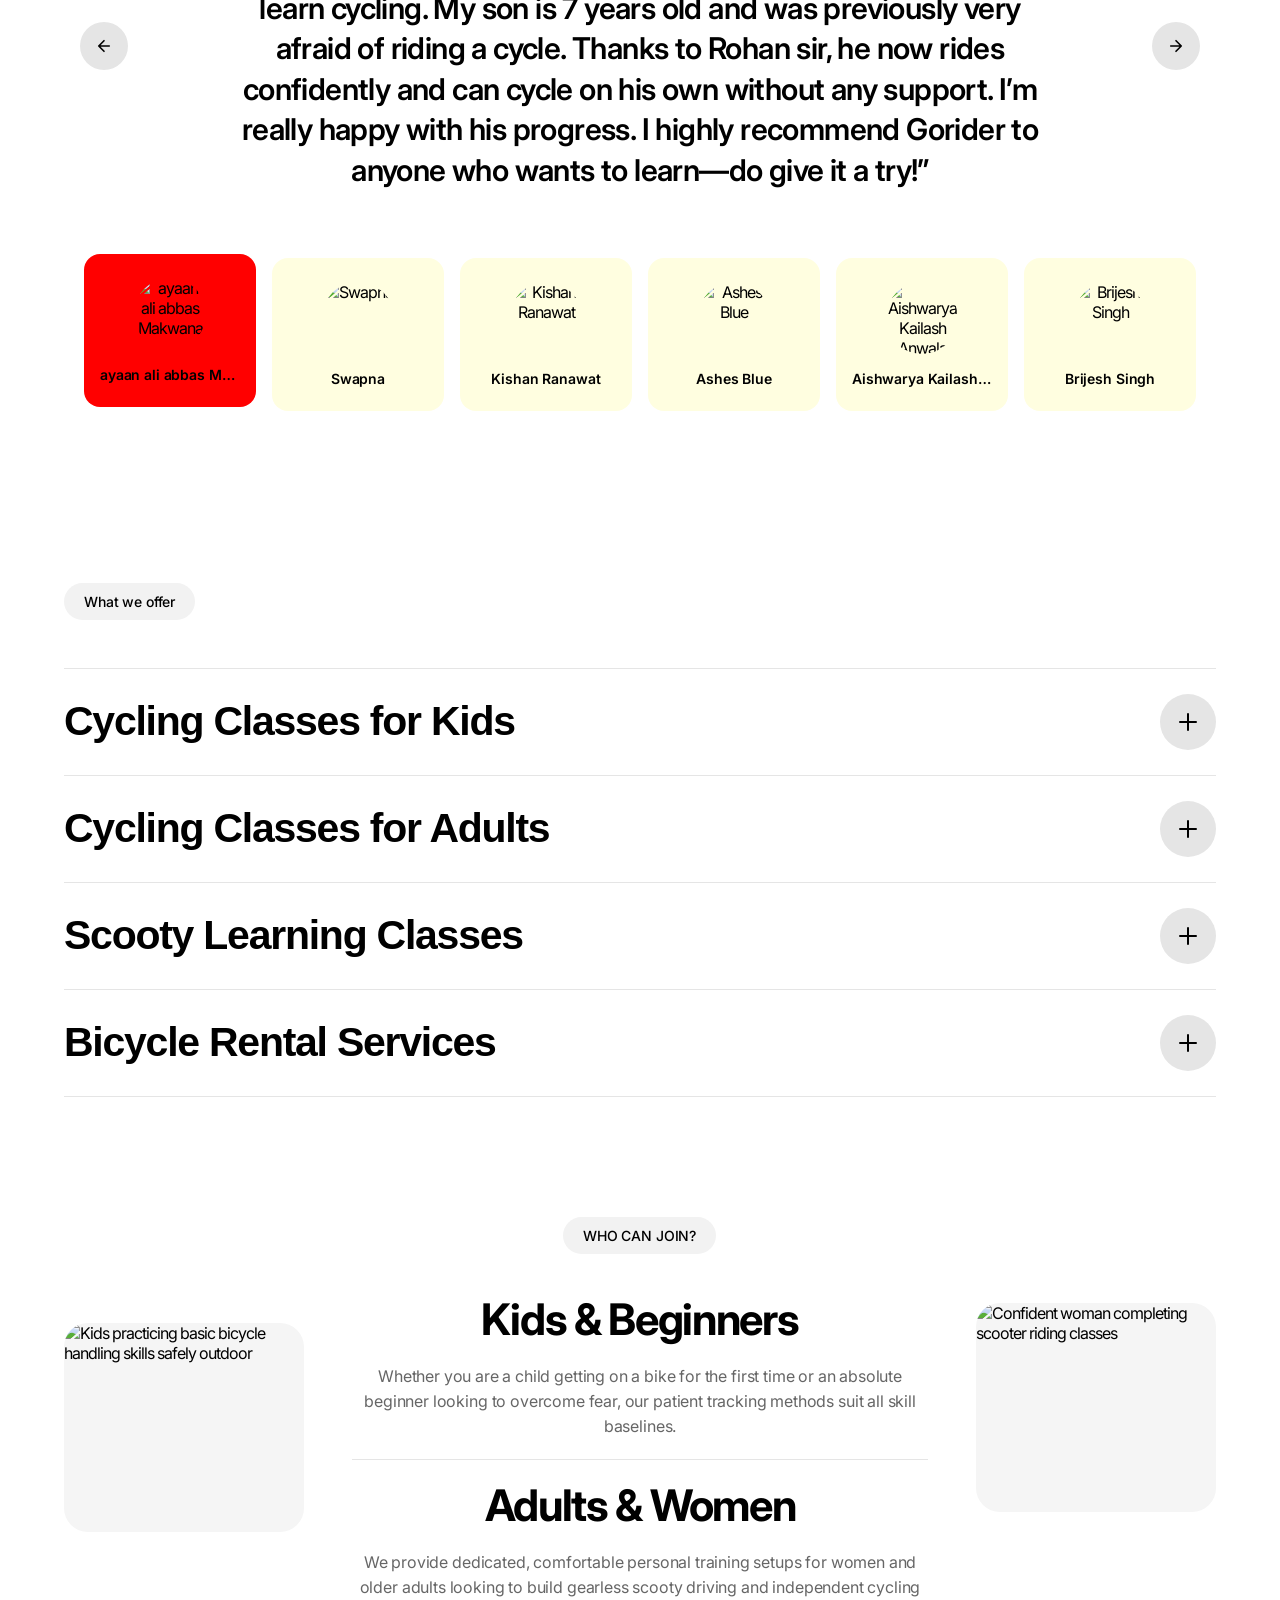
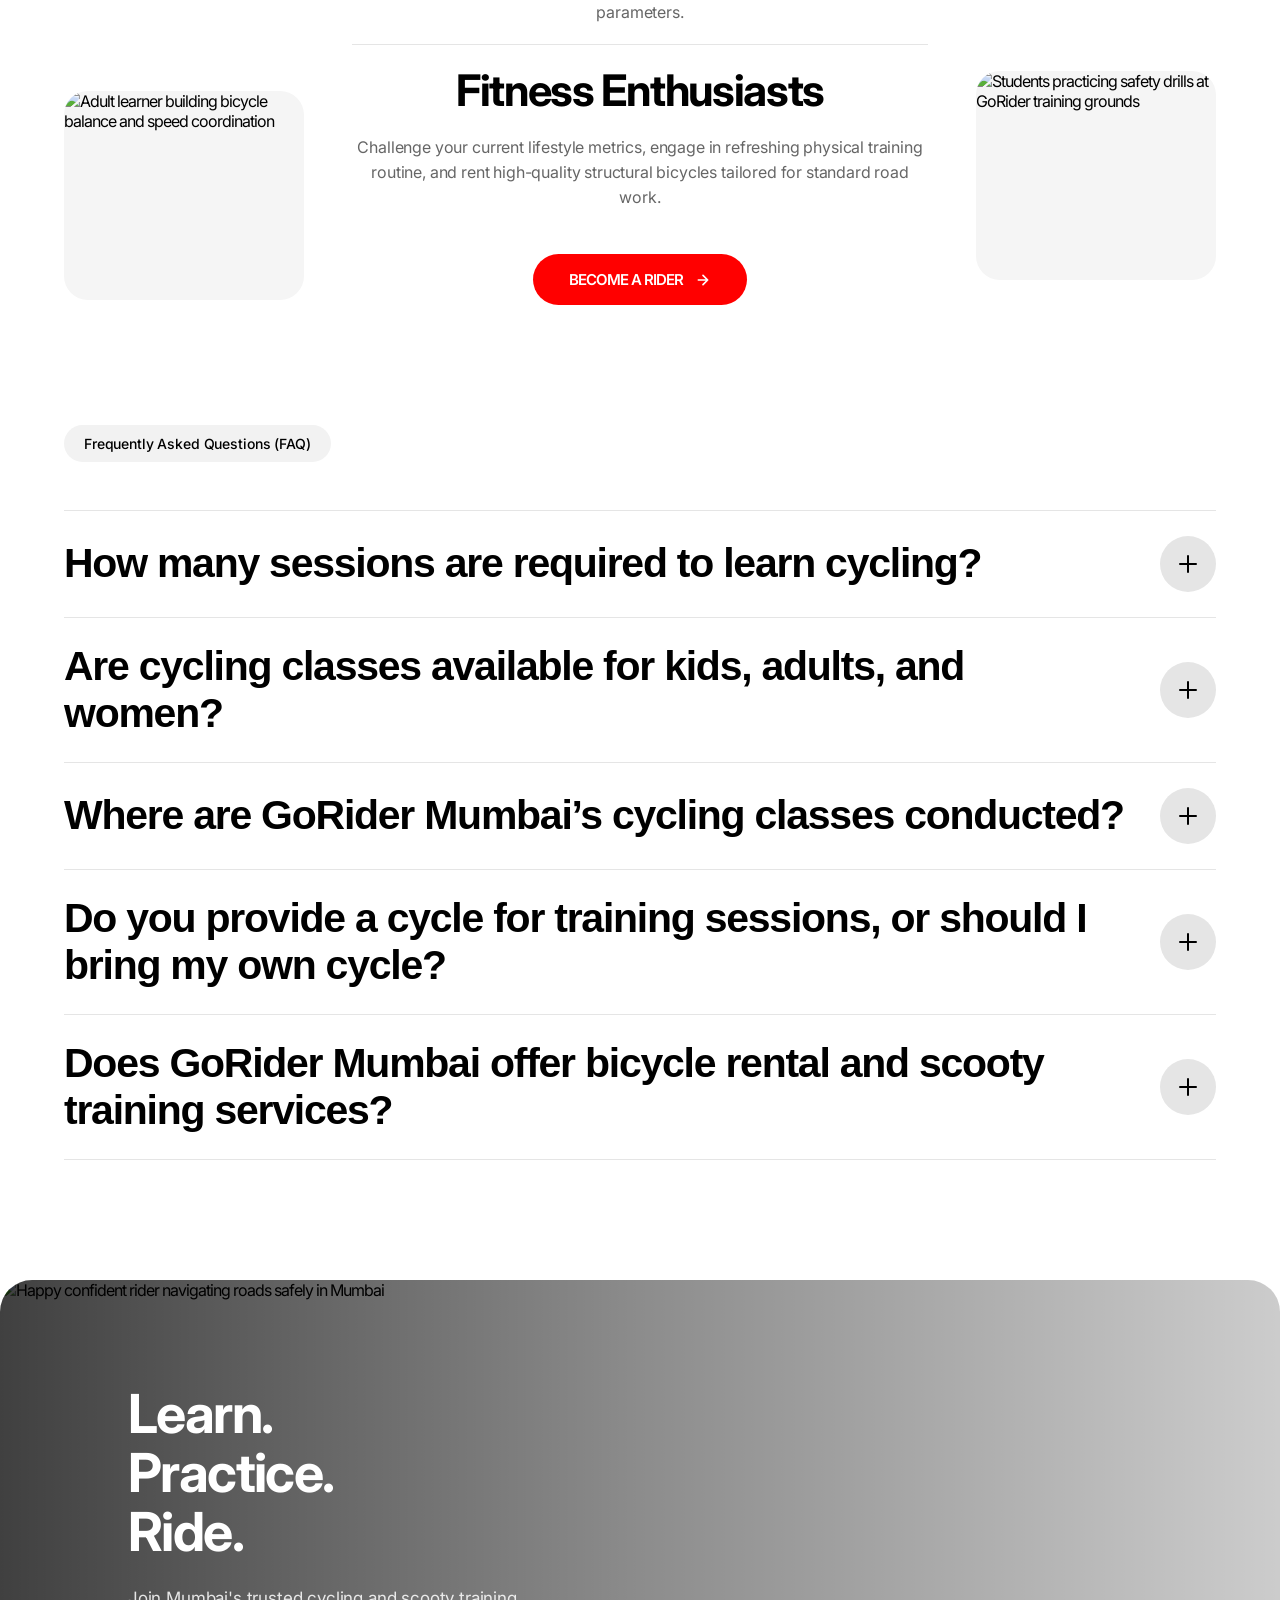
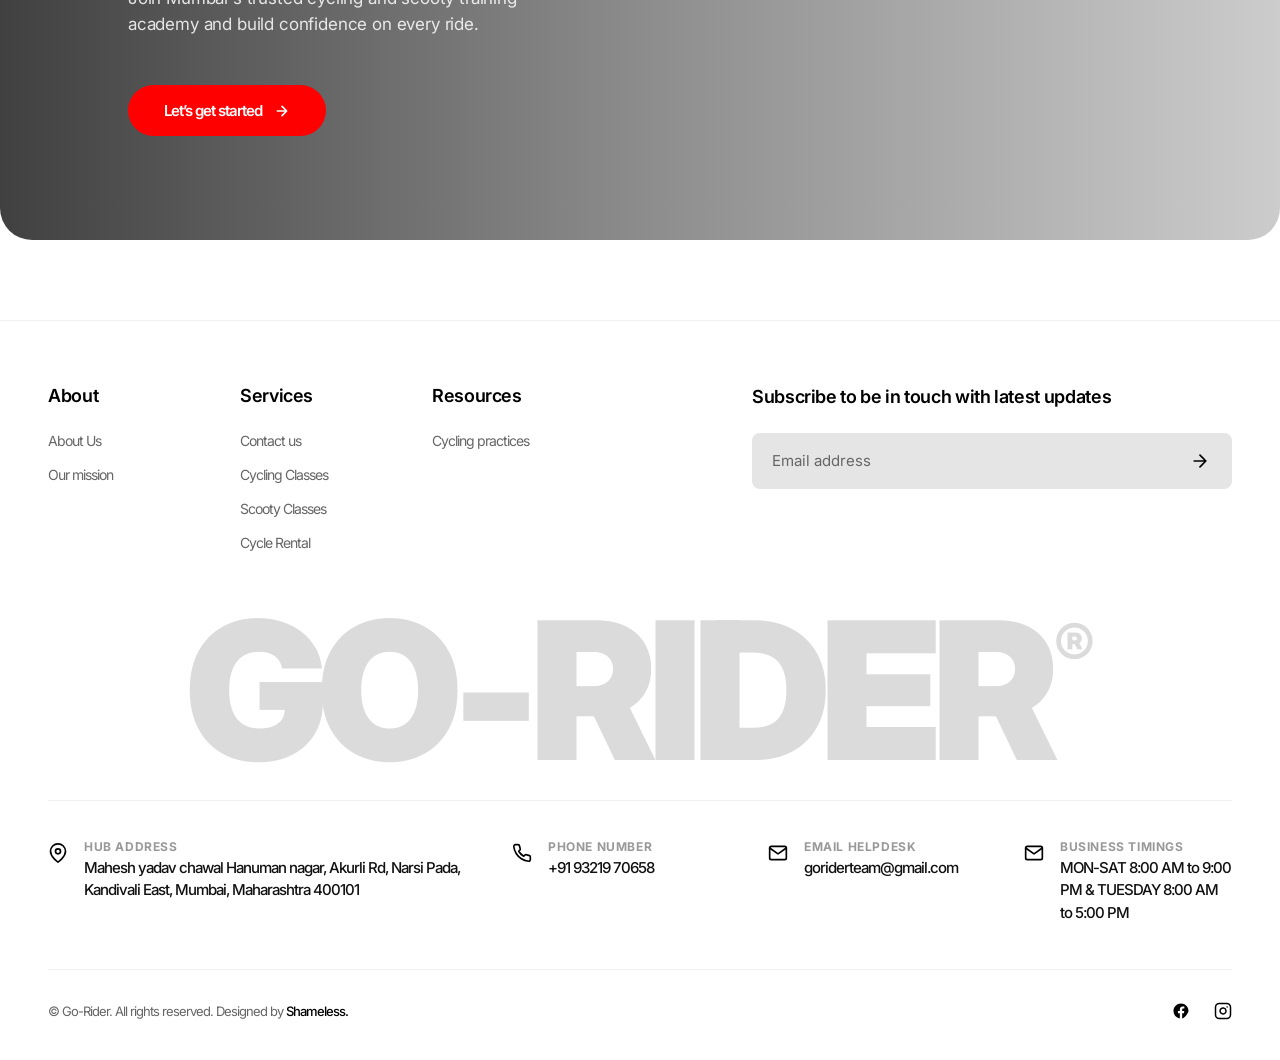
==== commit ff819268: "Update index.html" ====
--- a/Go-rider/index.html
+++ b/Go-rider/index.html
@@ -32,9 +32,9 @@
       "@context": "https://schema.org",
       "@type": "SportsActivityLocation",
       "name": "GoRider Mumbai",
-      "image": "https://yourwebsite.com/images/gorider-mumbai-banner.jpg", 
-      "@id": "https://yourwebsite.com/#gorider",
-      "url": "https://yourwebsite.com",
+      "image": "https://goridermumbai.com/images/gorider-mumbai-banner.jpg", 
+      "@id": "https://goridermumbai.com/#gorider",
+      "url": "https://goridermumbai.com",
       "telephone": "+91-9321970658",
       "priceRange": "$$",
       "address": {
@@ -65,8 +65,8 @@
         "closes": "21:00"
       },
       "sameAs": [
-        "https://www.facebook.com/your-profile",
-        "https://www.instagram.com/your-profile"
+        "https://www.facebook.com/share/r/1Ca2diToTt/",
+        "https://www.instagram.com/gorider.club?igsh=MXU2d2c2anQ4ZDF4cQ=="
       ],
       "hasOfferCatalog": {
         "@type": "OfferCatalog",
@@ -99,8 +99,17 @@
         ]
       }
     }
-    </script>
 </head>
+
+        <!-- Google tag (gtag.js) -->
+<script async src="https://www.googletagmanager.com/gtag/js?id=G-MXYNYH3S4J"></script>
+<script>
+  window.dataLayer = window.dataLayer || [];
+  function gtag(){dataLayer.push(arguments);}
+  gtag('js', new Date());
+
+  gtag('config', 'G-MXYNYH3S4J');
+</script>
 <body>
 
     <header class="site-header">
@@ -527,6 +536,95 @@
 
         </div>
     </section>
+
+    <section class="offer-accordion-section" id="faq">
+    <div class="offer-accordion-container">
+        
+        <div class="offer-header reveal-item">
+            <span class="offer-badge">Frequently Asked Questions (FAQ)</span>
+        </div>
+
+        <div class="accordion-list-group">
+
+            <div class="accordion-item reveal-item">
+                <button class="accordion-trigger" aria-expanded="false" aria-controls="faq-panel-1">
+                    <h2 class="accordion-title">How many sessions are required to learn cycling?</h2>
+                    <div class="accordion-icon-circle" aria-hidden="true">
+                        <span class="icon-line line-horizontal"></span>
+                        <span class="icon-line line-vertical"></span>
+                    </div>
+                </button>
+                <div class="accordion-panel" id="faq-panel-1" role="region" aria-hidden="true">
+                    <div class="panel-content-inner">
+                        <p>Every person has a different learning speed. Generally, beginners can learn cycling with proper balance, turning skills, and confidence within 5–8 sessions.</p>
+                    </div>
+                </div>
+            </div>
+
+            <div class="accordion-item reveal-item">
+                <button class="accordion-trigger" aria-expanded="false" aria-controls="faq-panel-2">
+                    <h2 class="accordion-title">Are cycling classes available for kids, adults, and women?</h2>
+                    <div class="accordion-icon-circle" aria-hidden="true">
+                        <span class="icon-line line-horizontal"></span>
+                        <span class="icon-line line-vertical"></span>
+                    </div>
+                </button>
+                <div class="accordion-panel" id="faq-panel-2" role="region" aria-hidden="true">
+                    <div class="panel-content-inner">
+                        <p>Yes, GoRider Mumbai provides beginner-friendly cycling classes for kids, adults, and women. We offer professional guidance in a safe and comfortable training environment.</p>
+                    </div>
+                </div>
+            </div>
+
+            <div class="accordion-item reveal-item">
+                <button class="accordion-trigger" aria-expanded="false" aria-controls="faq-panel-3">
+                    <h2 class="accordion-title">Where are GoRider Mumbai’s cycling classes conducted?</h2>
+                    <div class="accordion-icon-circle" aria-hidden="true">
+                        <span class="icon-line line-horizontal"></span>
+                        <span class="icon-line line-vertical"></span>
+                    </div>
+                </button>
+                <div class="accordion-panel" id="faq-panel-3" role="region" aria-hidden="true">
+                    <div class="panel-content-inner">
+                        <p>GoRider Mumbai provides cycling training at multiple locations across Mumbai, including Kandivali and nearby areas. We offer a safe learning environment for beginners, with proper attention to safety, including helmets and protective pads during training.</p>
+                    </div>
+                </div>
+            </div>
+
+            <div class="accordion-item reveal-item">
+                <button class="accordion-trigger" aria-expanded="false" aria-controls="faq-panel-4">
+                    <h2 class="accordion-title">Do you provide a cycle for training sessions, or should I bring my own cycle?</h2>
+                    <div class="accordion-icon-circle" aria-hidden="true">
+                        <span class="icon-line line-horizontal"></span>
+                        <span class="icon-line line-vertical"></span>
+                    </div>
+                </button>
+                <div class="accordion-panel" id="faq-panel-4" role="region" aria-hidden="true">
+                    <div class="panel-content-inner">
+                        <p>Yes, cycles are available for training sessions. If you have your own cycle, you can also use it during the training.</p>
+                    </div>
+                </div>
+            </div>
+
+            <div class="accordion-item reveal-item">
+                <button class="accordion-trigger" aria-expanded="false" aria-controls="faq-panel-5">
+                    <h2 class="accordion-title">Does GoRider Mumbai offer bicycle rental and scooty training services?</h2>
+                    <div class="accordion-icon-circle" aria-hidden="true">
+                        <span class="icon-line line-horizontal"></span>
+                        <span class="icon-line line-vertical"></span>
+                    </div>
+                </button>
+                <div class="accordion-panel" id="faq-panel-5" role="region" aria-hidden="true">
+                    <div class="panel-content-inner">
+                        <p>Yes, GoRider Mumbai offers bicycle rental services and beginner-friendly scooty training classes. For details and availability, please contact us.</p>
+                    </div>
+                </div>
+            </div>
+
+        </div>
+
+    </div>
+</section>
 
     <section class="final-cta-section" id="join-adventure">
         <div class="final-cta-container">
@@ -714,4 +812,4 @@
     <script src="https://cdnjs.cloudflare.com/ajax/libs/gsap/3.12.2/ScrollTrigger.min.js"></script>
     <script src="https://cdnjs.cloudflare.com/ajax/libs/gsap/3.12.2/gsap.min.js"></script>
 </body>
-</html>+</html>
